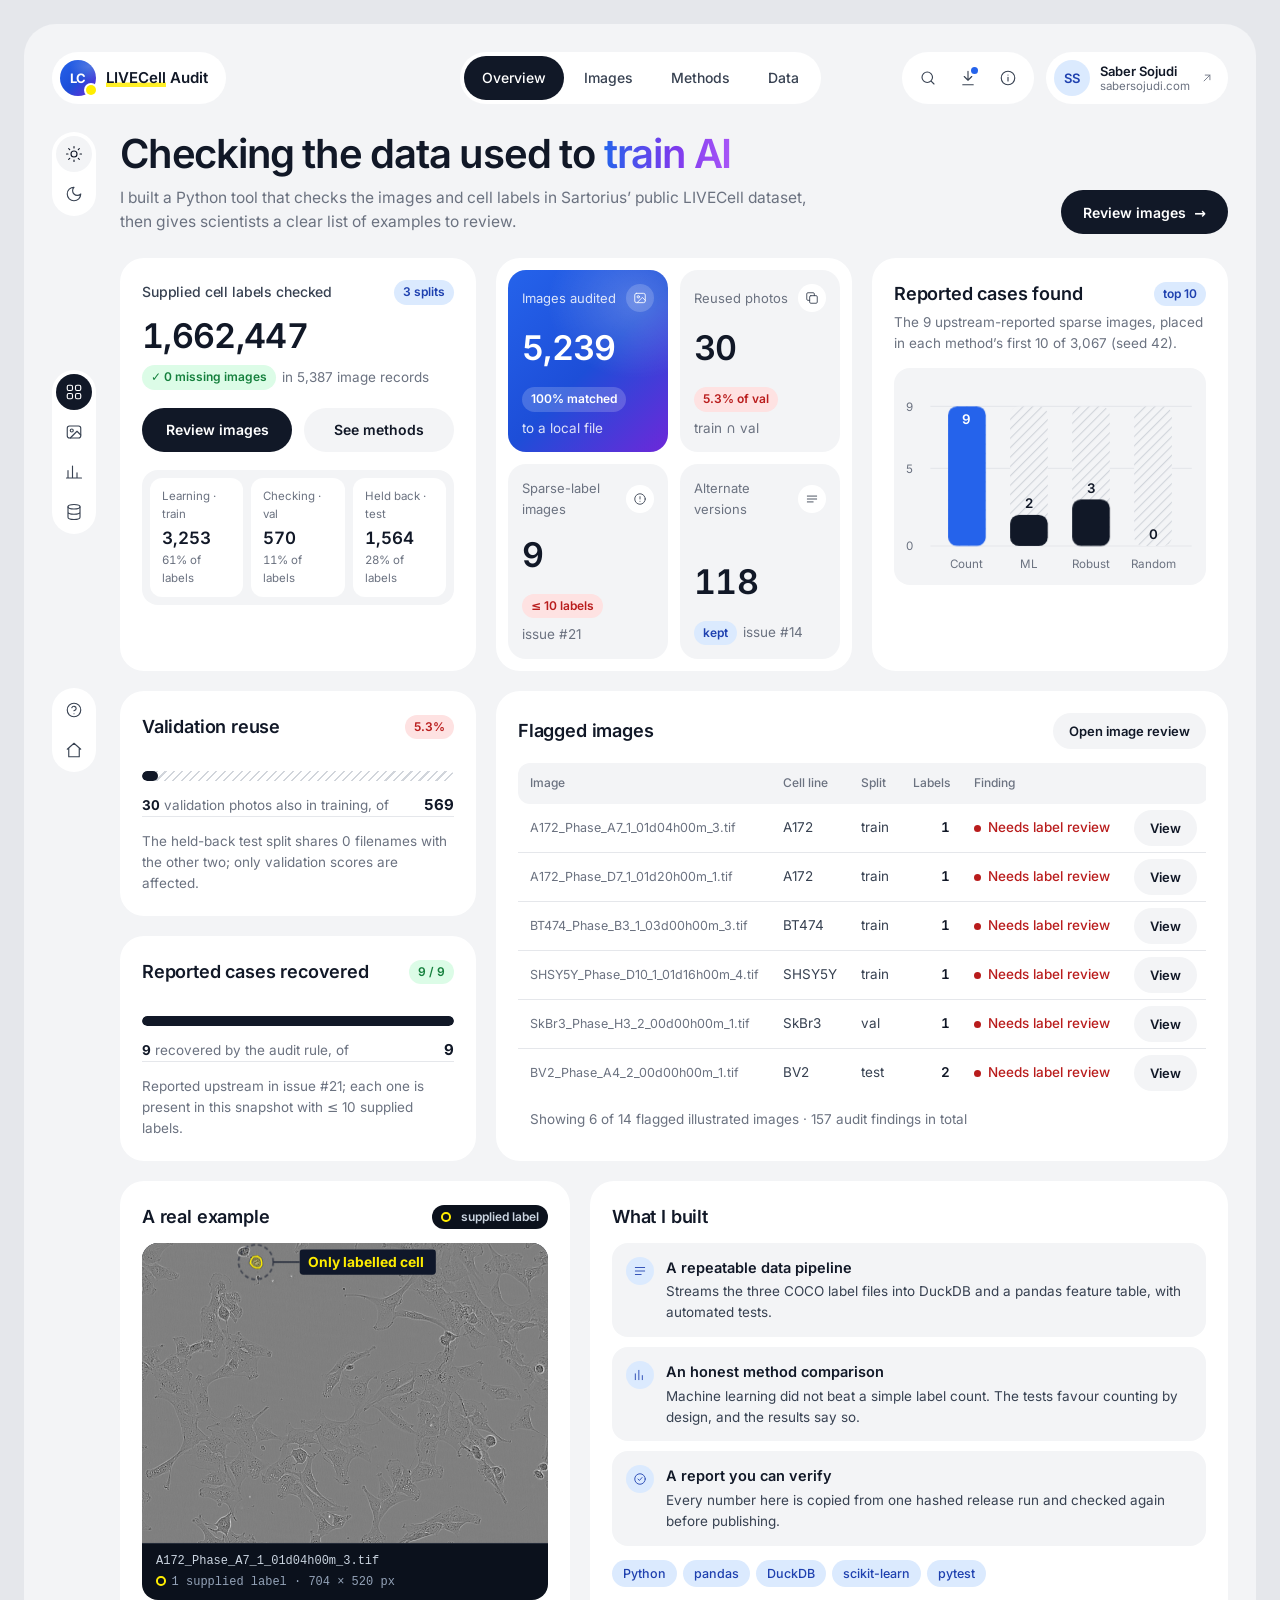
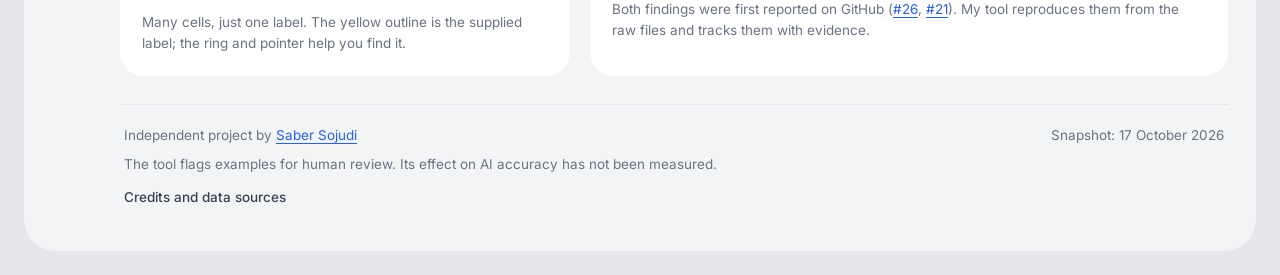
==== web/review/index.html @ bdb41a6c "Rebuild the review site as a dashboard in the portfolio's theme The review website is now a pill-sty" ====
<!doctype html>
<html lang="en">
<head>
<meta charset="utf-8">
<meta name="viewport" content="width=device-width,initial-scale=1,viewport-fit=cover">
<meta name="description" content="Saber Sojudi built a Python pipeline to check LIVECell images and labels, flag reused images and present clear evidence for scientific review.">
<title>LIVECell Audit — a data science project by Saber Sojudi</title>
<script>
  /* apply a saved appearance before first paint; without one the page follows the OS */
  try { var savedTheme = localStorage.getItem('livecell-theme'); if (savedTheme === 'light' || savedTheme === 'dark') { document.documentElement.dataset.theme = savedTheme; } } catch (e) {}
</script>
<link rel="stylesheet" href="assets/review.css">
</head>
<body>
<a class="skip" href="#main">Skip to the dashboard</a>
<div class="shell">
<header class="topbar">
  <a href="#overview" class="pill logo" aria-label="LIVECell Audit, overview"><span class="mark" aria-hidden="true">LC</span><span class="wordmark"><span class="highlight">LIVECell</span> Audit</span></a>
  <nav id="project-tabs" class="pill nav project-tabs" aria-label="Dashboard sections">
    <a id="tab-overview" href="#overview" data-tab="overview">Overview</a>
    <a id="tab-try-it" href="#try-it" data-tab="try-it">Images</a>
    <a id="tab-results" href="#results" data-tab="results">Methods</a>
    <a id="tab-data" href="#data" data-tab="data">Data</a>
  </nav>
  <div class="topbar-right">
    <div class="pill actions">
      <a class="icon-btn" href="#rankings" aria-label="Search the full rankings" title="Search the rankings"><svg viewBox="0 0 24 24" aria-hidden="true"><circle cx="11" cy="11" r="7"/><path d="m20 20-3.5-3.5"/></svg></a>
      <a class="icon-btn dot" href="#downloads" aria-label="Download the evidence" title="Downloads"><svg viewBox="0 0 24 24" aria-hidden="true"><path d="M12 3v12M7 10l5 5 5-5M5 21h14"/></svg></a>
      <a class="icon-btn" href="#technical" aria-label="Technical details and sources" title="Sources"><svg viewBox="0 0 24 24" aria-hidden="true"><circle cx="12" cy="12" r="9"/><path d="M12 8h.01M12 11v5"/></svg></a>
    </div>
    <a class="pill profile" href="https://sabersojudi.com/" aria-label="Saber Sojudi, portfolio website">
      <span class="avatar" aria-hidden="true">SS</span>
      <span class="who"><b>Saber Sojudi</b><small>sabersojudi.com</small></span>
      <svg class="chev" viewBox="0 0 24 24" aria-hidden="true"><path d="M7 17 17 7M9 7h8v8"/></svg>
    </a>
  </div>
</header>

<div class="body">
<aside class="rail" aria-label="Quick navigation">
  <div class="group" role="group" aria-label="Appearance">
    <button class="icon-btn" type="button" data-theme-set="light" aria-label="Light appearance" title="Light"><svg viewBox="0 0 24 24" aria-hidden="true"><circle cx="12" cy="12" r="4"/><path d="M12 2v2M12 20v2M4.9 4.9l1.4 1.4M17.7 17.7l1.4 1.4M2 12h2M20 12h2M4.9 19.1l1.4-1.4M17.7 6.3l1.4-1.4"/></svg></button>
    <button class="icon-btn" type="button" data-theme-set="dark" aria-label="Dark appearance" title="Dark"><svg viewBox="0 0 24 24" aria-hidden="true"><path d="M12 3a6 6 0 0 0 9 9 9 9 0 1 1-9-9Z"/></svg></button>
  </div>
  <nav class="group main" aria-label="Sections">
    <a class="icon-btn" href="#overview" data-rail="overview" aria-label="Overview" title="Overview"><svg viewBox="0 0 24 24" aria-hidden="true"><rect x="3" y="3" width="7" height="7" rx="2"/><rect x="14" y="3" width="7" height="7" rx="2"/><rect x="3" y="14" width="7" height="7" rx="2"/><rect x="14" y="14" width="7" height="7" rx="2"/></svg></a>
    <a class="icon-btn" href="#try-it" data-rail="try-it" aria-label="Image review" title="Images"><svg viewBox="0 0 24 24" aria-hidden="true"><rect x="3" y="4" width="18" height="16" rx="3"/><circle cx="9" cy="10" r="2"/><path d="m21 16-5-5-9 9"/></svg></a>
    <a class="icon-btn" href="#results" data-rail="results" aria-label="Method comparison" title="Methods"><svg viewBox="0 0 24 24" aria-hidden="true"><path d="M4 20V10M10 20V4M16 20v-7M22 20H2"/></svg></a>
    <a class="icon-btn" href="#data" data-rail="data" aria-label="Rankings and sources" title="Data"><svg viewBox="0 0 24 24" aria-hidden="true"><ellipse cx="12" cy="5" rx="8" ry="3"/><path d="M4 5v14c0 1.7 3.6 3 8 3s8-1.3 8-3V5M4 12c0 1.7 3.6 3 8 3s8-1.3 8-3"/></svg></a>
  </nav>
  <div class="group" role="group" aria-label="More">
    <a class="icon-btn" href="#glossary" aria-label="Plain-language glossary" title="Glossary"><svg viewBox="0 0 24 24" aria-hidden="true"><circle cx="12" cy="12" r="9"/><path d="M9.1 9a3 3 0 0 1 5.8 1c0 2-3 3-3 3M12 17h.01"/></svg></a>
    <a class="icon-btn" href="https://sabersojudi.com/" aria-label="Back to the portfolio" title="Portfolio"><svg viewBox="0 0 24 24" aria-hidden="true"><path d="M3 11 12 3l9 8M5 9.5V21h14V9.5"/></svg></a>
  </div>
</aside>

<main id="main">
<!-- ============================================================ OVERVIEW -->
<div id="overview" class="project-panel" data-tab-panel="overview">
  <div class="page-head" id="start">
    <div>
      <h1 class="reveal" id="page-title">Checking the data used to <span class="gradient-text">train AI</span></h1>
      <p class="sub reveal">I built a Python tool that checks the images and cell labels in Sartorius’ public LIVECell dataset, then gives scientists a clear list of examples to review.</p>
    </div>
    <a class="btn btn-primary reveal" href="#try-it">Review images <span class="arrow" aria-hidden="true">→</span></a>
  </div>

  <div class="grid">
    <section class="card c4 reveal" aria-labelledby="ov-labels-title">
      <div class="card-h"><h2 id="ov-labels-title" class="card-kicker">Supplied cell labels checked</h2><span class="chip neutral">3 splits</span></div>
      <p class="big num" id="ov-labels" data-count="1662447">1,662,447</p>
      <p class="chip-line"><span class="chip up" id="ov-files-chip">✓ 0 missing images</span> <span class="muted" id="ov-labels-note">in 5,387 image records</span></p>
      <div class="row2">
        <a class="btn btn-primary" href="#try-it">Review images</a>
        <a class="btn btn-secondary" href="#results">See methods</a>
      </div>
      <div class="inset split-tiles" id="ov-splits" role="list" aria-label="Image records per split"></div>
    </section>

    <section class="card c4 kpis-card reveal" aria-label="Key indicators">
      <div class="kpis">
        <div class="tile hero">
          <div class="top">Images audited<span class="ico" aria-hidden="true"><svg viewBox="0 0 24 24"><rect x="3" y="4" width="18" height="16" rx="3"/><circle cx="9" cy="10" r="2"/><path d="m21 16-5-5-9 9"/></svg></span></div>
          <p class="kpi-val num"><span id="intro-coverage" data-count="5239">5,239</span></p>
          <p class="chip-line"><span class="chip" id="kpi-coverage-chip">100% matched</span> <span class="muted">to a local file</span></p>
        </div>
        <div class="tile">
          <div class="top">Reused photos<span class="ico" aria-hidden="true"><svg viewBox="0 0 24 24"><rect x="8" y="8" width="13" height="13" rx="2"/><path d="M16 8V5a2 2 0 0 0-2-2H5a2 2 0 0 0-2 2v9a2 2 0 0 0 2 2h3"/></svg></span></div>
          <p class="kpi-val num"><span id="intro-overlap" data-count="30">30</span></p>
          <p class="chip-line"><span class="chip down" id="kpi-overlap-chip">5.3% of val</span> <span class="muted">train ∩ val</span></p>
        </div>
        <div class="tile">
          <div class="top">Sparse-label images<span class="ico" aria-hidden="true"><svg viewBox="0 0 24 24"><circle cx="12" cy="12" r="9"/><path d="M12 8v4M12 16h.01"/></svg></span></div>
          <p class="kpi-val num"><span id="intro-sparse" data-count="9">9</span></p>
          <p class="chip-line"><span class="chip down" id="kpi-sparse-chip">≤ 10 labels</span> <span class="muted">issue #21</span></p>
        </div>
        <div class="tile">
          <div class="top">Alternate versions<span class="ico" aria-hidden="true"><svg viewBox="0 0 24 24"><path d="M4 7h16M4 12h16M4 17h10"/></svg></span></div>
          <p class="kpi-val num"><span id="kpi-alternate" data-count="118">118</span></p>
          <p class="chip-line"><span class="chip neutral">kept</span> <span class="muted">issue #14</span></p>
        </div>
      </div>
    </section>

    <section class="card c4 reveal" aria-labelledby="ov-chart-title">
      <div class="card-h tight"><h2 id="ov-chart-title">Reported cases found</h2><span class="chip neutral" id="ov-chart-meta">top 10</span></div>
      <p class="muted card-sub" id="ov-chart-sub">The nine upstream-reported sparse images, placed in each method’s first 10 of 3,067.</p>
      <div class="inset chart" id="ov-chart"></div>
    </section>

    <div class="c4 stack">
      <section class="card reveal" aria-labelledby="ov-leak-title">
        <div class="card-h"><h2 id="ov-leak-title">Validation reuse</h2><span class="chip down" id="ov-leak-chip">5.3%</span></div>
        <div class="bar" id="ov-leak-bar" role="img" aria-label="30 of 569 validation photos also appear in training"><i data-pct="5.3"></i></div>
        <div class="split"><span class="muted"><b class="num" id="ov-leak-n">30</b> validation photos also in training, of</span><b class="num" id="ov-leak-d">569</b></div>
        <p class="muted card-note" id="ov-leak-note">The held-back test split shares 0 filenames with the other two; only validation scores are affected.</p>
      </section>
      <section class="card reveal" aria-labelledby="ov-rec-title">
        <div class="card-h"><h2 id="ov-rec-title">Reported cases recovered</h2><span class="chip up" id="ov-rec-chip">9 / 9</span></div>
        <div class="bar" id="ov-rec-bar" role="img" aria-label="9 of 9 reported sparse-label images recovered"><i data-pct="100"></i></div>
        <div class="split"><span class="muted"><b class="num" id="ov-rec-n">9</b> recovered by the audit rule, of</span><b class="num" id="ov-rec-d">9</b></div>
        <p class="muted card-note" id="ov-rec-note">Reported upstream in issue #21; each one is present in this snapshot with ≤ 10 supplied labels.</p>
      </section>
    </div>

    <section class="card c8 reveal" aria-labelledby="ov-table-title">
      <div class="card-h"><h2 id="ov-table-title">Flagged images</h2><a class="btn btn-small btn-secondary" href="#try-it">Open image review</a></div>
      <div class="table-wrap plain">
        <table id="ov-flagged"><caption class="sr-only">Images flagged by the audit, with their cell line, split, supplied label count and finding.</caption></table>
      </div>
    </section>

    <section class="card c5 reveal" aria-labelledby="ov-example-title">
      <div class="card-h"><h2 id="ov-example-title">A real example</h2><span class="chip label-chip"><span class="legend-swatch" aria-hidden="true"></span>supplied label</span></div>
      <figure class="first-example">
        <div class="specimen" id="intro-specimen">
          <div class="image-overlay">
            <img src="assets/guided-sparse.png" alt="A real LIVECell microscope image with many visible cells. Only one cell has a supplied label, outlined in yellow." width="704" height="520">
            <svg id="intro-overlay" viewBox="0 0 704 520" role="img" aria-label="The one supplied cell label, with a ring and pointer to help locate it.">
              <title>The one supplied cell label</title>
              <polygon class="mark" points="205.72,26.6 200.22,22.93 192.88,23.84 189.21,28.43 187.38,34.85 192.88,41.27 197.47,43.1 202.05,43.1 203.89,43.1 207.56,38.52 207.56,33.02" fill="#ffed00" fill-opacity=".22" stroke="#ffed00" stroke-width="2.4"/>
              <circle class="locator-ring" cx="198" cy="33" r="28" fill="none" stroke="#0f172a" stroke-opacity=".55" stroke-width="3" stroke-dasharray="7 5"/>
              <path class="locator-line" d="M226 33H275" stroke="#0f172a" stroke-width="2"/>
              <g class="locator-callout"><rect x="275" y="10" width="236" height="44" rx="6" fill="#0f172a"/><text x="289" y="40" fill="#ffed00" font-size="24">Only labelled cell</text></g>
            </svg>
          </div>
          <p class="readout"><span id="intro-readout-file">A172_Phase_A7_1_01d04h00m_3.tif</span><span class="readout-muted"><span class="legend-swatch" aria-hidden="true"></span><span id="intro-readout-count">1 supplied label</span> · 704 × 520 px</span></p>
        </div>
        <figcaption>Many cells, just one label. The yellow outline is the supplied label; the ring and pointer help you find it.</figcaption>
      </figure>
    </section>

    <section id="work" class="card c7 reveal" aria-labelledby="work-title">
      <div class="card-h"><h2 id="work-title">What I built</h2></div>
      <ul class="work-list">
        <li class="inset"><span class="ico" aria-hidden="true"><svg viewBox="0 0 24 24"><path d="M4 6h16M4 12h16M4 18h10"/></svg></span><span><strong>A repeatable data pipeline</strong><span>Streams the three COCO label files into DuckDB and a pandas feature table, with automated tests.</span></span></li>
        <li class="inset"><span class="ico" aria-hidden="true"><svg viewBox="0 0 24 24"><path d="M4 20V10M10 20V4M16 20v-7"/></svg></span><span><strong>An honest method comparison</strong><span>Machine learning did not beat a simple label count. The tests favour counting by design, and the results say so.</span></span></li>
        <li class="inset"><span class="ico" aria-hidden="true"><svg viewBox="0 0 24 24"><circle cx="12" cy="12" r="9"/><path d="m8.5 12 2.5 2.5 4.5-5"/></svg></span><span><strong>A report you can verify</strong><span>Every number here is copied from one hashed release run and checked again before publishing.</span></span></li>
      </ul>
      <p class="skills" aria-label="Skills used"><span>Python</span><span>pandas</span><span>DuckDB</span><span>scikit-learn</span><span>pytest</span></p>
      <p class="muted">Both findings were first reported on GitHub (<a href="https://github.com/sartorius-research/LIVECell/issues/26" target="_blank" rel="noopener">#26</a>, <a href="https://github.com/sartorius-research/LIVECell/issues/21" target="_blank" rel="noopener">#21</a>). My tool reproduces them from the raw files and tracks them with evidence.</p>
    </section>
  </div>
</div>

<!-- ============================================================== IMAGES -->
<div id="try-it" class="project-panel" data-tab-panel="try-it">
  <div class="page-head">
    <div>
      <h1 class="reveal" id="browse-title">Image review</h1>
      <p class="sub reveal">Pick an image and show or hide its cell labels. Flagged images come first, then comparison images.</p>
    </div>
  </div>
  <div class="grid">
    <section id="browse" class="card c12 try-review reveal" aria-labelledby="browse-title">
      <div class="try-controls" role="group" aria-label="Try reviewing an image">
        <div class="control">
          <label for="try-example">Choose an image</label>
          <select id="try-example"></select>
        </div>
        <button id="try-next" class="btn btn-primary" type="button">Next image <span class="arrow" aria-hidden="true">→</span></button>
        <label class="check-label"><input id="browse-overlay" class="switch" type="checkbox" role="switch" checked> Show cell labels</label>
      </div>
      <p id="try-progress" class="count" role="status" aria-live="polite"></p>
      <article id="detail" class="detail" aria-live="polite" aria-labelledby="detail-title">
        <h3 id="detail-title">Select an example</h3>
        <p>Choose an example from the list above to see its image, evidence and recommended review action.</p>
      </article>

      <details id="browse-filters" class="details">
        <summary>Search and filter all examples</summary>
        <div class="content">
          <p class="preview" id="preview-status">Verified dataset snapshot · 17 October 2026</p>
          <p id="browse-intro">Loading the illustrated example selection&hellip;</p>
          <div class="controls" role="group" aria-label="Filter and order the illustrated examples">
            <div class="control">
              <label for="browse-search">Search by filename</label>
              <input id="browse-search" type="search" placeholder="e.g. A172_Phase" autocomplete="off">
            </div>
            <div class="control">
              <label for="browse-finding">Finding type</label>
              <select id="browse-finding"><option value="">All findings</option></select>
            </div>
            <div class="control">
              <label for="browse-cell-line">Cell line</label>
              <select id="browse-cell-line"><option value="">All cell lines</option></select>
            </div>
            <div class="control">
              <label for="browse-split">Split</label>
              <select id="browse-split">
                <option value="">All splits</option>
                <option value="train">train (learning)</option>
                <option value="val">val (checking)</option>
                <option value="test">test (held back)</option>
              </select>
            </div>
            <div class="control">
              <label for="browse-method">Order by method</label>
              <select id="browse-method"></select>
            </div>
            <div class="control">
              <label for="browse-budget">Review budget</label>
              <select id="browse-budget"></select>
            </div>
          </div>
          <p id="browse-count" class="count" role="status" aria-live="polite">Loading&hellip;</p>
          <div class="browse-layout">
            <div class="browse-list" role="group" aria-label="Illustrated examples, as a list of buttons" id="browse-list"></div>
            <div class="browse-pager">
              <button id="browse-prev" class="btn btn-small btn-secondary" type="button">Previous</button>
              <span id="browse-page" class="page-label">Page 1 of 1</span>
              <button id="browse-next" class="btn btn-small btn-secondary" type="button">Next</button>
            </div>
          </div>
        </div>
      </details>
    </section>

    <section id="case-studies" class="card c12 reveal" aria-labelledby="examples-title">
      <div class="card-h"><h2 id="examples-title">Two examples in detail</h2></div>
      <p class="muted card-sub">Each one shows what was found, why it matters, what is uncertain, and what a person should do next.</p>
      <div class="segmented" role="group" aria-label="Choose a finding to explore">
        <button id="guided-shared-button" type="button" aria-pressed="true" aria-controls="guided-shared-panel">Same image in two groups<span id="guided-shared-selected" class="sr-only">, viewing</span></button>
        <button id="guided-sparse-button" type="button" aria-pressed="false" aria-controls="guided-sparse-panel">Very few labelled cells<span id="guided-sparse-selected" class="sr-only" hidden>, viewing</span></button>
      </div>
      <p id="guided-status" class="sr-only" role="status" aria-live="polite"></p>

      <article id="guided-shared-panel" aria-labelledby="guided-shared-title">
        <div class="finding-head">
          <span class="chip down">Confirmed overlap</span>
          <h3 id="guided-shared-title">30 image filenames appear in both the learning and the checking groups</h3>
          <p>A fair check should use images the model has not already learned from.</p>
        </div>
        <div class="photo-pair">
          <figure class="photo-panel">
            <div class="specimen"><div class="image-overlay">
              <img src="assets/guided-shared.png" alt="A Huh7 cell image from the learning group." width="704" height="520">
              <img id="guided-train-labels" class="label-layer" alt="" width="704" height="520" hidden>
            </div><p class="readout"><span>Learning group</span><span class="readout-muted" id="guided-train-readout">training split</span></p></div>
            <figcaption class="caption"><strong>Images the model learns from</strong><span>Researchers call this the training split.</span></figcaption>
          </figure>
          <figure class="photo-panel">
            <div class="specimen"><div class="image-overlay">
              <img src="assets/guided-shared.png" alt="The same Huh7 cell image, from the checking group." width="704" height="520">
              <img id="guided-val-labels" class="label-layer" alt="" width="704" height="520" hidden>
            </div><p class="readout"><span>Checking group</span><span class="readout-muted" id="guided-val-readout">validation split</span></p></div>
            <figcaption class="caption"><strong>Images used to check its progress</strong><span>Researchers call this the validation split.</span></figcaption>
          </figure>
        </div>
        <p class="same-note">These are the same source image. It appears in both groups, each time with a different version of its cell labels.</p>
        <div class="explanation">
          <div class="inset"><h4>Why it matters</h4><p>Think of checking a student with a question they already practised. Familiar examples can make the result look better than it would on new ones.</p></div>
          <div class="inset"><h4>What needs attention</h4><p>Keep each source image in one group for this evaluation protocol, and record how the groups were chosen. Preserve the original data so the change can be checked.</p></div>
        </div>
        <p class="boundary">This overlap is called <strong>data leakage</strong>. It affects validation scores; the separate final test group had no overlapping filenames with either group. The dataset authors annotated some images twice and kept both versions (<a href="https://github.com/sartorius-research/LIVECell/issues/14" target="_blank" rel="noopener">issue #14</a>); here the two versions ended up in different groups. This project has not measured the effect on a model&rsquo;s results.</p>
        <details class="details">
          <summary>View the evidence behind this example</summary>
          <div class="content">
            <p id="guided-shared-evidence">Loading the audit record&hellip;</p>
            <p id="guided-shared-boundary"></p>
            <p><a href="downloads/audit-findings.json" download>Download the 157 audit findings</a> · <a href="https://github.com/sartorius-research/LIVECell/issues/26" target="_blank" rel="noopener">Read the original upstream report</a></p>
          </div>
        </details>
      </article>

      <article id="guided-sparse-panel" aria-labelledby="guided-sparse-title" hidden>
        <div class="finding-head">
          <span class="chip down">Needs label review</span>
          <h3 id="guided-sparse-title">Many cells are visible, but the file labels just one</h3>
          <p>The photo and its labels should tell the same story. Here, most visible cells have no supplied label.</p>
        </div>
        <div class="annotation-layout">
          <div>
            <figure>
              <div class="specimen"><div class="image-overlay">
                <img src="assets/guided-sparse.png" alt="A microscope image of an A172 culture with many visible cells. The supplied label outlines only one small cell near the top left." width="704" height="520">
                <svg id="sparse-overlay" viewBox="0 0 704 520" role="img" aria-label="The supplied cell label is outlined in yellow. A ring and pointer are viewing aids that help locate it.">
                  <title>The one supplied cell label</title>
                </svg>
              </div></div>
              <figcaption>The yellow outline is the actual supplied cell label. The ring, line and tag are viewing aids added for this page; nothing here is a cell boundary detected by this project.</figcaption>
            </figure>
            <div class="image-controls">
              <label class="check-label"><input id="show-sparse-label" class="switch" type="checkbox" role="switch" checked aria-controls="sparse-overlay" aria-describedby="sparse-overlay-status">Show the existing cell label</label>
              <p id="sparse-overlay-status" class="control-status" role="status" aria-live="polite">Showing the one labelled cell.</p>
            </div>
          </div>
          <aside class="meaning inset" aria-label="What this finding means">
            <div class="callout-number num" id="sparse-count-callout">1 labelled cell</div>
            <p id="sparse-meaning">In this image, the label file gives the model only one cell example.</p>
            <h4>Why it matters</h4>
            <p>Incomplete labels can give a model unreliable examples of what is and is not a cell.</p>
            <h4>What needs attention</h4>
            <p id="sparse-action">Review the labels before using this image.</p>
          </aside>
        </div>
        <p class="boundary">Nine previously reported images have ten or fewer labelled cells. Each needs review; a low count alone does not prove an error.</p>
        <details class="details">
          <summary>View the evidence behind this example</summary>
          <div class="content">
            <p id="guided-sparse-evidence">Loading the audit record&hellip;</p>
            <p id="guided-sparse-boundary"></p>
            <p><a href="downloads/known-cases.json" download>Download the known-case regression record</a> · <a href="https://github.com/sartorius-research/LIVECell/issues/21" target="_blank" rel="noopener">Read the original report and author response</a></p>
          </div>
        </details>
      </article>
    </section>
  </div>
</div>

<!-- ============================================================= METHODS -->
<div id="results" class="project-panel" data-tab-panel="results">
  <div class="page-head">
    <div>
      <h1 class="reveal" id="compare-title">Does machine learning help?</h1>
      <p class="sub reveal">Four ordering methods compared at the same review budget. Both tests are defined by label count, so they favour the simple counting rule by design.</p>
    </div>
  </div>
  <div class="grid">
    <section class="card c12 kpis-card reveal" aria-label="Method indicators">
      <div class="kpis four" id="methods-kpis"></div>
    </section>

    <section class="card c5 reveal" aria-labelledby="bars-title">
      <div class="card-h"><h2 id="bars-title">Reported cases inside the budget</h2></div>
      <div class="budget-row">
        <span class="control-label" id="budget-label">Review budget</span>
        <div class="segmented" role="group" aria-labelledby="budget-label" id="compare-budget-group"></div>
      </div>
      <div class="inset method-bars" id="compare-bars"></div>
      <p class="count" id="compare-budget-note"></p>
    </section>

    <section class="card c7 reveal" aria-labelledby="auc-title">
      <div class="card-h"><h2 id="auc-title">Simulated label loss</h2><span class="chip neutral">simulation</span></div>
      <p class="muted card-sub">ROC AUC when labels are removed on purpose; 0.5 is chance. Mean over seeds 7, 42 and 101.</p>
      <div class="inset method-bars" id="compare-auc"></div>
    </section>

    <section id="compare" class="card c12 reveal" aria-labelledby="compare-known-title">
      <p class="headline" id="compare-headline">Loading the measured comparison&hellip;</p>
      <h3 class="spacer-top" id="compare-known-title">Known-case regression: the nine upstream-reported sparse-label images</h3>
      <p id="compare-known-intro" class="muted"></p>
      <div class="table-wrap">
        <table id="compare-known-table"><caption>How many of the nine reported cases each method placed inside the budget. Denominator is nine, not every mislabelled image in the dataset.</caption></table>
      </div>
      <h3 class="spacer-top">Simulated annotation loss: what each method does when labels are removed on purpose</h3>
      <p id="compare-synthetic-intro" class="muted"></p>
      <div class="table-wrap">
        <table id="compare-synthetic-table"><caption>Precision@K and ROC AUC measured on a deliberate structured removal scenario. These are simulation numbers, not real-world error precision.</caption></table>
      </div>
      <h3 class="spacer-top">Where each reported image ranked</h3>
      <div class="table-wrap">
        <table id="compare-cases-table"><caption>Rank within the 3,067-row review pool at the default seed. Lower is a higher review priority.</caption></table>
      </div>
      <h3 class="spacer-top">The two pools, named explicitly</h3>
      <div class="table-wrap">
        <table id="compare-pools-table"></table>
      </div>
    </section>

    <section class="card c6 reveal" aria-labelledby="won-title">
      <div class="card-h"><h2 id="won-title">What won</h2><span class="chip up">count rule</span></div>
      <p id="compare-won"></p>
    </section>
    <section class="card c6 reveal" aria-labelledby="lost-title">
      <div class="card-h"><h2 id="lost-title">What lost</h2><span class="chip down">Isolation Forest</span></div>
      <p id="compare-lost"></p>
    </section>
    <section class="card c12 reveal" aria-labelledby="limits-title">
      <div class="card-h"><h2 id="limits-title">How to read these numbers</h2></div>
      <p class="boundary" id="compare-limits"></p>
      <ul id="compare-notes" class="notes"></ul>
      <p class="links"><a href="downloads/evaluation-summary.json" download>Evaluation summary</a> · <a href="downloads/known-cases.json" download>Known-case record</a> · <a href="downloads/model-card.json" download>Model card</a></p>
    </section>
  </div>
</div>

<!-- ================================================================ DATA -->
<div id="data" class="project-panel" data-tab-panel="data">
  <div class="page-head">
    <div>
      <h1 class="reveal" id="data-title">Data and sources</h1>
      <p class="sub reveal">Every review-pool candidate, the evidence files, and how this dashboard was built.</p>
    </div>
  </div>
  <div class="grid">
    <section class="card c12 kpis-card reveal" aria-label="Data indicators">
      <div class="kpis four" id="data-kpis"></div>
    </section>

    <section id="rankings" class="card c12 reveal" aria-labelledby="rankings-title">
      <div class="card-h"><h2 id="rankings-title">Full rankings</h2></div>
      <p class="muted card-sub" id="rankings-intro">Loading the complete ranking table&hellip;</p>
      <div class="controls" role="group" aria-label="Filter and order the full ranking table">
        <div class="control">
          <label for="rankings-search">Search by filename</label>
          <input id="rankings-search" type="search" placeholder="e.g. BV2_Phase" autocomplete="off">
        </div>
        <div class="control">
          <label for="rankings-cell-line">Cell line</label>
          <select id="rankings-cell-line"><option value="">All cell lines</option></select>
        </div>
        <div class="control">
          <label for="rankings-split">Split</label>
          <select id="rankings-split">
            <option value="">All splits</option>
            <option value="train">train (learning)</option>
            <option value="val">val (checking)</option>
            <option value="test">test (held back)</option>
          </select>
        </div>
        <div class="control">
          <label for="rankings-order">Order by</label>
          <select id="rankings-order"></select>
        </div>
        <div class="control check-control">
          <input id="rankings-known" type="checkbox">
          <label for="rankings-known">Only the nine reported cases</label>
        </div>
      </div>
      <p id="rankings-count" class="count" role="status" aria-live="polite">Loading&hellip;</p>
      <div class="table-wrap">
        <table id="rankings-table">
          <caption id="rankings-caption">Full ranking table over the review pool.</caption>
        </table>
      </div>
      <div class="browse-pager">
        <button id="rankings-prev" class="btn btn-small btn-secondary" type="button">Previous</button>
        <span id="rankings-page" class="page-label">Page 1 of 1</span>
        <button id="rankings-next" class="btn btn-small btn-secondary" type="button">Next</button>
      </div>
    </section>

    <section id="downloads" class="card c5 reveal" aria-labelledby="downloads-title">
      <div class="card-h"><h2 id="downloads-title">Download the evidence</h2></div>
      <ul class="downloads">
        <li><a href="downloads/ranking-pool.csv" download>ranking-pool.csv</a><span>all 3,067 pool rows with every method&rsquo;s rank and priority (unit notes in the file header)</span></li>
        <li><a href="downloads/ranking-summary.json" download>ranking-summary.json</a><span>ranking stage counts, protocol and source hashes</span></li>
        <li><a href="downloads/model-card.json" download>model-card.json</a><span>the frozen model configuration, feature selection and limitations</span></li>
        <li><a href="downloads/evaluation-summary.json" download>evaluation-summary.json</a><span>the measured comparison on both pools</span></li>
        <li><a href="downloads/known-cases.json" download>known-cases.json</a><span>the nine-case regression record with per-case ranks</span></li>
        <li><a href="downloads/review-sample.json" download>review-sample.json</a><span>the frozen 100-record review sample, with blank judgment fields</span></li>
        <li><a href="downloads/audit-findings.json" download>audit-findings.json</a><span>all 157 audit findings with their evidence</span></li>
        <li><a href="downloads/RANKING-README.txt">RANKING-README.txt</a><span>units and reading notes for the downloads</span></li>
        <li><a href="THIRD_PARTY_NOTICES.txt">THIRD_PARTY_NOTICES.txt</a><span>image, annotation, font and software attribution</span></li>
      </ul>
    </section>

    <section id="technical" class="card c7 reveal" aria-labelledby="technical-title">
      <div class="card-h"><h2 id="technical-title">Technical details</h2></div>
      <div class="source-summary" aria-labelledby="sources-title">
        <h3 id="sources-title" class="sr-only">Sources and checks</h3>
        <dl class="source-facts">
          <div class="inset"><dt>Annotation files</dt><dd id="source-file-count" class="num">3</dd></div>
          <div class="inset"><dt>Image previews</dt><dd id="source-preview-count" class="num">39</dd></div>
          <div class="inset"><dt>Snapshot</dt><dd>17 Oct 2026</dd></div>
        </dl>
        <p class="muted">The report, rankings and image previews use the same recorded dataset snapshot.</p>
      </div>
      <details id="source-register" class="details source-register">
        <summary>File list and full checksums</summary>
        <div class="content">
          <div class="source-register-scroll" tabindex="0" role="region" aria-label="Full source file list and checksums">
            <div class="table-wrap">
              <table id="provenance-table"><caption>Every verified file behind this site, with its size and SHA-256.</caption></table>
            </div>
            <h3 class="spacer-top">Source annotation files</h3>
            <div class="table-wrap">
              <table id="source-table"><caption>The three COCO files, as recorded by the audit and matched by the ranking provenance.</caption></table>
            </div>
            <p id="hash-chain"></p>
          </div>
        </div>
      </details>
      <details class="details">
        <summary>Review status, sampling and limitations</summary>
        <div class="content">
          <p id="review-status"></p>
          <div class="table-wrap">
            <table id="limitations-table"><caption>Published limitations of the ranking and evaluation stages.</caption></table>
          </div>
          <h3 class="spacer-top">The four published review criteria</h3>
          <ol id="review-criteria"></ol>
        </div>
      </details>
      <details class="details">
        <summary>Model and method configuration</summary>
        <div class="content">
          <p id="model-config"></p>
          <div class="table-wrap">
            <table id="partition-table"><caption>Fit / hold-out split per cell line. The hold-out is a practical leakage proxy, not proof of biological independence.</caption></table>
          </div>
        </div>
      </details>
      <details class="details">
        <summary>Plain-language glossary</summary>
        <div class="content">
          <dl id="glossary"></dl>
        </div>
      </details>
      <details class="details">
        <summary>What this website contains, and what it deliberately does not</summary>
        <div class="content">
          <ul id="bundle-notes"></ul>
        </div>
      </details>
    </section>
  </div>
</div>
</main>
</div>

<footer class="site-footer">
  <div class="footer-line">
    <span>Independent project by <a href="https://sabersojudi.com/">Saber Sojudi</a></span>
    <span id="footer-snapshot">Snapshot: 17 October 2026</span>
  </div>
  <p class="review-boundary">The tool flags examples for human review. Its effect on AI accuracy has not been measured.</p>
  <details class="credits-disclosure">
    <summary>Credits and data sources</summary>
    <p id="footer-note">Loading provenance&hellip;</p>
    <p>Original LIVECell images and annotations: Sartorius Corporate Research (Edlund et al., <em>Nature Methods</em> 2021), <a href="https://creativecommons.org/licenses/by-nc/4.0/" target="_blank" rel="noopener">CC BY-NC 4.0</a>. The display images were converted from TIFF to PNG. Yellow outlines are supplied annotations; circles and pointers are viewing aids. This independent project is not affiliated with or endorsed by Sartorius. <a href="THIRD_PARTY_NOTICES.txt">Third-party notices</a>.</p>
    <p>Upstream reports reproduced here: train/validation overlap and duplicate records by <a href="https://github.com/sartorius-research/LIVECell/issues/26" target="_blank" rel="noopener">OasisArtisan (#26)</a>; incomplete annotations by <a href="https://github.com/sartorius-research/LIVECell/issues/21" target="_blank" rel="noopener">ivan-ea (#21)</a>, with a reply from Rickard Sjögren (Sartorius); alternate annotation versions explained by Christoffer Edlund (Sartorius) in <a href="https://github.com/sartorius-research/LIVECell/issues/14" target="_blank" rel="noopener">#14</a>.</p>
  </details>
  <noscript><p>The overview and downloads work without JavaScript. The interactive evidence browser needs JavaScript.</p></noscript>
</footer>
</div>

<script src="data/site-data.js"></script>
<script src="data/rankings.js"></script>
<script src="assets/review.js"></script>
</body>
</html>
---- web/review/assets/review.css ----
/* LIVECell review website — a pill dashboard in the colours of sabersojudi.com.
   Tokens and rules follow DESIGN.md. Blue (--accent, the portfolio's blue-600)
   marks exactly one hero tile per section and small interface state; Sartorius
   yellow (--label) is reserved for supplied cell labels and their legend. */

@font-face {
  font-family: "Inter";
  font-style: normal;
  font-weight: 100 900;
  font-display: swap;
  src: url("fonts/inter-latin-wght-normal.woff2") format("woff2");
}
@font-face {
  font-family: "Inter";
  font-style: italic;
  font-weight: 100 900;
  font-display: swap;
  src: url("fonts/inter-latin-wght-italic.woff2") format("woff2");
}

:root {
  /* surfaces: page → shell → card → inset (Tailwind gray, as on the portfolio) */
  --bg-page: #e5e7eb;
  --bg-shell: #f3f4f6;
  --bg-card: #ffffff;
  --bg-inset: #f3f4f6;
  --bg-inset-hover: #e9ebef;
  --bg-chip: #f3f4f6;
  /* ink */
  --ink: #111827;
  --ink-2: #374151;
  --ink-muted: #6b7280;
  --ink-faint: #9ca3af;
  --on-ink: #ffffff;
  --hairline: #e5e7eb;
  /* accent: the portfolio blue; the gradient ends in its violet */
  --accent: #2563eb;
  --accent-strong: #1d4ed8;
  --accent-violet: #6d28d9;
  --on-accent: #ffffff;
  --accent-soft: #dbeafe;
  --on-accent-soft: #1e40af;
  --link: #2563eb;
  --accent-gradient:
    radial-gradient(120% 90% at 80% 18%, rgba(255, 255, 255, 0.22) 0%, rgba(255, 255, 255, 0) 46%),
    linear-gradient(135deg, var(--accent) 0%, var(--accent-strong) 52%, var(--accent-violet) 100%);
  --text-gradient: linear-gradient(90deg, #2563eb, #7c3aed 55%, #a855f7);
  --on-accent-muted: rgba(255, 255, 255, 0.84);
  --on-accent-glass: rgba(255, 255, 255, 0.18);
  /* semantic chips */
  --success: #15803d;
  --success-soft: #dcfce7;
  --danger: #b91c1c;
  --danger-soft: #fee2e2;
  /* Sartorius yellow: supplied cell labels only */
  --label: #ffed00;
  /* the microscope stage stays dark in both themes */
  --stage: #0b111c;
  --stage-text: #cbd5e1;
  --stage-muted: #94a3b8;
  /* hatch */
  --hatch-color: #d1d5db;
  --hatch: repeating-linear-gradient(-45deg, var(--hatch-color) 0 1.5px, transparent 1.5px 6px);

  --r-shell: 32px;
  --r-card: 24px;
  --r-inset: 16px;
  --r-tile: 18px;
  --r-pill: 999px;
  --shell-margin: 24px;
  --shell-pad: 28px;
  --gap: 20px;
  --gap-inner: 12px;
  --card-pad: 22px;
  --rail-w: 44px;
  --topbar-h: 52px;

  --font: "Inter", ui-sans-serif, system-ui, -apple-system, "Segoe UI", sans-serif;
  --font-mono: ui-monospace, SFMono-Regular, Menlo, Consolas, monospace;
  --fs-title: 40px;
  --fs-kpi: 34px;
  --fs-big: 34px;
  --fs-h2: 18px;
  --fs-body: 15px;
  --fs-small: 13.5px;
  --fs-micro: 12px;

  --ease-out: cubic-bezier(0.22, 1, 0.36, 1);
  --ease-inout: cubic-bezier(0.65, 0, 0.35, 1);
  --dur-fast: 160ms;
  --dur: 320ms;
  --dur-enter: 520ms;
  --stagger: 60ms;
  --ring: #2563eb;
  color-scheme: light;
}
:root[data-theme="dark"] {
  --bg-page: #030712;
  --bg-shell: #0b0f19;
  --bg-card: #111827;
  --bg-inset: #1a2232;
  --bg-inset-hover: #222c3f;
  --bg-chip: #1f2937;
  --ink: #f9fafb;
  --ink-2: #d1d5db;
  --ink-muted: #9ca3af;
  --ink-faint: #4b5563;
  --on-ink: #111827;
  --hairline: #1f2937;
  --accent-soft: rgba(59, 130, 246, 0.18);
  --on-accent-soft: #bfdbfe;
  --link: #60a5fa;
  --text-gradient: linear-gradient(90deg, #60a5fa, #a78bfa 55%, #c084fc);
  --success: #4ade80;
  --success-soft: rgba(34, 197, 94, 0.16);
  --danger: #fca5a5;
  --danger-soft: rgba(239, 68, 68, 0.18);
  --stage: #05080f;
  --hatch-color: #374151;
  --ring: #60a5fa;
  color-scheme: dark;
}
@media (prefers-color-scheme: dark) {
  :root:not([data-theme="light"]) {
    --bg-page: #030712; --bg-shell: #0b0f19; --bg-card: #111827; --bg-inset: #1a2232;
    --bg-inset-hover: #222c3f; --bg-chip: #1f2937; --ink: #f9fafb; --ink-2: #d1d5db;
    --ink-muted: #9ca3af; --ink-faint: #4b5563; --on-ink: #111827; --hairline: #1f2937;
    --accent-soft: rgba(59, 130, 246, 0.18); --on-accent-soft: #bfdbfe; --link: #60a5fa;
    --text-gradient: linear-gradient(90deg, #60a5fa, #a78bfa 55%, #c084fc);
    --success: #4ade80; --success-soft: rgba(34, 197, 94, 0.16);
    --danger: #fca5a5; --danger-soft: rgba(239, 68, 68, 0.18);
    --stage: #05080f; --hatch-color: #374151; --ring: #60a5fa; color-scheme: dark;
  }
}
@media (prefers-reduced-motion: reduce) {
  :root { --dur-fast: 0ms; --dur: 0ms; --dur-enter: 1ms; --stagger: 0ms; }
}

/* --- base --------------------------------------------------------------- */
*, *::before, *::after { box-sizing: border-box; }
html { background: var(--bg-page); scroll-padding-top: 24px; -webkit-text-size-adjust: 100%; }
body {
  margin: 0; min-height: 100vh; background: var(--bg-page); color: var(--ink-2);
  font-family: var(--font); font-size: var(--fs-body); line-height: 1.55;
  font-feature-settings: "cv11", "ss01"; -webkit-font-smoothing: antialiased; overflow-wrap: anywhere;
}
button, input, select, textarea { font: inherit; color: inherit; }
button, summary, select, input[type="checkbox"] { cursor: pointer; }
h1, h2, h3, h4, p, figure, dl, dd, dt, ol, ul { margin: 0; }
h1, h2, h3, h4 { color: var(--ink); }
p, li { max-width: 75ch; }
p + p { margin-top: 0.7rem; }
a { color: var(--link); text-underline-offset: 0.2em; text-decoration-thickness: 1px; }
a:hover { text-decoration-thickness: 2px; }
:focus-visible { outline: 2px solid var(--ring); outline-offset: 2px; }
[hidden] { display: none !important; }
.num { font-variant-numeric: tabular-nums; }
.sr-only { position: absolute; width: 1px; height: 1px; padding: 0; margin: -1px; overflow: hidden; clip: rect(0 0 0 0); white-space: nowrap; border: 0; }
.skip { position: absolute; left: -9999px; top: 0; background: var(--bg-card); color: var(--ink); padding: 10px 14px; border-radius: var(--r-pill); z-index: 20; }
.skip:focus { left: 12px; top: 12px; }

/* --- shell -------------------------------------------------------------- */
.shell {
  width: min(1440px, 100% - 2 * var(--shell-margin)); margin: var(--shell-margin) auto;
  padding: var(--shell-pad); background: var(--bg-shell); border-radius: var(--r-shell);
  min-height: calc(100vh - 2 * var(--shell-margin));
}
.topbar { display: grid; grid-template-columns: 1fr auto 1fr; align-items: center; gap: 16px; }
.topbar-right { display: flex; gap: 12px; justify-content: flex-end; min-width: 0; }
.body { display: grid; grid-template-columns: var(--rail-w) minmax(0, 1fr); column-gap: 24px; margin-top: 28px; }
main { min-width: 0; }

/* --- pills -------------------------------------------------------------- */
.pill { background: var(--bg-card); border-radius: var(--r-pill); height: var(--topbar-h); display: flex; align-items: center; }
.logo { padding: 8px 18px 8px 8px; gap: 10px; width: max-content; font-weight: 600; font-size: 15px; color: var(--ink); text-decoration: none; }
.mark {
  position: relative; width: 36px; height: 36px; border-radius: 50%; display: grid; place-items: center; flex: none;
  background: var(--accent-gradient); color: var(--on-accent); font-weight: 700; font-size: 13px; letter-spacing: -0.02em;
}
/* the yellow dot on the mark echoes the cell-label colour used in the images */
.mark::after { content: ""; position: absolute; right: 0; bottom: 1px; width: 10px; height: 10px; border-radius: 50%; background: var(--label); box-shadow: 0 0 0 2px var(--bg-card); }
.wordmark .highlight { box-shadow: inset 0 -0.3em 0 color-mix(in srgb, var(--label) 85%, transparent); }
:root[data-theme="dark"] .wordmark .highlight { box-shadow: inset 0 -0.14em 0 var(--label); }
@media (prefers-color-scheme: dark) { :root:not([data-theme="light"]) .wordmark .highlight { box-shadow: inset 0 -0.14em 0 var(--label); } }

.nav { position: relative; padding: 4px; gap: 2px; }
.nav a {
  position: relative; z-index: 1; padding: 9px 18px; border-radius: var(--r-pill); font-size: 14px; font-weight: 500;
  color: var(--ink-2); text-decoration: none; white-space: nowrap; transition: color var(--dur) var(--ease-out);
}
.nav a:hover { color: var(--ink); }
.nav a[aria-selected="true"] { color: var(--on-ink); background: var(--ink); }
.nav.has-indicator a[aria-selected="true"] { background: transparent; }
.nav .tab-indicator {
  position: absolute; top: 4px; bottom: 4px; left: 0; border-radius: var(--r-pill); background: var(--ink);
  width: var(--indicator-w, 0); transform: translateX(var(--indicator-x, 0));
}
.nav.is-ready .tab-indicator { transition: transform var(--dur) var(--ease-out), width var(--dur) var(--ease-out); }

.actions { padding: 4px 8px; gap: 4px; }
.icon-btn {
  width: 36px; height: 36px; border-radius: 50%; border: 0; background: transparent; color: var(--ink-2);
  display: grid; place-items: center; position: relative; text-decoration: none; padding: 0;
  transition: background var(--dur-fast), color var(--dur-fast);
}
.icon-btn:hover { background: var(--bg-inset); color: var(--ink); }
.icon-btn svg, .ico svg, .chev { width: 18px; height: 18px; fill: none; stroke: currentColor; stroke-width: 1.5; stroke-linecap: round; stroke-linejoin: round; }
.dot::after { content: ""; position: absolute; top: 7px; right: 8px; width: 7px; height: 7px; border-radius: 50%; background: var(--accent); box-shadow: 0 0 0 2px var(--bg-card); }
.profile { padding: 8px 14px 8px 8px; gap: 10px; text-decoration: none; color: var(--ink-2); }
.profile:hover .chev { transform: translate(2px, -2px); }
.avatar { width: 36px; height: 36px; border-radius: 50%; background: var(--accent-soft); color: var(--on-accent-soft); display: grid; place-items: center; font-size: 13px; font-weight: 600; flex: none; }
.who b { display: block; font-size: 13px; font-weight: 600; color: var(--ink); line-height: 1.25; }
.who small { display: block; font-size: 11.5px; color: var(--ink-muted); line-height: 1.25; }
.chev { width: 14px; height: 14px; color: var(--ink-muted); transition: transform var(--dur) var(--ease-out); }

/* --- rail --------------------------------------------------------------- */
.rail {
  display: flex; flex-direction: column; justify-content: space-between; gap: 16px;
  position: sticky; top: 28px; height: calc(100vh - 168px); min-height: 380px; max-height: 640px;
}
.rail .group { background: var(--bg-card); border-radius: var(--r-pill); padding: 4px; display: flex; flex-direction: column; gap: 4px; }
.rail .icon-btn[aria-current="page"] { background: var(--ink); color: var(--on-ink); }
.rail .icon-btn[aria-pressed="true"] { background: var(--bg-inset); color: var(--ink); }

/* --- header ------------------------------------------------------------- */
.page-head { display: flex; justify-content: space-between; align-items: flex-end; gap: 24px; margin-bottom: 24px; }
h1 { font-size: var(--fs-title); line-height: 1.1; font-weight: 600; letter-spacing: -0.03em; max-width: 22em; }
.gradient-text { background: var(--text-gradient); -webkit-background-clip: text; background-clip: text; color: transparent; }
.sub { color: var(--ink-muted); margin-top: 10px; font-size: 15.5px; max-width: 70ch; }
.sub a { color: inherit; }

/* --- grid + cards ------------------------------------------------------- */
.grid { display: grid; grid-template-columns: repeat(12, minmax(0, 1fr)); gap: var(--gap); align-items: stretch; }
.c4 { grid-column: span 4; } .c5 { grid-column: span 5; } .c6 { grid-column: span 6; }
.c7 { grid-column: span 7; } .c8 { grid-column: span 8; } .c12 { grid-column: span 12; }
.stack { display: grid; gap: var(--gap); grid-auto-rows: 1fr; }
.stack > .card { display: flex; flex-direction: column; }
.card-note { margin-top: auto; padding-top: 14px; border-top: 1px solid var(--hairline); }
.card { background: var(--bg-card); border-radius: var(--r-card); padding: var(--card-pad); min-width: 0; }
:root[data-theme="dark"] .card { box-shadow: inset 0 0 0 1px rgba(255, 255, 255, 0.04); }
@media (prefers-color-scheme: dark) { :root:not([data-theme="light"]) .card { box-shadow: inset 0 0 0 1px rgba(255, 255, 255, 0.04); } }
.card-h { display: flex; justify-content: space-between; align-items: center; gap: 12px; margin-bottom: 12px; }
.card-h.tight { margin-bottom: 4px; }
.card-h h2 { font-size: var(--fs-h2); font-weight: 600; letter-spacing: -0.01em; }
.card-h .card-kicker { font-size: 14px; font-weight: 500; color: var(--ink-2); }
.card-sub { margin: 0 0 14px; }
.muted { color: var(--ink-muted); font-size: var(--fs-small); }
.inset { background: var(--bg-inset); border-radius: var(--r-inset); padding: 14px; }
.big { font-size: var(--fs-big); font-weight: 600; letter-spacing: -0.02em; color: var(--ink); line-height: 1.1; margin: 4px 0 10px; }
.kpi-val { font-size: var(--fs-kpi); font-weight: 600; letter-spacing: -0.02em; color: var(--ink); line-height: 1.05; margin: 20px 0 10px; }
.chip-line { display: flex; align-items: center; flex-wrap: wrap; gap: 6px; }
.chip {
  display: inline-flex; align-items: center; gap: 4px; border-radius: var(--r-pill); padding: 3px 9px;
  font-size: 12px; font-weight: 600; white-space: nowrap; background: var(--bg-chip); color: var(--ink);
}
.chip.up { background: var(--success-soft); color: var(--success); }
.chip.down { background: var(--danger-soft); color: var(--danger); }
.chip.neutral { background: var(--accent-soft); color: var(--on-accent-soft); }
.chip.label-chip { background: var(--stage); color: var(--stage-text); }

.row2 { display: grid; grid-template-columns: 1fr 1fr; gap: 12px; margin: 18px 0; }
.btn {
  height: 44px; padding: 0 22px; border-radius: var(--r-pill); border: 0; display: inline-flex; align-items: center;
  justify-content: center; gap: 8px; font: 600 14px var(--font); text-decoration: none; white-space: nowrap;
  transition: transform 120ms, background var(--dur-fast), opacity var(--dur-fast);
}
.btn:active:not(:disabled) { transform: scale(0.97); }
.btn:disabled { opacity: 0.45; cursor: default; }
.btn-primary { background: var(--ink); color: var(--on-ink); }
.btn-primary:hover { opacity: 0.88; }
.btn-secondary { background: var(--bg-inset); color: var(--ink); }
.btn-secondary:hover { background: var(--bg-inset-hover); }
.inset .btn-secondary, .detail .btn-secondary { background: var(--bg-card); }
.btn-small { height: 36px; padding: 0 16px; font-size: 13px; }
.btn .arrow { display: inline-block; transition: transform var(--dur) var(--ease-out); }
.btn:hover .arrow { transform: translateX(3px); }

/* KPI tiles */
.kpis-card { padding: 0; }
.kpis { display: grid; grid-template-columns: 1fr 1fr; gap: var(--gap-inner); padding: 12px; height: 100%; }
.kpis.four { grid-template-columns: repeat(4, minmax(0, 1fr)); }
.tile { background: var(--bg-inset); border-radius: var(--r-tile); padding: 14px; min-height: 132px; min-width: 0; display: flex; flex-direction: column; }
.tile .top { display: flex; justify-content: space-between; align-items: center; gap: 8px; font-size: 13px; color: var(--ink-muted); }
.tile .kpi-val { margin-top: auto; padding-top: 18px; }
.ico { width: 28px; height: 28px; border-radius: 50%; background: var(--bg-card); color: var(--ink-2); display: grid; place-items: center; flex: none; }
.ico svg { width: 14px; height: 14px; }
.hero { background: var(--accent-gradient); color: var(--on-accent); }
.hero .top, .hero .muted { color: var(--on-accent-muted); }
.hero .ico { background: var(--on-accent-glass); color: var(--on-accent); }
.hero .kpi-val { color: var(--on-accent); }
.hero .chip { background: var(--on-accent-glass); color: var(--on-accent); }

/* split tiles inside the labels card */
.split-tiles { display: grid; grid-template-columns: repeat(3, minmax(0, 1fr)); gap: 8px; padding: 8px; }
.split-tile { background: var(--bg-card); border-radius: 12px; padding: 10px 12px; min-width: 0; }
.split-tile .split-name { display: block; font-size: 11.5px; color: var(--ink-muted); }
.split-tile b { display: block; font-size: 17px; font-weight: 600; color: var(--ink); margin-top: 2px; }
.split-tile .split-share { display: block; font-size: 11.5px; color: var(--ink-muted); }

/* progress bars with a hatched remainder */
.bar { height: 10px; border-radius: var(--r-pill); background: var(--hatch); overflow: hidden; margin: 18px 0 12px; }
.bar > i { display: block; height: 100%; width: 0; background: var(--ink); border-radius: inherit; transition: width 900ms var(--ease-out) 200ms; }
.split { display: flex; justify-content: space-between; align-items: baseline; gap: 12px; }
.split b { color: var(--ink); }

/* column chart */
.chart { padding: 14px 12px 8px; }
.chart svg { display: block; width: 100%; height: auto; overflow: visible; }
.chart .hatch-bg { fill: var(--bg-inset); }
.chart .hatch-line { stroke: var(--hatch-color); stroke-width: 2; }
.chart .chart-grid { stroke: var(--hairline); stroke-width: 1; }
.chart .chart-axis { fill: var(--ink-muted); font-size: 10.5px; font-family: var(--font); }
.chart .chart-value { fill: var(--ink); font-size: 12px; font-weight: 600; font-family: var(--font); }
.chart .chart-value.on-bar { fill: var(--on-accent); }
.chart .chart-bar { fill: var(--ink); }
.chart .chart-bar.is-best { fill: var(--accent); }

/* horizontal method bars */
.method-bars { padding: 16px; }
.hbars { list-style: none; padding: 0; display: grid; gap: 14px; }
.hbar { display: grid; grid-template-columns: minmax(0, 11rem) minmax(0, 1fr) 4.2rem; align-items: center; gap: 12px; max-width: none; font-size: 13px; }
.hbar-label { color: var(--ink-2); }
.hbar.is-default .hbar-label { color: var(--ink); font-weight: 600; }
.hbar-track { position: relative; height: 12px; border-radius: var(--r-pill); background: var(--hatch); }
.hbar-track > i { position: absolute; left: 0; top: 0; bottom: 0; border-radius: inherit; background: var(--ink); transition: width 700ms var(--ease-out); }
.hbar.is-default .hbar-track > i { background: var(--accent); }
.hbar-marker { position: absolute; top: -4px; bottom: -4px; width: 2px; margin-left: -1px; background: var(--ink-muted); border-radius: 1px; }
.hbar-value { text-align: right; color: var(--ink); font-weight: 600; }
.budget-row { display: flex; align-items: center; justify-content: space-between; gap: 12px; flex-wrap: wrap; margin-bottom: 14px; }

/* segmented control (budget, guided examples) */
.segmented { display: inline-flex; flex-wrap: wrap; gap: 2px; padding: 4px; background: var(--bg-inset); border-radius: var(--r-pill); }
.segmented button {
  border: 0; background: transparent; color: var(--ink-2); border-radius: var(--r-pill); padding: 8px 16px; min-height: 36px;
  font-size: 13.5px; font-weight: 500; transition: background var(--dur) var(--ease-out), color var(--dur) var(--ease-out);
}
.segmented button:hover { color: var(--ink); }
.segmented button[aria-pressed="true"] { background: var(--ink); color: var(--on-ink); }

/* --- tables ------------------------------------------------------------- */
.table-wrap { position: relative; overflow-x: auto; margin-top: 14px; }
table { width: 100%; border-collapse: separate; border-spacing: 0; font-size: 13.5px; }
caption { text-align: left; caption-side: top; padding: 0 0 10px; font-size: var(--fs-small); color: var(--ink-muted); }
thead th { background: var(--bg-inset); color: var(--ink-muted); font-weight: 500; font-size: 12px; text-align: left; padding: 11px 12px; white-space: nowrap; }
thead th:first-child { border-radius: 12px 0 0 12px; }
thead th:last-child { border-radius: 0 12px 12px 0; }
tbody td, tbody th { padding: 12px; border-bottom: 1px solid var(--hairline); color: var(--ink-2); text-align: left; white-space: nowrap; vertical-align: middle; }
tbody th { font-weight: 600; color: var(--ink); }
tbody tr:last-child td, tbody tr:last-child th { border-bottom: 0; }
tbody tr:hover td, tbody tr:hover th { background: color-mix(in srgb, var(--bg-inset) 55%, transparent); }
td.num, th.num { text-align: right; font-variant-numeric: tabular-nums; }
td.id { color: var(--ink-muted); font-size: 12.5px; }
td.amt { color: var(--ink); font-weight: 600; }
td.hash { white-space: normal; word-break: break-all; font-family: var(--font-mono); font-size: 11.5px; max-width: 300px; }
td.wrap { white-space: normal; max-width: 52ch; }
td.open { text-align: right; padding-block: 6px; }
tfoot td { padding: 12px 12px 0; }
.row-highlight td, .row-highlight th { background: color-mix(in srgb, var(--accent-soft) 55%, transparent); }
.row-highlight th { box-shadow: inset 3px 0 0 var(--accent); }
.status { font-weight: 500; white-space: nowrap; }
.status::before { content: ""; display: inline-block; width: 7px; height: 7px; border-radius: 50%; margin-right: 7px; background: currentColor; vertical-align: 0.05em; }
.status.warn { color: var(--danger); }
.status.neutral { color: var(--on-accent-soft); }

/* --- overview content --------------------------------------------------- */
.first-example figcaption { margin-top: 12px; font-size: var(--fs-small); color: var(--ink-muted); }
.work-list { list-style: none; padding: 0; display: grid; gap: 10px; }
.work-list li { display: flex; gap: 12px; align-items: flex-start; max-width: none; }
.work-list li > span:last-child { min-width: 0; }
.work-list strong { display: block; color: var(--ink); font-weight: 600; font-size: 14.5px; }
.work-list strong + span { display: block; color: var(--ink-2); font-size: var(--fs-small); margin-top: 2px; }
.work-list .ico { background: var(--accent-soft); color: var(--on-accent-soft); }
.skills { display: flex; flex-wrap: wrap; gap: 6px; margin: 14px 0 12px; }
.skills span { background: var(--accent-soft); color: var(--on-accent-soft); border-radius: var(--r-pill); padding: 4px 11px; font-size: 12.5px; font-weight: 500; }

/* --- the specimen stage: microscopy always sits on a dark mat ----------- */
.specimen, .preview-frame { position: relative; background: var(--stage); border-radius: var(--r-inset); overflow: hidden; }
.specimen .image-overlay, .preview-frame .image-overlay { position: relative; }
.specimen img, .preview-frame img, .photo-panel img { width: 100%; height: auto; display: block; }
.image-overlay svg, .preview-frame svg { position: absolute; inset: 0; width: 100%; height: 100%; }
.preview-frame img.label-layer, .image-overlay img.label-layer { position: absolute; inset: 0; height: 100%; pointer-events: none; }
.locator-callout text { font-family: var(--font); font-weight: 700; }
.readout {
  display: flex; flex-wrap: wrap; gap: 4px 14px; justify-content: space-between; padding: 9px 14px; margin: 0;
  font-family: var(--font-mono); font-size: 12px; color: var(--stage-text); line-height: 1.45;
  border-top: 1px solid rgba(148, 163, 184, 0.18); max-width: none;
}
.readout .readout-muted { color: var(--stage-muted); }
.legend-swatch { display: inline-block; width: 0.8em; height: 0.8em; margin-right: 6px; border: 2px solid var(--label); border-radius: 50%; vertical-align: -0.08em; }
.preview-missing { padding: 22px; font-size: var(--fs-small); color: var(--stage-text); }
.preview-missing strong { display: block; margin-bottom: 6px; color: #ffffff; }

/* --- controls ----------------------------------------------------------- */
.controls { display: flex; flex-wrap: wrap; gap: 14px 18px; align-items: flex-end; margin-top: 16px; padding: 14px; background: var(--bg-inset); border-radius: var(--r-inset); }
.control { display: flex; flex-direction: column; gap: 6px; min-width: 0; }
.control label, .control-label { font-size: 12.5px; font-weight: 500; color: var(--ink-muted); }
.control input[type="search"], .control select {
  height: 40px; padding: 0 14px; min-width: 180px; border: 0; border-radius: var(--r-pill);
  background: var(--bg-card); color: var(--ink); font-size: 13.5px;
}
.try-controls .control select { background: var(--bg-inset); }
.check-control { flex-direction: row; align-items: center; gap: 10px; min-height: 40px; }
.check-control label { font-size: 13.5px; color: var(--ink-2); }
.check-control input { width: 20px; height: 20px; accent-color: var(--accent); }
.check-label { display: inline-flex; gap: 12px; align-items: center; min-height: 44px; font-size: 14px; font-weight: 500; color: var(--ink); }
.switch { appearance: none; -webkit-appearance: none; position: relative; flex: none; margin: 0; width: 44px; height: 26px; border-radius: var(--r-pill); background: var(--ink-faint); border: 0; transition: background var(--dur-fast); }
.switch::after { content: ""; position: absolute; top: 3px; left: 3px; width: 20px; height: 20px; border-radius: 50%; background: #ffffff; box-shadow: 0 1px 3px rgba(17, 24, 39, 0.3); transition: transform var(--dur) var(--ease-out); }
.switch:checked { background: var(--accent); }
.switch:checked::after { transform: translateX(18px); }
.control-status { font-size: var(--fs-small); color: var(--ink-muted); margin-top: 4px; }
.count, .page-label { font-size: var(--fs-small); color: var(--ink-muted); }
.count { margin-top: 12px; }
.disclosure { font-size: var(--fs-small); color: var(--ink-muted); margin-top: 8px; }
.preview { font-size: var(--fs-small); color: var(--ink-muted); }

/* --- image review ------------------------------------------------------- */
.try-controls { display: flex; align-items: flex-end; flex-wrap: wrap; gap: 14px 16px; }
.try-controls .control { flex: 1 1 300px; max-width: 520px; }
.try-controls select { width: 100%; min-width: 0; }
.detail { margin-top: 14px; background: var(--bg-inset); border-radius: var(--r-inset); padding: 18px; }
.detail > h3 { font-size: 20px; font-weight: 600; letter-spacing: -0.015em; }
.try-image-grid { display: grid; grid-template-columns: minmax(0, 1.55fr) minmax(0, 1fr); gap: 22px; margin-top: 14px; }
.try-image-grid > *, .detail-grid > * { min-width: 0; }
.detail .preview-frame, .detail .specimen { border-radius: 12px; }
.try-meaning { background: var(--bg-card); border-radius: 14px; padding: 16px; }
.detail .try-meaning h4 { font-size: 14.5px; margin: 0; color: var(--ink); text-transform: none; letter-spacing: -0.01em; }
.try-meaning h4:not(:first-child) { margin-top: 18px; }
.try-meaning p { margin-top: 6px; font-size: var(--fs-small); color: var(--ink-2); }
.finding-chip {
  display: inline-flex; align-items: center; gap: 6px; margin-bottom: 10px; padding: 3px 10px; border-radius: var(--r-pill);
  font-size: 12px; font-weight: 600; background: var(--danger-soft); color: var(--danger);
}
.finding-chip.quiet { background: var(--bg-chip); color: var(--ink-muted); }
.filename { font-family: var(--font-mono); font-size: 12.5px; color: var(--ink-muted); overflow-wrap: anywhere; }
.detail-grid { display: grid; grid-template-columns: minmax(0, 1.05fr) minmax(0, 1fr); gap: 22px; margin-top: 14px; align-items: start; }
.badges { display: flex; gap: 6px; flex-wrap: wrap; margin-top: 10px; }
.badge { font-size: 12px; border-radius: var(--r-pill); padding: 3px 10px; background: var(--bg-card); color: var(--ink-2); }
.badge.strong { background: var(--ink); color: var(--on-ink); font-weight: 600; }
dl.kv { display: grid; margin-top: 10px; }
dl.kv div { display: flex; justify-content: space-between; gap: 16px; padding: 8px 0; border-bottom: 1px solid var(--hairline); }
dl.kv dt { font-size: var(--fs-small); color: var(--ink-2); min-width: 0; }
dl.kv dd { font-size: var(--fs-small); font-weight: 600; color: var(--ink); text-align: right; font-variant-numeric: tabular-nums; }
dl.kv dd .unit { display: block; font-weight: 400; color: var(--ink-muted); font-size: 11.5px; }
.detail h4 { margin-top: 20px; color: var(--ink-muted); font-size: 12px; font-weight: 600; text-transform: uppercase; letter-spacing: 0.06em; }
.detail ul, .detail ol { margin-top: 8px; padding-left: 20px; }
.detail li { font-size: var(--fs-small); color: var(--ink-2); }
.detail li + li { margin-top: 5px; }
.boundary, .next-action { background: var(--bg-inset); border-radius: 14px; padding: 14px 16px; font-size: var(--fs-small); color: var(--ink-2); margin-top: 18px; max-width: none; }
.detail .next-action { background: var(--bg-card); }
.next-action strong { color: var(--ink); }
.rank-table { width: 100%; }

.browse-layout { margin-top: 14px; }
.browse-list { display: grid; grid-template-columns: repeat(auto-fill, minmax(210px, 1fr)); gap: 10px; }
.example-card {
  text-align: left; background: var(--bg-card); border: 0; border-radius: 16px; padding: 10px;
  display: flex; flex-direction: column; gap: 6px; min-height: 44px; color: var(--ink-2);
  transition: background var(--dur-fast), box-shadow var(--dur-fast);
}
.example-card:hover { background: var(--bg-inset-hover); }
.example-card[aria-pressed="true"] { box-shadow: inset 0 0 0 2px var(--ink); }
.example-card .card-name { font-family: var(--font-mono); font-size: 11.5px; font-weight: 600; color: var(--ink); word-break: break-all; }
.example-card .card-meta { font-size: 12px; color: var(--ink-muted); }
.example-card .card-badge { font-size: 11.5px; font-weight: 600; color: var(--ink); background: var(--bg-inset); border-radius: var(--r-pill); padding: 2px 9px; align-self: flex-start; }
.example-card .card-thumb { width: 100%; height: auto; border-radius: 10px; background: var(--stage); }
.example-card .in-budget { color: var(--success); font-weight: 600; }
.browse-pager { display: flex; align-items: center; gap: 14px; margin-top: 14px; flex-wrap: wrap; }

/* guided examples */
#guided-shared-panel, #guided-sparse-panel { scroll-margin-top: 24px; }
.finding-head { margin-top: 22px; }
.finding-head h3 { margin-top: 10px; font-size: 22px; font-weight: 600; letter-spacing: -0.02em; max-width: 32em; }
.finding-head p { color: var(--ink-2); margin-top: 6px; }
.photo-pair, .annotation-layout { display: grid; grid-template-columns: repeat(2, minmax(0, 1fr)); gap: 20px; margin-top: 20px; align-items: start; }
.photo-panel .caption { display: block; padding-top: 10px; }
.photo-panel .caption strong { display: block; font-size: 14.5px; color: var(--ink); font-weight: 600; }
.photo-panel .caption span, .annotation-layout figcaption { display: block; font-size: var(--fs-small); color: var(--ink-muted); }
.annotation-layout figcaption { margin-top: 10px; }
.same-note { font-size: var(--fs-small); color: var(--ink-2); margin-top: 14px; }
.explanation { display: grid; grid-template-columns: repeat(2, minmax(0, 1fr)); gap: var(--gap-inner); margin-top: 18px; }
.explanation h4, .meaning h4 { color: var(--ink-muted); font-size: 12px; font-weight: 600; text-transform: uppercase; letter-spacing: 0.06em; }
.explanation p { margin-top: 6px; font-size: var(--fs-small); }
.meaning p { font-size: var(--fs-small); margin-top: 6px; }
.meaning h4 { margin-top: 18px; }
.callout-number { font-size: 26px; font-weight: 600; letter-spacing: -0.02em; color: var(--ink); }
.image-controls { margin-top: 10px; }
.headline { font-size: 16px; line-height: 1.6; color: var(--ink); max-width: 80ch; }
.spacer-top { margin-top: 28px; font-size: 16px; font-weight: 600; letter-spacing: -0.01em; }
.notes { padding-left: 20px; margin-top: 14px; }
.notes li { font-size: var(--fs-small); color: var(--ink-2); }
.notes li + li { margin-top: 6px; }
.links { margin-top: 14px; font-size: var(--fs-small); }

/* --- disclosures -------------------------------------------------------- */
.details { margin-top: 14px; background: var(--bg-inset); border-radius: var(--r-inset); }
.details .details { background: var(--bg-card); }
.details summary { display: flex; align-items: center; gap: 10px; min-height: 48px; padding: 10px 16px; font-weight: 500; font-size: 14px; color: var(--ink); list-style: none; border-radius: var(--r-inset); }
.details summary::-webkit-details-marker { display: none; }
.details summary::before {
  content: ""; flex: none; width: 7px; height: 7px; margin: 0 4px 0 2px; border-right: 1.5px solid currentColor; border-bottom: 1.5px solid currentColor;
  transform: rotate(-45deg); transition: transform var(--dur) var(--ease-out);
}
.details[open] > summary::before { transform: rotate(45deg); }
.details summary:hover { background: var(--bg-inset-hover); }
.details .details summary:hover { background: var(--bg-inset); }
.details .content { padding: 4px 16px 18px; }
.details .content > p, .details .content li { font-size: var(--fs-small); color: var(--ink-2); }
.details .content h3 { font-size: 14.5px; }
.details .content ul, .details .content ol { padding-left: 20px; margin-top: 10px; }
.details .content li + li { margin-top: 6px; }
.details .content .controls { background: var(--bg-card); }

/* --- data section ------------------------------------------------------- */
.downloads { list-style: none; padding: 0; display: grid; gap: 6px; }
.downloads li { display: flex; flex-direction: column; gap: 1px; padding: 10px 14px; background: var(--bg-inset); border-radius: 14px; max-width: none; }
.downloads a { font-family: var(--font-mono); font-size: 12.5px; font-weight: 600; text-decoration: none; }
.downloads a:hover { text-decoration: underline; }
.downloads span { font-size: 12.5px; color: var(--ink-muted); }
.source-facts { display: grid; grid-template-columns: repeat(3, minmax(0, 1fr)); gap: var(--gap-inner); }
.source-facts dt { font-size: 12.5px; color: var(--ink-muted); }
.source-facts dd { font-size: 22px; font-weight: 600; letter-spacing: -0.02em; color: var(--ink); margin-top: 6px; }
.source-summary > p { margin-top: 12px; }
.source-register-scroll { max-height: 320px; overflow: auto; overscroll-behavior: contain; margin-top: 8px; padding-right: 6px; }
.source-register-scroll table { min-width: 700px; table-layout: fixed; font-size: 12px; }
.source-register-scroll th, .source-register-scroll td { white-space: normal; overflow-wrap: anywhere; vertical-align: top; }
.source-register-scroll .table-wrap:first-child { margin-top: 0; }
#glossary div { padding: 10px 0; border-bottom: 1px solid var(--hairline); }
#glossary dt { font-weight: 600; font-size: var(--fs-small); color: var(--ink); }
#glossary dd { font-size: var(--fs-small); color: var(--ink-2); margin-top: 3px; }

/* --- footer ------------------------------------------------------------- */
.site-footer { margin: 28px 0 0 calc(var(--rail-w) + 24px); padding: 20px 4px 4px; border-top: 1px solid var(--hairline); }
.footer-line { display: flex; justify-content: space-between; gap: 16px; flex-wrap: wrap; font-size: var(--fs-small); color: var(--ink-muted); }
.site-footer p { font-size: var(--fs-small); color: var(--ink-muted); margin-top: 8px; max-width: 95ch; }
.credits-disclosure { font-size: var(--fs-small); color: var(--ink-muted); }
.credits-disclosure summary { display: inline-flex; align-items: center; min-height: 44px; color: var(--ink-2); font-weight: 500; }

/* --- motion ------------------------------------------------------------- */
/* cards enter blur → sharp, staggered; restarted each time a section shows */
@keyframes pd-in { from { opacity: 0; transform: translateY(8px); filter: blur(10px); } to { opacity: 1; transform: none; filter: blur(0); } }
@keyframes fade-in { from { opacity: 0; } to { opacity: 1; } }
@keyframes focus-in { from { filter: blur(7px) brightness(1.15); opacity: 0.4; } to { filter: none; opacity: 1; } }
@keyframes label-in { from { opacity: 0; transform: scale(0.6); } to { opacity: 1; transform: none; } }
@keyframes ring-in { from { opacity: 0; transform: scale(1.9); } to { opacity: 1; transform: none; } }
@keyframes callout-in { from { opacity: 0; transform: translateX(-10px); } to { opacity: 1; transform: none; } }
@keyframes bar-up { from { transform: scaleY(0); } to { transform: none; } }
::view-transition-old(root), ::view-transition-new(root) { animation: none; mix-blend-mode: normal; }

@media (prefers-reduced-motion: no-preference) {
  .reveal { animation: pd-in var(--dur-enter) var(--ease-out) both; animation-delay: calc(var(--i, 0) * var(--stagger)); }
  .chart .chart-bar { transform-box: fill-box; transform-origin: bottom; animation: bar-up 800ms var(--ease-out) 300ms both; }
  .details[open] > .content { animation: fade-in 0.2s ease-out; }
  .preview-frame svg, .preview-frame img.label-layer, .image-overlay img.label-layer { animation: fade-in 0.2s ease-out; }
  #sparse-overlay:not([hidden]) { animation: fade-in 0.2s ease-out; }

  /* The one orchestrated moment: the specimen comes into focus, the supplied
     label appears, and the locator ring closes onto the only marked cell. */
  .specimen.will-reveal img, .specimen.will-reveal svg { opacity: 0; }
  .specimen.is-revealed img { animation: focus-in 0.7s var(--ease-out) both; }
  .specimen.is-revealed svg { opacity: 1; }
  .specimen.is-revealed .mark { transform-box: fill-box; transform-origin: center; animation: label-in 0.32s var(--ease-out) 0.5s both; }
  .specimen.is-revealed .locator-ring { transform-box: fill-box; transform-origin: center; animation: ring-in 0.45s var(--ease-out) 0.72s both; }
  .specimen.is-revealed .locator-line, .specimen.is-revealed .locator-callout { animation: callout-in 0.32s var(--ease-out) 1.05s both; }
}
@media (prefers-reduced-motion: reduce) {
  .bar > i, .hbar-track > i { transition: none; }
}

/* --- responsive --------------------------------------------------------- */
@media (max-width: 1279px) {
  .who, .profile .chev { display: none; }
  .profile { padding: 8px; }
  .c4 { grid-column: span 6; } .c5, .c7, .c8 { grid-column: span 12; }
  .stack { grid-column: span 6; }
  .kpis.four { grid-template-columns: repeat(2, minmax(0, 1fr)); }
}
@media (max-width: 1023px) {
  :root { --fs-title: 34px; }
  .grid { grid-template-columns: repeat(6, minmax(0, 1fr)); }
  .c4, .c5, .c6, .c7, .c8, .c12, .stack { grid-column: span 6; }
  .topbar { grid-template-columns: auto minmax(0, 1fr) auto; }
  .nav { overflow-x: auto; justify-self: center; max-width: 100%; }
  .actions { display: none; }
  .photo-pair, .annotation-layout, .explanation, .detail-grid, .try-image-grid { grid-template-columns: minmax(0, 1fr); }
}
@media (max-width: 767px) {
  :root { --shell-margin: 0px; --shell-pad: 16px; --card-pad: 18px; --fs-title: 30px; --fs-big: 30px; --fs-kpi: 30px; }
  .shell { width: 100%; border-radius: 0; margin: 0; min-height: 100vh; padding-bottom: calc(96px + env(safe-area-inset-bottom, 0px)); }
  .topbar { grid-template-columns: minmax(0, 1fr) auto; gap: 12px; }
  .topbar .nav { grid-row: 2; grid-column: 1 / -1; width: 100%; display: grid; grid-template-columns: repeat(4, minmax(0, 1fr)); }
  .nav a { padding: 9px 4px; text-align: center; font-size: 13.5px; }
  .body { grid-template-columns: minmax(0, 1fr); margin-top: 22px; }
  .rail {
    position: fixed; z-index: 10; left: 12px; right: 12px; top: auto; bottom: calc(12px + env(safe-area-inset-bottom, 0px));
    height: auto; min-height: 0; max-height: none; flex-direction: row; justify-content: center;
  }
  .rail .group:not(.main) { display: none; }
  .rail .group.main { flex-direction: row; gap: 6px; padding: 6px; box-shadow: 0 8px 28px rgba(17, 24, 39, 0.16); }
  .page-head { flex-direction: column; align-items: flex-start; }
  .kpis, .kpis.four { grid-template-columns: repeat(2, minmax(0, 1fr)); padding: 8px; gap: 8px; }
  .tile { min-height: 120px; padding: 12px; }
  .tile .top { font-size: 12px; }
  .tile .ico { display: none; }
  .split-tiles { grid-template-columns: minmax(0, 1fr); }
  .split-tile { display: flex; align-items: baseline; justify-content: space-between; gap: 8px; }
  .split-tile b { margin: 0; }
  .hbar { grid-template-columns: minmax(0, 1fr) 3.8rem; gap: 6px 10px; }
  .hbar-label { grid-column: 1 / -1; }
  .source-facts { grid-template-columns: minmax(0, 1fr); }
  .control, .try-controls .control { width: 100%; max-width: none; }
  .control input[type="search"], .control select { min-width: 0; width: 100%; }
  .try-controls .btn { flex: 1 1 auto; }
  .browse-list { grid-template-columns: minmax(0, 1fr); }
  dl.kv div { flex-direction: column; gap: 2px; }
  dl.kv dd { text-align: left; }
  .site-footer { margin: 24px 0 0; }
  .segmented { display: flex; }
  .segmented button { flex: 1 1 auto; }
}
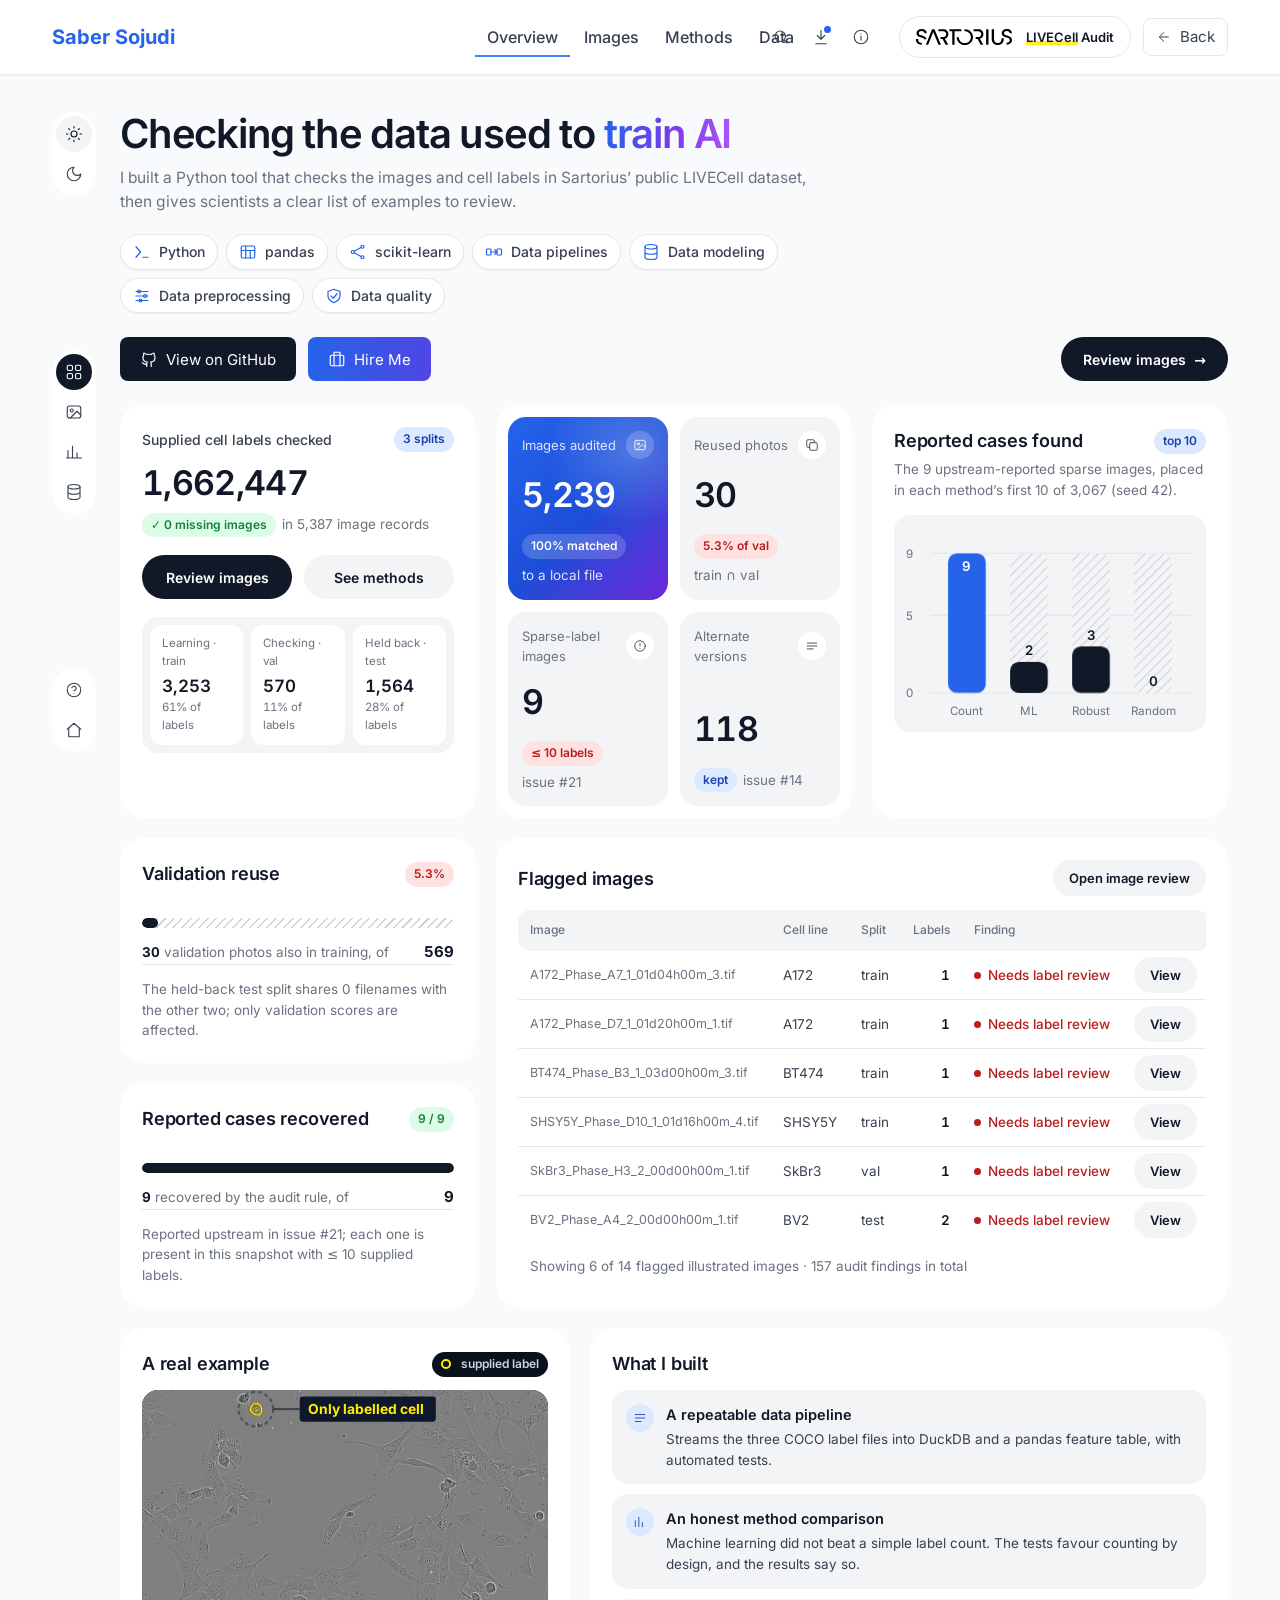
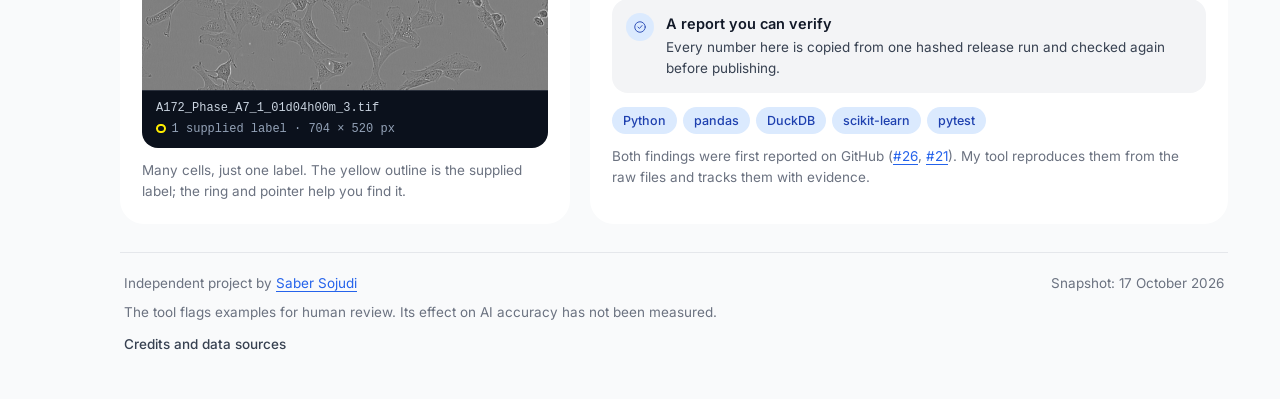
==== commit 1377998f: "Match portfolio template and highlight project skills" ====
--- a/web/review/index.html
+++ b/web/review/index.html
@@ -1,21 +1,17 @@
 <!doctype html>
-<html lang="en">
+<html lang="en" data-theme="light">
 <head>
 <meta charset="utf-8">
 <meta name="viewport" content="width=device-width,initial-scale=1,viewport-fit=cover">
 <meta name="description" content="Saber Sojudi built a Python pipeline to check LIVECell images and labels, flag reused images and present clear evidence for scientific review.">
 <title>LIVECell Audit — a data science project by Saber Sojudi</title>
-<script>
-  /* apply a saved appearance before first paint; without one the page follows the OS */
-  try { var savedTheme = localStorage.getItem('livecell-theme'); if (savedTheme === 'light' || savedTheme === 'dark') { document.documentElement.dataset.theme = savedTheme; } } catch (e) {}
-</script>
 <link rel="stylesheet" href="assets/review.css">
 </head>
 <body>
 <a class="skip" href="#main">Skip to the dashboard</a>
-<div class="shell">
 <header class="topbar">
-  <a href="#overview" class="pill logo" aria-label="LIVECell Audit, overview"><span class="mark" aria-hidden="true">LC</span><span class="wordmark"><span class="highlight">LIVECell</span> Audit</span></a>
+  <div class="topbar-inner">
+  <a href="https://sabersojudi.com/" class="portfolio-brand">Saber Sojudi</a>
   <nav id="project-tabs" class="pill nav project-tabs" aria-label="Dashboard sections">
     <a id="tab-overview" href="#overview" data-tab="overview">Overview</a>
     <a id="tab-try-it" href="#try-it" data-tab="try-it">Images</a>
@@ -28,14 +24,18 @@
       <a class="icon-btn dot" href="#downloads" aria-label="Download the evidence" title="Downloads"><svg viewBox="0 0 24 24" aria-hidden="true"><path d="M12 3v12M7 10l5 5 5-5M5 21h14"/></svg></a>
       <a class="icon-btn" href="#technical" aria-label="Technical details and sources" title="Sources"><svg viewBox="0 0 24 24" aria-hidden="true"><circle cx="12" cy="12" r="9"/><path d="M12 8h.01M12 11v5"/></svg></a>
     </div>
-    <a class="pill profile" href="https://sabersojudi.com/" aria-label="Saber Sojudi, portfolio website">
-      <span class="avatar" aria-hidden="true">SS</span>
-      <span class="who"><b>Saber Sojudi</b><small>sabersojudi.com</small></span>
-      <svg class="chev" viewBox="0 0 24 24" aria-hidden="true"><path d="M7 17 17 7M9 7h8v8"/></svg>
+    <a href="#overview" class="pill logo" aria-label="Sartorius LIVECell Audit, overview" title="Independent project using Sartorius’ public LIVECell dataset">
+      <img class="company-logo" src="assets/sartorius-logo.svg" alt="Sartorius" width="96" height="20">
+      <span class="wordmark"><span class="highlight">LIVECell</span> Audit</span>
     </a>
+    <a class="portfolio-back" href="https://sabersojudi.com/" title="Back to main page">
+      <svg viewBox="0 0 24 24" aria-hidden="true"><path d="m12 5-7 7 7 7M5 12h14"/></svg><span>Back</span>
+    </a>
+  </div>
   </div>
 </header>
 
+<div class="shell">
 <div class="body">
 <aside class="rail" aria-label="Quick navigation">
   <div class="group" role="group" aria-label="Appearance">
@@ -61,6 +61,19 @@
     <div>
       <h1 class="reveal" id="page-title">Checking the data used to <span class="gradient-text">train AI</span></h1>
       <p class="sub reveal">I built a Python tool that checks the images and cell labels in Sartorius’ public LIVECell dataset, then gives scientists a clear list of examples to review.</p>
+      <ul class="project-skills reveal" aria-label="Skills demonstrated in this project">
+        <li title="Python command-line tools for the complete audit and release pipeline"><svg viewBox="0 0 24 24" aria-hidden="true"><path d="m4 5 6 7-6 7M13 19h7"/></svg>Python</li>
+        <li title="pandas feature tables and cell-line summaries"><svg viewBox="0 0 24 24" aria-hidden="true"><rect x="3" y="4" width="18" height="16" rx="2"/><path d="M3 10h18M9 4v16M15 10v10"/></svg>pandas</li>
+        <li title="Isolation Forest ranking compared with statistical and low-count baselines"><svg viewBox="0 0 24 24" aria-hidden="true"><circle cx="5" cy="12" r="2"/><circle cx="18" cy="5" r="2"/><circle cx="18" cy="19" r="2"/><path d="m7 11 9-5M7 13l9 5"/></svg>scikit-learn</li>
+        <li title="Repeatable stages from raw annotation files to a verified report"><svg viewBox="0 0 24 24" aria-hidden="true"><rect x="2" y="8" width="6" height="8" rx="1"/><rect x="16" y="8" width="6" height="8" rx="1"/><path d="M8 12h8m-3-3 3 3-3 3"/></svg>Data pipelines</li>
+        <li title="DuckDB and typed Parquet tables with explicit record keys and joins"><svg viewBox="0 0 24 24" aria-hidden="true"><ellipse cx="12" cy="5" rx="8" ry="3"/><path d="M4 5v14c0 4 16 4 16 0V5M4 12c0 4 16 4 16 0"/></svg>Data modeling</li>
+        <li title="Structured image and annotation features prepared for analysis"><svg viewBox="0 0 24 24" aria-hidden="true"><path d="M4 6h16M4 12h16M4 18h16"/><circle cx="8" cy="6" r="2"/><circle cx="16" cy="12" r="2"/><circle cx="10" cy="18" r="2"/></svg>Data preprocessing</li>
+        <li title="Checks for missing files, reused images, alternate records and sparse labels"><svg viewBox="0 0 24 24" aria-hidden="true"><path d="m12 3 8 3v6c0 5-8 9-8 9s-8-4-8-9V6l8-3Z"/><path d="m8 12 3 3 5-6"/></svg>Data quality</li>
+      </ul>
+      <div class="project-actions reveal">
+        <a class="btn project-source" href="https://github.com/sabers13/livecell-audit" target="_blank" rel="noopener"><svg viewBox="0 0 24 24" aria-hidden="true"><path d="M9 19c-4 1-4-2-6-2m12 5v-4c0-1-.4-2-1-2 3 0 6-2 6-6 0-1-.4-2-1-3 0-1 0-2-.2-3-2 0-3 1-4 2a13 13 0 0 0-6 0C8 5 7 4 5 4c-.2 1-.2 2 0 3-1 1-1 2-1 3 0 4 3 6 6 6-.6 0-1 1-1 2v4"/></svg>View on GitHub</a>
+        <a class="btn project-contact" href="https://sabersojudi.com/#contact"><svg viewBox="0 0 24 24" aria-hidden="true"><rect x="3" y="7" width="18" height="14" rx="2"/><path d="M8 7V3h8v4M8 7v14M16 7v14"/></svg>Hire Me</a>
+      </div>
     </div>
     <a class="btn btn-primary reveal" href="#try-it">Review images <span class="arrow" aria-hidden="true">→</span></a>
   </div>
--- a/web/review/assets/review.css
+++ b/web/review/assets/review.css
@@ -20,8 +20,8 @@
 
 :root {
   /* surfaces: page → shell → card → inset (Tailwind gray, as on the portfolio) */
-  --bg-page: #e5e7eb;
-  --bg-shell: #f3f4f6;
+  --bg-page: #f9fafb;
+  --bg-shell: #f9fafb;
   --bg-card: #ffffff;
   --bg-inset: #f3f4f6;
   --bg-inset-hover: #e9ebef;
@@ -33,6 +33,8 @@
   --ink-faint: #9ca3af;
   --on-ink: #ffffff;
   --hairline: #e5e7eb;
+  --header-bg: rgba(255, 255, 255, 0.9);
+  --nav-underline: #3b82f6;
   /* accent: the portfolio blue; the gradient ends in its violet */
   --accent: #2563eb;
   --accent-strong: #1d4ed8;
@@ -95,6 +97,7 @@
   color-scheme: light;
 }
 :root[data-theme="dark"] {
+  --header-bg: rgba(17, 24, 39, 0.9);
   --bg-page: #030712;
   --bg-shell: #0b0f19;
   --bg-card: #111827;
@@ -120,25 +123,14 @@
   --ring: #60a5fa;
   color-scheme: dark;
 }
-@media (prefers-color-scheme: dark) {
-  :root:not([data-theme="light"]) {
-    --bg-page: #030712; --bg-shell: #0b0f19; --bg-card: #111827; --bg-inset: #1a2232;
-    --bg-inset-hover: #222c3f; --bg-chip: #1f2937; --ink: #f9fafb; --ink-2: #d1d5db;
-    --ink-muted: #9ca3af; --ink-faint: #4b5563; --on-ink: #111827; --hairline: #1f2937;
-    --accent-soft: rgba(59, 130, 246, 0.18); --on-accent-soft: #bfdbfe; --link: #60a5fa;
-    --text-gradient: linear-gradient(90deg, #60a5fa, #a78bfa 55%, #c084fc);
-    --success: #4ade80; --success-soft: rgba(34, 197, 94, 0.16);
-    --danger: #fca5a5; --danger-soft: rgba(239, 68, 68, 0.18);
-    --stage: #05080f; --hatch-color: #374151; --ring: #60a5fa; color-scheme: dark;
-  }
-}
+
 @media (prefers-reduced-motion: reduce) {
   :root { --dur-fast: 0ms; --dur: 0ms; --dur-enter: 1ms; --stagger: 0ms; }
 }
 
 /* --- base --------------------------------------------------------------- */
 *, *::before, *::after { box-sizing: border-box; }
-html { background: var(--bg-page); scroll-padding-top: 24px; -webkit-text-size-adjust: 100%; }
+html { background: var(--bg-page); scroll-padding-top: 112px; -webkit-text-size-adjust: 100%; }
 body {
   margin: 0; min-height: 100vh; background: var(--bg-page); color: var(--ink-2);
   font-family: var(--font); font-size: var(--fs-body); line-height: 1.55;
@@ -161,27 +153,44 @@
 
 /* --- shell -------------------------------------------------------------- */
 .shell {
-  width: min(1440px, 100% - 2 * var(--shell-margin)); margin: var(--shell-margin) auto;
-  padding: var(--shell-pad); background: var(--bg-shell); border-radius: var(--r-shell);
+  width: min(1440px, 100% - 2 * var(--shell-margin)); margin: 0 auto;
+  padding: 112px var(--shell-pad) var(--shell-pad); background: var(--bg-shell);
   min-height: calc(100vh - 2 * var(--shell-margin));
 }
-.topbar { display: grid; grid-template-columns: 1fr auto 1fr; align-items: center; gap: 16px; }
-.topbar-right { display: flex; gap: 12px; justify-content: flex-end; min-width: 0; }
-.body { display: grid; grid-template-columns: var(--rail-w) minmax(0, 1fr); column-gap: 24px; margin-top: 28px; }
+.topbar {
+  position: fixed; inset: 0 0 auto; z-index: 15; background: var(--header-bg);
+  backdrop-filter: blur(8px); border-bottom: 1px solid var(--hairline);
+  box-shadow: 0 1px 2px rgba(0, 0, 0, 0.04);
+}
+.topbar-inner {
+  width: min(1440px, 100%); margin: 0 auto; padding: 16px calc(var(--shell-margin) + var(--shell-pad));
+  display: grid; grid-template-columns: 1fr auto 1fr; align-items: center; gap: 24px;
+}
+.portfolio-brand { color: var(--link); font-size: 20px; font-weight: 700; text-decoration: none; white-space: nowrap; }
+.portfolio-back {
+  display: inline-flex; align-items: center; justify-content: center; gap: 8px; padding: 6px 12px;
+  border: 1px solid var(--hairline); border-radius: 8px; color: var(--ink-2); text-decoration: none; white-space: nowrap;
+}
+.portfolio-back:hover { background: var(--bg-inset); }
+.portfolio-back svg { width: 16px; height: 16px; fill: none; stroke: currentColor; stroke-width: 1.5; }
+.topbar .actions, .topbar .nav { background: transparent; }
+.topbar .nav { border-radius: 0; height: 40px; padding: 0 4px; }
+.topbar .nav a { padding: 8px 12px; font-size: 16px; line-height: 24px; border-radius: 0; }
+.topbar .nav a[aria-selected="true"] { color: var(--ink-2); background: transparent; }
+.topbar .nav a:hover { color: var(--link); }
+.topbar .nav .tab-indicator { top: auto; bottom: 0; height: 2px; border-radius: 0; background: var(--nav-underline); }
+.topbar-right { display: flex; align-items: center; gap: 12px; justify-content: flex-end; min-width: 0; }
+.body { display: grid; grid-template-columns: var(--rail-w) minmax(0, 1fr); column-gap: 24px; margin-top: 0; }
 main { min-width: 0; }
 
 /* --- pills -------------------------------------------------------------- */
 .pill { background: var(--bg-card); border-radius: var(--r-pill); height: var(--topbar-h); display: flex; align-items: center; }
-.logo { padding: 8px 18px 8px 8px; gap: 10px; width: max-content; font-weight: 600; font-size: 15px; color: var(--ink); text-decoration: none; }
-.mark {
-  position: relative; width: 36px; height: 36px; border-radius: 50%; display: grid; place-items: center; flex: none;
-  background: var(--accent-gradient); color: var(--on-accent); font-weight: 700; font-size: 13px; letter-spacing: -0.02em;
-}
-/* the yellow dot on the mark echoes the cell-label colour used in the images */
-.mark::after { content: ""; position: absolute; right: 0; bottom: 1px; width: 10px; height: 10px; border-radius: 50%; background: var(--label); box-shadow: 0 0 0 2px var(--bg-card); }
+.logo { padding: 8px 16px; gap: 14px; width: max-content; height: 42px; font-weight: 600; font-size: 13px; color: var(--ink); text-decoration: none; border: 1px solid var(--hairline); }
+.company-logo { display: block; width: 96px; height: auto; flex: none; }
+/* Keep the company logo on its approved white background in either appearance. */
+:root[data-theme="dark"] .logo { background: #fff; color: #111827; }
+.wordmark { white-space: nowrap; }
 .wordmark .highlight { box-shadow: inset 0 -0.3em 0 color-mix(in srgb, var(--label) 85%, transparent); }
-:root[data-theme="dark"] .wordmark .highlight { box-shadow: inset 0 -0.14em 0 var(--label); }
-@media (prefers-color-scheme: dark) { :root:not([data-theme="light"]) .wordmark .highlight { box-shadow: inset 0 -0.14em 0 var(--label); } }
 
 .nav { position: relative; padding: 4px; gap: 2px; }
 .nav a {
@@ -198,6 +207,7 @@
 .nav.is-ready .tab-indicator { transition: transform var(--dur) var(--ease-out), width var(--dur) var(--ease-out); }
 
 .actions { padding: 4px 8px; gap: 4px; }
+.topbar .actions { height: 40px; }
 .icon-btn {
   width: 36px; height: 36px; border-radius: 50%; border: 0; background: transparent; color: var(--ink-2);
   display: grid; place-items: center; position: relative; text-decoration: none; padding: 0;
@@ -216,7 +226,7 @@
 /* --- rail --------------------------------------------------------------- */
 .rail {
   display: flex; flex-direction: column; justify-content: space-between; gap: 16px;
-  position: sticky; top: 28px; height: calc(100vh - 168px); min-height: 380px; max-height: 640px;
+  position: sticky; top: 112px; height: calc(100vh - 168px); min-height: 380px; max-height: 640px;
 }
 .rail .group { background: var(--bg-card); border-radius: var(--r-pill); padding: 4px; display: flex; flex-direction: column; gap: 4px; }
 .rail .icon-btn[aria-current="page"] { background: var(--ink); color: var(--on-ink); }
@@ -228,6 +238,20 @@
 .gradient-text { background: var(--text-gradient); -webkit-background-clip: text; background-clip: text; color: transparent; }
 .sub { color: var(--ink-muted); margin-top: 10px; font-size: 15.5px; max-width: 70ch; }
 .sub a { color: inherit; }
+.page-head > div { min-width: 0; }
+.project-skills { display: flex; flex-wrap: wrap; gap: 8px; list-style: none; padding: 0; margin: 20px 0 0; max-width: 76ch; }
+.project-skills li {
+  display: inline-flex; align-items: center; gap: 8px; padding: 6px 12px; max-width: 100%;
+  background: var(--bg-card); border: 1px solid var(--hairline); border-radius: var(--r-pill);
+  box-shadow: 0 1px 2px rgba(15, 23, 42, 0.05); color: var(--ink-2); font-size: 14px; font-weight: 500;
+}
+.project-skills svg, .project-actions svg { width: 18px; height: 18px; flex: none; fill: none; stroke: currentColor; stroke-width: 1.6; stroke-linecap: round; stroke-linejoin: round; }
+.project-skills svg { color: var(--accent); }
+.project-actions { display: flex; flex-wrap: wrap; gap: 12px; margin-top: 24px; }
+.project-actions .btn { border-radius: 8px; padding: 0 20px; font-size: 15px; font-weight: 400; }
+.project-source { background: var(--ink); color: var(--on-ink); }
+.project-contact { background: linear-gradient(90deg, var(--accent), #4f46e5); color: var(--on-accent); }
+.project-actions .btn:hover { opacity: 0.9; }
 
 /* --- grid + cards ------------------------------------------------------- */
 .grid { display: grid; grid-template-columns: repeat(12, minmax(0, 1fr)); gap: var(--gap); align-items: stretch; }
@@ -238,7 +262,6 @@
 .card-note { margin-top: auto; padding-top: 14px; border-top: 1px solid var(--hairline); }
 .card { background: var(--bg-card); border-radius: var(--r-card); padding: var(--card-pad); min-width: 0; }
 :root[data-theme="dark"] .card { box-shadow: inset 0 0 0 1px rgba(255, 255, 255, 0.04); }
-@media (prefers-color-scheme: dark) { :root:not([data-theme="light"]) .card { box-shadow: inset 0 0 0 1px rgba(255, 255, 255, 0.04); } }
 .card-h { display: flex; justify-content: space-between; align-items: center; gap: 12px; margin-bottom: 12px; }
 .card-h.tight { margin-bottom: 4px; }
 .card-h h2 { font-size: var(--fs-h2); font-weight: 600; letter-spacing: -0.01em; }
@@ -568,6 +591,7 @@
 
 /* --- responsive --------------------------------------------------------- */
 @media (max-width: 1279px) {
+  .topbar .actions { display: none; }
   .who, .profile .chev { display: none; }
   .profile { padding: 8px; }
   .c4 { grid-column: span 6; } .c5, .c7, .c8 { grid-column: span 12; }
@@ -578,18 +602,28 @@
   :root { --fs-title: 34px; }
   .grid { grid-template-columns: repeat(6, minmax(0, 1fr)); }
   .c4, .c5, .c6, .c7, .c8, .c12, .stack { grid-column: span 6; }
-  .topbar { grid-template-columns: auto minmax(0, 1fr) auto; }
-  .nav { overflow-x: auto; justify-self: center; max-width: 100%; }
+  .topbar-inner { grid-template-columns: auto minmax(0, 1fr) auto; gap: 16px; padding: 16px 24px; }
+  .logo .wordmark { display: none; }
+  .nav { justify-self: center; max-width: 100%; min-width: 0; }
+  .topbar .nav a { padding: 8px 10px; font-size: 15px; }
   .actions { display: none; }
   .photo-pair, .annotation-layout, .explanation, .detail-grid, .try-image-grid { grid-template-columns: minmax(0, 1fr); }
 }
 @media (max-width: 767px) {
   :root { --shell-margin: 0px; --shell-pad: 16px; --card-pad: 18px; --fs-title: 30px; --fs-big: 30px; --fs-kpi: 30px; }
   .shell { width: 100%; border-radius: 0; margin: 0; min-height: 100vh; padding-bottom: calc(96px + env(safe-area-inset-bottom, 0px)); }
-  .topbar { grid-template-columns: minmax(0, 1fr) auto; gap: 12px; }
+  .topbar-inner { grid-template-columns: minmax(0, 1fr) auto; gap: 12px; padding: 12px 16px; }
+  .shell { padding-top: 142px; }
+  html { scroll-padding-top: 142px; }
+  .portfolio-brand { font-size: 18px; }
+  .topbar-right { gap: 8px; align-items: center; }
+  .logo { padding: 8px 10px; height: 36px; }
+  .company-logo { width: 80px; }
+  .portfolio-back { padding: 8px; }
+  .portfolio-back span { display: none; }
   .topbar .nav { grid-row: 2; grid-column: 1 / -1; width: 100%; display: grid; grid-template-columns: repeat(4, minmax(0, 1fr)); }
-  .nav a { padding: 9px 4px; text-align: center; font-size: 13.5px; }
-  .body { grid-template-columns: minmax(0, 1fr); margin-top: 22px; }
+  .topbar .nav a { padding: 8px 4px; text-align: center; font-size: 13.5px; }
+  .body { grid-template-columns: minmax(0, 1fr); margin-top: 0; }
   .rail {
     position: fixed; z-index: 10; left: 12px; right: 12px; top: auto; bottom: calc(12px + env(safe-area-inset-bottom, 0px));
     height: auto; min-height: 0; max-height: none; flex-direction: row; justify-content: center;
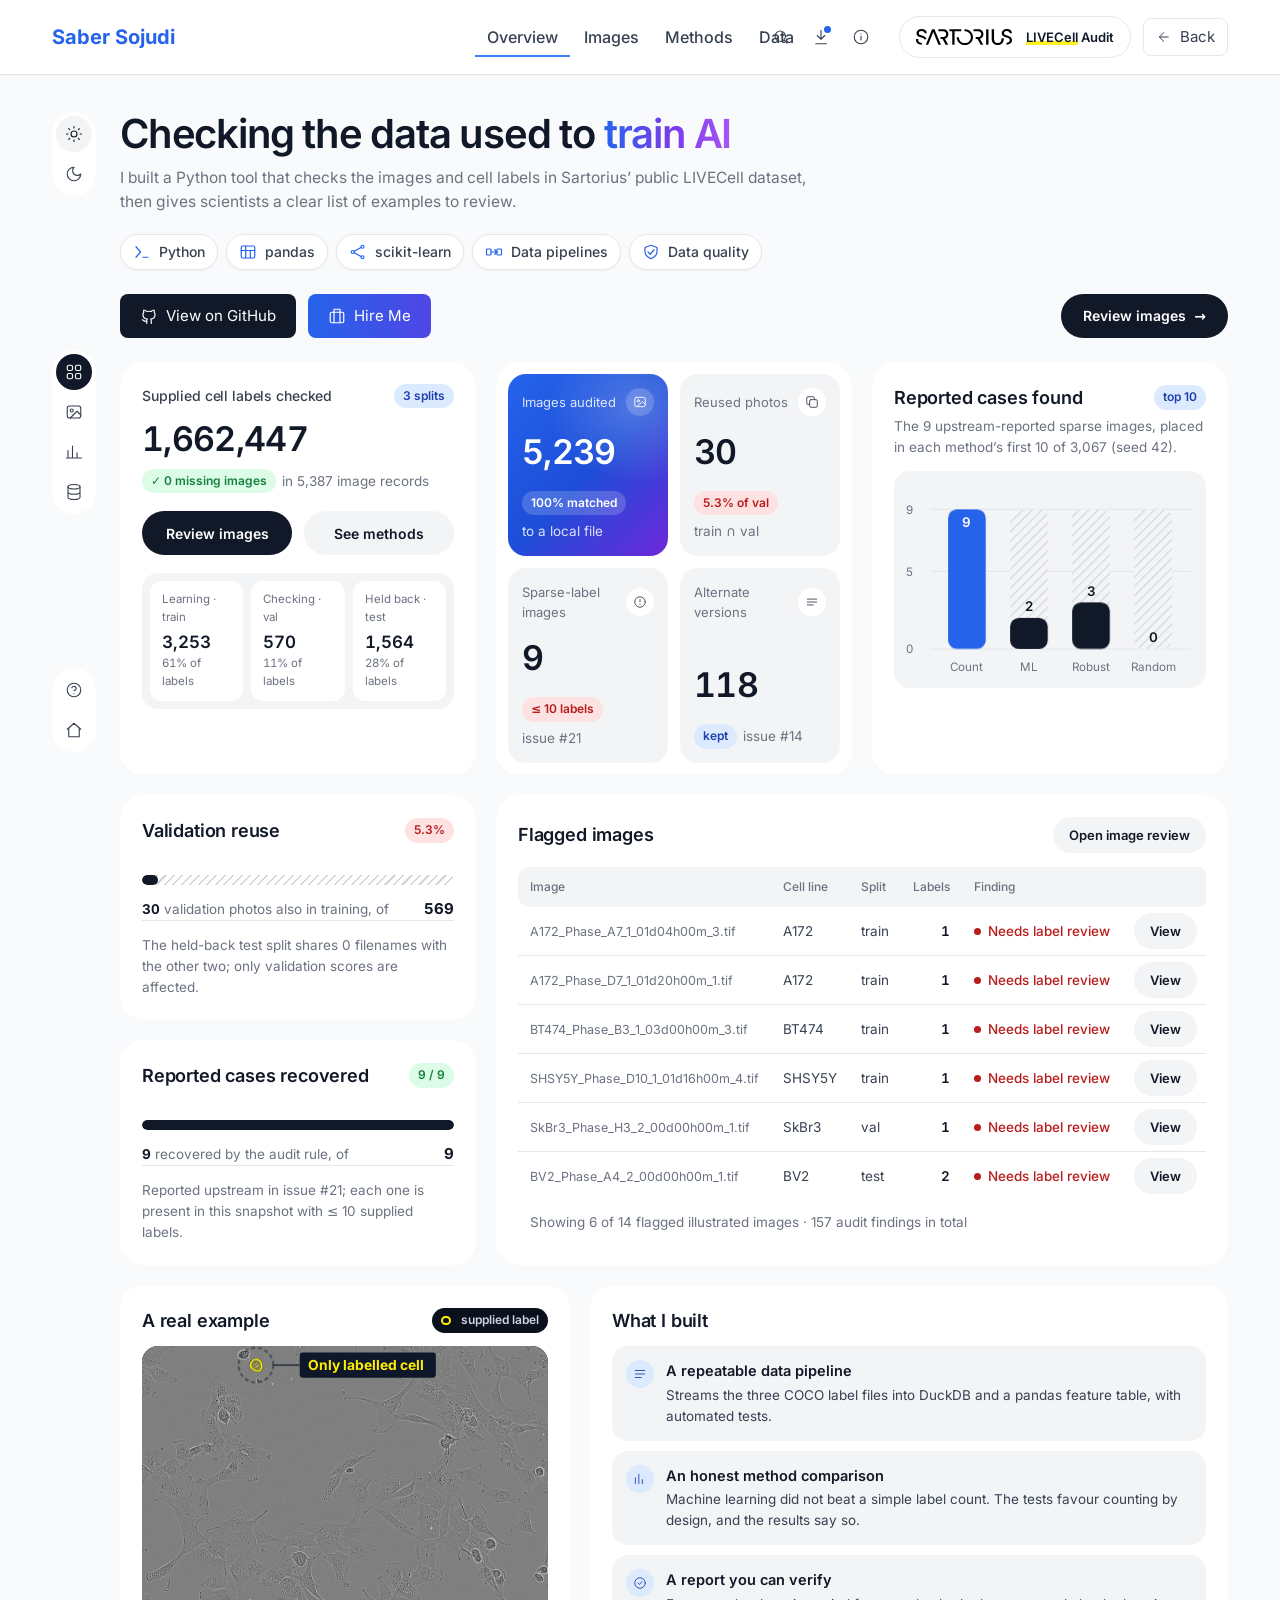
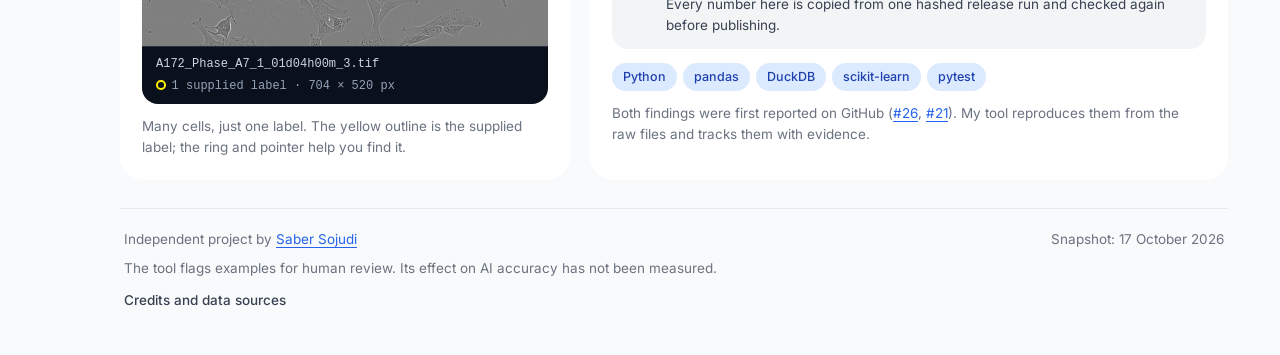
==== commit 836b7aed: "Simplify overview to five relevant skill badges" ====
--- a/web/review/index.html
+++ b/web/review/index.html
@@ -66,8 +66,6 @@
         <li title="pandas feature tables and cell-line summaries"><svg viewBox="0 0 24 24" aria-hidden="true"><rect x="3" y="4" width="18" height="16" rx="2"/><path d="M3 10h18M9 4v16M15 10v10"/></svg>pandas</li>
         <li title="Isolation Forest ranking compared with statistical and low-count baselines"><svg viewBox="0 0 24 24" aria-hidden="true"><circle cx="5" cy="12" r="2"/><circle cx="18" cy="5" r="2"/><circle cx="18" cy="19" r="2"/><path d="m7 11 9-5M7 13l9 5"/></svg>scikit-learn</li>
         <li title="Repeatable stages from raw annotation files to a verified report"><svg viewBox="0 0 24 24" aria-hidden="true"><rect x="2" y="8" width="6" height="8" rx="1"/><rect x="16" y="8" width="6" height="8" rx="1"/><path d="M8 12h8m-3-3 3 3-3 3"/></svg>Data pipelines</li>
-        <li title="DuckDB and typed Parquet tables with explicit record keys and joins"><svg viewBox="0 0 24 24" aria-hidden="true"><ellipse cx="12" cy="5" rx="8" ry="3"/><path d="M4 5v14c0 4 16 4 16 0V5M4 12c0 4 16 4 16 0"/></svg>Data modeling</li>
-        <li title="Structured image and annotation features prepared for analysis"><svg viewBox="0 0 24 24" aria-hidden="true"><path d="M4 6h16M4 12h16M4 18h16"/><circle cx="8" cy="6" r="2"/><circle cx="16" cy="12" r="2"/><circle cx="10" cy="18" r="2"/></svg>Data preprocessing</li>
         <li title="Checks for missing files, reused images, alternate records and sparse labels"><svg viewBox="0 0 24 24" aria-hidden="true"><path d="m12 3 8 3v6c0 5-8 9-8 9s-8-4-8-9V6l8-3Z"/><path d="m8 12 3 3 5-6"/></svg>Data quality</li>
       </ul>
       <div class="project-actions reveal">
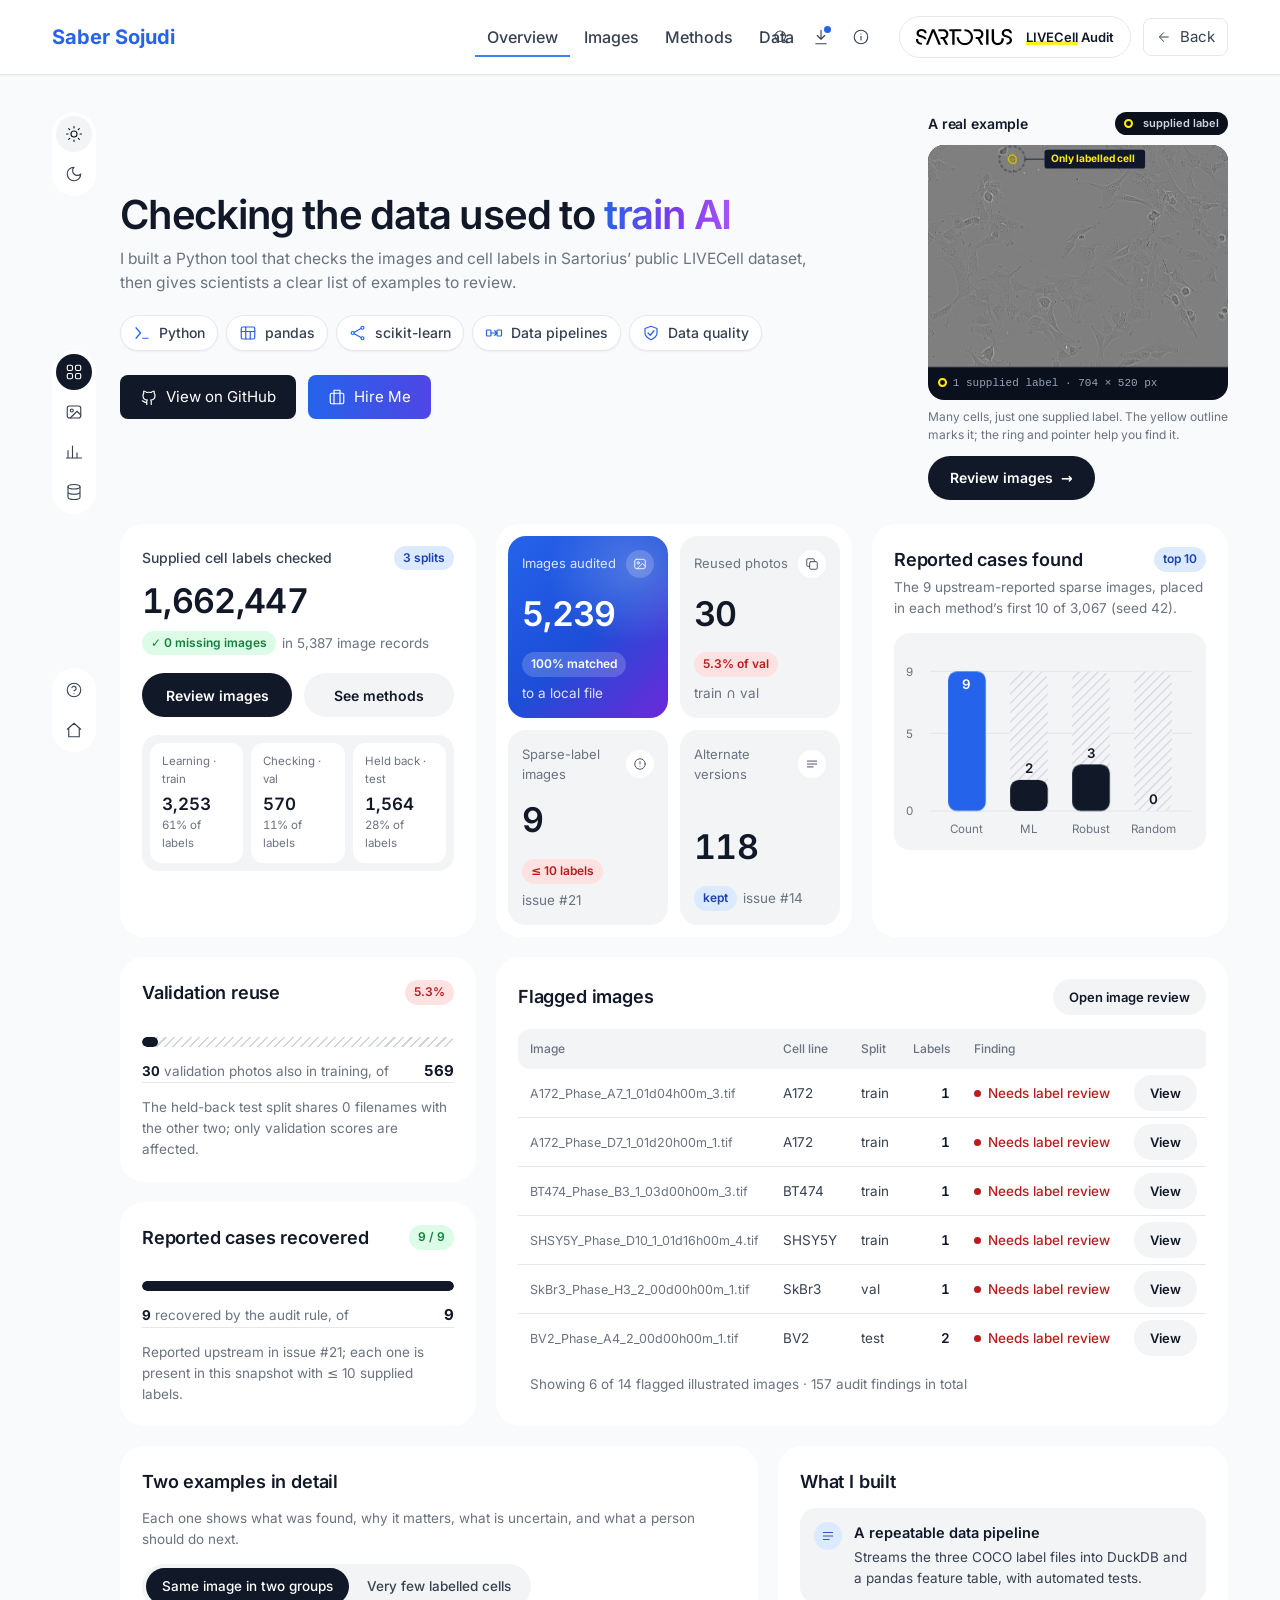
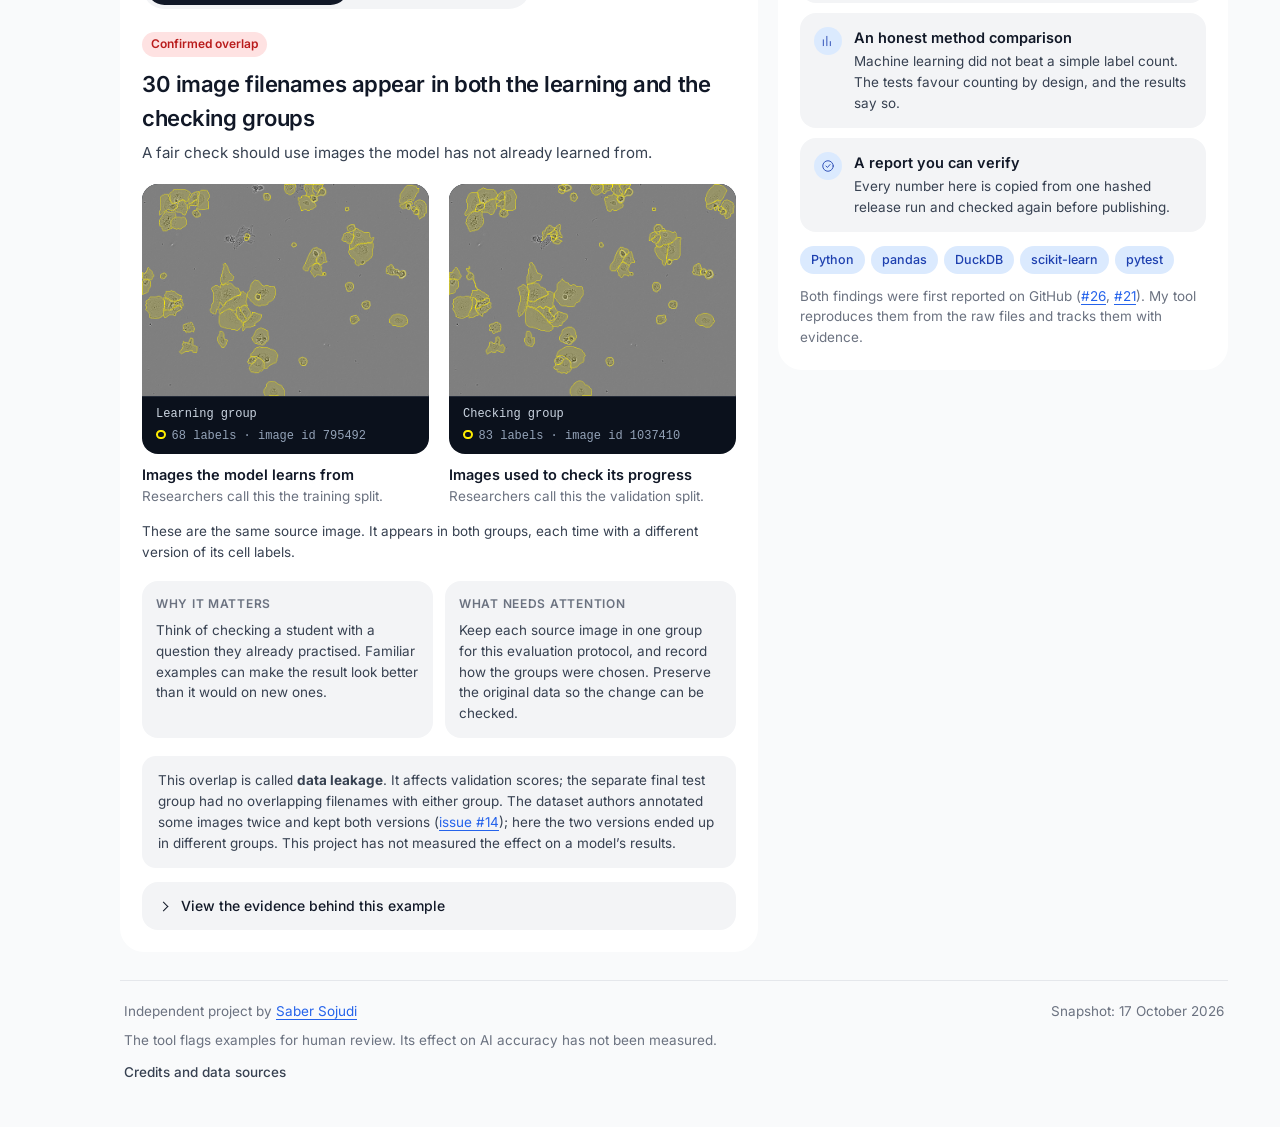
==== commit 67e60fac: "Add compact hero specimen and move guided examples to overview" ====
--- a/web/review/index.html
+++ b/web/review/index.html
@@ -57,7 +57,7 @@
 <main id="main">
 <!-- ============================================================ OVERVIEW -->
 <div id="overview" class="project-panel" data-tab-panel="overview">
-  <div class="page-head" id="start">
+  <div class="page-head overview-intro" id="start">
     <div>
       <h1 class="reveal" id="page-title">Checking the data used to <span class="gradient-text">train AI</span></h1>
       <p class="sub reveal">I built a Python tool that checks the images and cell labels in Sartorius’ public LIVECell dataset, then gives scientists a clear list of examples to review.</p>
@@ -73,7 +73,26 @@
         <a class="btn project-contact" href="https://sabersojudi.com/#contact"><svg viewBox="0 0 24 24" aria-hidden="true"><rect x="3" y="7" width="18" height="14" rx="2"/><path d="M8 7V3h8v4M8 7v14M16 7v14"/></svg>Hire Me</a>
       </div>
     </div>
-    <a class="btn btn-primary reveal" href="#try-it">Review images <span class="arrow" aria-hidden="true">→</span></a>
+    <section class="hero-example reveal" aria-labelledby="ov-example-title">
+      <div class="card-h"><h2 id="ov-example-title">A real example</h2><span class="chip label-chip"><span class="legend-swatch" aria-hidden="true"></span>supplied label</span></div>
+      <figure class="first-example">
+        <div class="specimen" id="intro-specimen">
+          <div class="image-overlay">
+            <img src="assets/guided-sparse.png" alt="A real LIVECell microscope image with many visible cells. Only one cell has a supplied label, outlined in yellow." width="704" height="520">
+            <svg id="intro-overlay" viewBox="0 0 704 520" role="img" aria-label="The one supplied cell label, with a ring and pointer to help locate it.">
+              <title>The one supplied cell label</title>
+              <polygon class="mark" points="205.72,26.6 200.22,22.93 192.88,23.84 189.21,28.43 187.38,34.85 192.88,41.27 197.47,43.1 202.05,43.1 203.89,43.1 207.56,38.52 207.56,33.02" fill="#ffed00" fill-opacity=".22" stroke="#ffed00" stroke-width="2.4"/>
+              <circle class="locator-ring" cx="198" cy="33" r="28" fill="none" stroke="#0f172a" stroke-opacity=".55" stroke-width="3" stroke-dasharray="7 5"/>
+              <path class="locator-line" d="M226 33H275" stroke="#0f172a" stroke-width="2"/>
+              <g class="locator-callout"><rect x="275" y="10" width="236" height="44" rx="6" fill="#0f172a"/><text x="289" y="40" fill="#ffed00" font-size="24">Only labelled cell</text></g>
+            </svg>
+          </div>
+          <p class="readout"><span class="sr-only" id="intro-readout-file">A172_Phase_A7_1_01d04h00m_3.tif</span><span class="readout-muted"><span class="legend-swatch" aria-hidden="true"></span><span id="intro-readout-count">1 supplied label</span> · 704 × 520 px</span></p>
+        </div>
+        <figcaption>Many cells, just one supplied label. The yellow outline marks it; the ring and pointer help you find it.</figcaption>
+      </figure>
+      <a class="btn btn-primary reveal" href="#try-it">Review images <span class="arrow" aria-hidden="true">→</span></a>
+    </section>
   </div>
 
   <div class="grid">
@@ -141,113 +160,7 @@
       </div>
     </section>
 
-    <section class="card c5 reveal" aria-labelledby="ov-example-title">
-      <div class="card-h"><h2 id="ov-example-title">A real example</h2><span class="chip label-chip"><span class="legend-swatch" aria-hidden="true"></span>supplied label</span></div>
-      <figure class="first-example">
-        <div class="specimen" id="intro-specimen">
-          <div class="image-overlay">
-            <img src="assets/guided-sparse.png" alt="A real LIVECell microscope image with many visible cells. Only one cell has a supplied label, outlined in yellow." width="704" height="520">
-            <svg id="intro-overlay" viewBox="0 0 704 520" role="img" aria-label="The one supplied cell label, with a ring and pointer to help locate it.">
-              <title>The one supplied cell label</title>
-              <polygon class="mark" points="205.72,26.6 200.22,22.93 192.88,23.84 189.21,28.43 187.38,34.85 192.88,41.27 197.47,43.1 202.05,43.1 203.89,43.1 207.56,38.52 207.56,33.02" fill="#ffed00" fill-opacity=".22" stroke="#ffed00" stroke-width="2.4"/>
-              <circle class="locator-ring" cx="198" cy="33" r="28" fill="none" stroke="#0f172a" stroke-opacity=".55" stroke-width="3" stroke-dasharray="7 5"/>
-              <path class="locator-line" d="M226 33H275" stroke="#0f172a" stroke-width="2"/>
-              <g class="locator-callout"><rect x="275" y="10" width="236" height="44" rx="6" fill="#0f172a"/><text x="289" y="40" fill="#ffed00" font-size="24">Only labelled cell</text></g>
-            </svg>
-          </div>
-          <p class="readout"><span id="intro-readout-file">A172_Phase_A7_1_01d04h00m_3.tif</span><span class="readout-muted"><span class="legend-swatch" aria-hidden="true"></span><span id="intro-readout-count">1 supplied label</span> · 704 × 520 px</span></p>
-        </div>
-        <figcaption>Many cells, just one label. The yellow outline is the supplied label; the ring and pointer help you find it.</figcaption>
-      </figure>
-    </section>
-
-    <section id="work" class="card c7 reveal" aria-labelledby="work-title">
-      <div class="card-h"><h2 id="work-title">What I built</h2></div>
-      <ul class="work-list">
-        <li class="inset"><span class="ico" aria-hidden="true"><svg viewBox="0 0 24 24"><path d="M4 6h16M4 12h16M4 18h10"/></svg></span><span><strong>A repeatable data pipeline</strong><span>Streams the three COCO label files into DuckDB and a pandas feature table, with automated tests.</span></span></li>
-        <li class="inset"><span class="ico" aria-hidden="true"><svg viewBox="0 0 24 24"><path d="M4 20V10M10 20V4M16 20v-7"/></svg></span><span><strong>An honest method comparison</strong><span>Machine learning did not beat a simple label count. The tests favour counting by design, and the results say so.</span></span></li>
-        <li class="inset"><span class="ico" aria-hidden="true"><svg viewBox="0 0 24 24"><circle cx="12" cy="12" r="9"/><path d="m8.5 12 2.5 2.5 4.5-5"/></svg></span><span><strong>A report you can verify</strong><span>Every number here is copied from one hashed release run and checked again before publishing.</span></span></li>
-      </ul>
-      <p class="skills" aria-label="Skills used"><span>Python</span><span>pandas</span><span>DuckDB</span><span>scikit-learn</span><span>pytest</span></p>
-      <p class="muted">Both findings were first reported on GitHub (<a href="https://github.com/sartorius-research/LIVECell/issues/26" target="_blank" rel="noopener">#26</a>, <a href="https://github.com/sartorius-research/LIVECell/issues/21" target="_blank" rel="noopener">#21</a>). My tool reproduces them from the raw files and tracks them with evidence.</p>
-    </section>
-  </div>
-</div>
-
-<!-- ============================================================== IMAGES -->
-<div id="try-it" class="project-panel" data-tab-panel="try-it">
-  <div class="page-head">
-    <div>
-      <h1 class="reveal" id="browse-title">Image review</h1>
-      <p class="sub reveal">Pick an image and show or hide its cell labels. Flagged images come first, then comparison images.</p>
-    </div>
-  </div>
-  <div class="grid">
-    <section id="browse" class="card c12 try-review reveal" aria-labelledby="browse-title">
-      <div class="try-controls" role="group" aria-label="Try reviewing an image">
-        <div class="control">
-          <label for="try-example">Choose an image</label>
-          <select id="try-example"></select>
-        </div>
-        <button id="try-next" class="btn btn-primary" type="button">Next image <span class="arrow" aria-hidden="true">→</span></button>
-        <label class="check-label"><input id="browse-overlay" class="switch" type="checkbox" role="switch" checked> Show cell labels</label>
-      </div>
-      <p id="try-progress" class="count" role="status" aria-live="polite"></p>
-      <article id="detail" class="detail" aria-live="polite" aria-labelledby="detail-title">
-        <h3 id="detail-title">Select an example</h3>
-        <p>Choose an example from the list above to see its image, evidence and recommended review action.</p>
-      </article>
-
-      <details id="browse-filters" class="details">
-        <summary>Search and filter all examples</summary>
-        <div class="content">
-          <p class="preview" id="preview-status">Verified dataset snapshot · 17 October 2026</p>
-          <p id="browse-intro">Loading the illustrated example selection&hellip;</p>
-          <div class="controls" role="group" aria-label="Filter and order the illustrated examples">
-            <div class="control">
-              <label for="browse-search">Search by filename</label>
-              <input id="browse-search" type="search" placeholder="e.g. A172_Phase" autocomplete="off">
-            </div>
-            <div class="control">
-              <label for="browse-finding">Finding type</label>
-              <select id="browse-finding"><option value="">All findings</option></select>
-            </div>
-            <div class="control">
-              <label for="browse-cell-line">Cell line</label>
-              <select id="browse-cell-line"><option value="">All cell lines</option></select>
-            </div>
-            <div class="control">
-              <label for="browse-split">Split</label>
-              <select id="browse-split">
-                <option value="">All splits</option>
-                <option value="train">train (learning)</option>
-                <option value="val">val (checking)</option>
-                <option value="test">test (held back)</option>
-              </select>
-            </div>
-            <div class="control">
-              <label for="browse-method">Order by method</label>
-              <select id="browse-method"></select>
-            </div>
-            <div class="control">
-              <label for="browse-budget">Review budget</label>
-              <select id="browse-budget"></select>
-            </div>
-          </div>
-          <p id="browse-count" class="count" role="status" aria-live="polite">Loading&hellip;</p>
-          <div class="browse-layout">
-            <div class="browse-list" role="group" aria-label="Illustrated examples, as a list of buttons" id="browse-list"></div>
-            <div class="browse-pager">
-              <button id="browse-prev" class="btn btn-small btn-secondary" type="button">Previous</button>
-              <span id="browse-page" class="page-label">Page 1 of 1</span>
-              <button id="browse-next" class="btn btn-small btn-secondary" type="button">Next</button>
-            </div>
-          </div>
-        </div>
-      </details>
-    </section>
-
-    <section id="case-studies" class="card c12 reveal" aria-labelledby="examples-title">
+    <section id="case-studies" class="card c7 reveal" aria-labelledby="examples-title">
       <div class="card-h"><h2 id="examples-title">Two examples in detail</h2></div>
       <p class="muted card-sub">Each one shows what was found, why it matters, what is uncertain, and what a person should do next.</p>
       <div class="segmented" role="group" aria-label="Choose a finding to explore">
@@ -336,6 +249,94 @@
         </details>
       </article>
     </section>
+
+    <section id="work" class="card c5 reveal" aria-labelledby="work-title">
+      <div class="card-h"><h2 id="work-title">What I built</h2></div>
+      <ul class="work-list">
+        <li class="inset"><span class="ico" aria-hidden="true"><svg viewBox="0 0 24 24"><path d="M4 6h16M4 12h16M4 18h10"/></svg></span><span><strong>A repeatable data pipeline</strong><span>Streams the three COCO label files into DuckDB and a pandas feature table, with automated tests.</span></span></li>
+        <li class="inset"><span class="ico" aria-hidden="true"><svg viewBox="0 0 24 24"><path d="M4 20V10M10 20V4M16 20v-7"/></svg></span><span><strong>An honest method comparison</strong><span>Machine learning did not beat a simple label count. The tests favour counting by design, and the results say so.</span></span></li>
+        <li class="inset"><span class="ico" aria-hidden="true"><svg viewBox="0 0 24 24"><circle cx="12" cy="12" r="9"/><path d="m8.5 12 2.5 2.5 4.5-5"/></svg></span><span><strong>A report you can verify</strong><span>Every number here is copied from one hashed release run and checked again before publishing.</span></span></li>
+      </ul>
+      <p class="skills" aria-label="Skills used"><span>Python</span><span>pandas</span><span>DuckDB</span><span>scikit-learn</span><span>pytest</span></p>
+      <p class="muted">Both findings were first reported on GitHub (<a href="https://github.com/sartorius-research/LIVECell/issues/26" target="_blank" rel="noopener">#26</a>, <a href="https://github.com/sartorius-research/LIVECell/issues/21" target="_blank" rel="noopener">#21</a>). My tool reproduces them from the raw files and tracks them with evidence.</p>
+    </section>
+  </div>
+</div>
+
+<!-- ============================================================== IMAGES -->
+<div id="try-it" class="project-panel" data-tab-panel="try-it">
+  <div class="page-head">
+    <div>
+      <h1 class="reveal" id="browse-title">Image review</h1>
+      <p class="sub reveal">Pick an image and show or hide its cell labels. Flagged images come first, then comparison images.</p>
+    </div>
+  </div>
+  <div class="grid">
+    <section id="browse" class="card c12 try-review reveal" aria-labelledby="browse-title">
+      <div class="try-controls" role="group" aria-label="Try reviewing an image">
+        <div class="control">
+          <label for="try-example">Choose an image</label>
+          <select id="try-example"></select>
+        </div>
+        <button id="try-next" class="btn btn-primary" type="button">Next image <span class="arrow" aria-hidden="true">→</span></button>
+        <label class="check-label"><input id="browse-overlay" class="switch" type="checkbox" role="switch" checked> Show cell labels</label>
+      </div>
+      <p id="try-progress" class="count" role="status" aria-live="polite"></p>
+      <article id="detail" class="detail" aria-live="polite" aria-labelledby="detail-title">
+        <h3 id="detail-title">Select an example</h3>
+        <p>Choose an example from the list above to see its image, evidence and recommended review action.</p>
+      </article>
+
+      <details id="browse-filters" class="details">
+        <summary>Search and filter all examples</summary>
+        <div class="content">
+          <p class="preview" id="preview-status">Verified dataset snapshot · 17 October 2026</p>
+          <p id="browse-intro">Loading the illustrated example selection&hellip;</p>
+          <div class="controls" role="group" aria-label="Filter and order the illustrated examples">
+            <div class="control">
+              <label for="browse-search">Search by filename</label>
+              <input id="browse-search" type="search" placeholder="e.g. A172_Phase" autocomplete="off">
+            </div>
+            <div class="control">
+              <label for="browse-finding">Finding type</label>
+              <select id="browse-finding"><option value="">All findings</option></select>
+            </div>
+            <div class="control">
+              <label for="browse-cell-line">Cell line</label>
+              <select id="browse-cell-line"><option value="">All cell lines</option></select>
+            </div>
+            <div class="control">
+              <label for="browse-split">Split</label>
+              <select id="browse-split">
+                <option value="">All splits</option>
+                <option value="train">train (learning)</option>
+                <option value="val">val (checking)</option>
+                <option value="test">test (held back)</option>
+              </select>
+            </div>
+            <div class="control">
+              <label for="browse-method">Order by method</label>
+              <select id="browse-method"></select>
+            </div>
+            <div class="control">
+              <label for="browse-budget">Review budget</label>
+              <select id="browse-budget"></select>
+            </div>
+          </div>
+          <p id="browse-count" class="count" role="status" aria-live="polite">Loading&hellip;</p>
+          <div class="browse-layout">
+            <div class="browse-list" role="group" aria-label="Illustrated examples, as a list of buttons" id="browse-list"></div>
+            <div class="browse-pager">
+              <button id="browse-prev" class="btn btn-small btn-secondary" type="button">Previous</button>
+              <span id="browse-page" class="page-label">Page 1 of 1</span>
+              <button id="browse-next" class="btn btn-small btn-secondary" type="button">Next</button>
+            </div>
+          </div>
+        </div>
+      </details>
+    </section>
+
+
   </div>
 </div>
 
--- a/web/review/assets/review.css
+++ b/web/review/assets/review.css
@@ -387,6 +387,16 @@
 
 /* --- overview content --------------------------------------------------- */
 .first-example figcaption { margin-top: 12px; font-size: var(--fs-small); color: var(--ink-muted); }
+.overview-intro { display: grid; grid-template-columns: minmax(0, 1fr) minmax(240px, 300px); align-items: center; gap: 32px; }
+.overview-intro .gradient-text { white-space: nowrap; }
+.hero-example { min-width: 0; width: 100%; }
+.hero-example .card-h { margin-bottom: 10px; gap: 8px; }
+.hero-example h2 { font-size: 14px; }
+.hero-example .chip { font-size: 11px; }
+.hero-example .readout { padding: 8px 10px; font-size: 11px; }
+.hero-example figcaption { font-size: 12px; line-height: 1.5; margin-top: 8px; }
+.hero-example > .btn { margin-top: 12px; }
+#work { align-self: start; }
 .work-list { list-style: none; padding: 0; display: grid; gap: 10px; }
 .work-list li { display: flex; gap: 12px; align-items: flex-start; max-width: none; }
 .work-list li > span:last-child { min-width: 0; }
@@ -490,7 +500,7 @@
 .browse-pager { display: flex; align-items: center; gap: 14px; margin-top: 14px; flex-wrap: wrap; }
 
 /* guided examples */
-#guided-shared-panel, #guided-sparse-panel { scroll-margin-top: 24px; }
+#guided-shared-panel, #guided-sparse-panel { scroll-margin-top: 112px; }
 .finding-head { margin-top: 22px; }
 .finding-head h3 { margin-top: 10px; font-size: 22px; font-weight: 600; letter-spacing: -0.02em; max-width: 32em; }
 .finding-head p { color: var(--ink-2); margin-top: 6px; }
@@ -631,6 +641,9 @@
   .rail .group:not(.main) { display: none; }
   .rail .group.main { flex-direction: row; gap: 6px; padding: 6px; box-shadow: 0 8px 28px rgba(17, 24, 39, 0.16); }
   .page-head { flex-direction: column; align-items: flex-start; }
+  .overview-intro { grid-template-columns: minmax(0, 1fr); gap: 24px; }
+  .hero-example { max-width: 300px; }
+  #guided-shared-panel, #guided-sparse-panel { scroll-margin-top: 142px; }
   .kpis, .kpis.four { grid-template-columns: repeat(2, minmax(0, 1fr)); padding: 8px; gap: 8px; }
   .tile { min-height: 120px; padding: 12px; }
   .tile .top { font-size: 12px; }
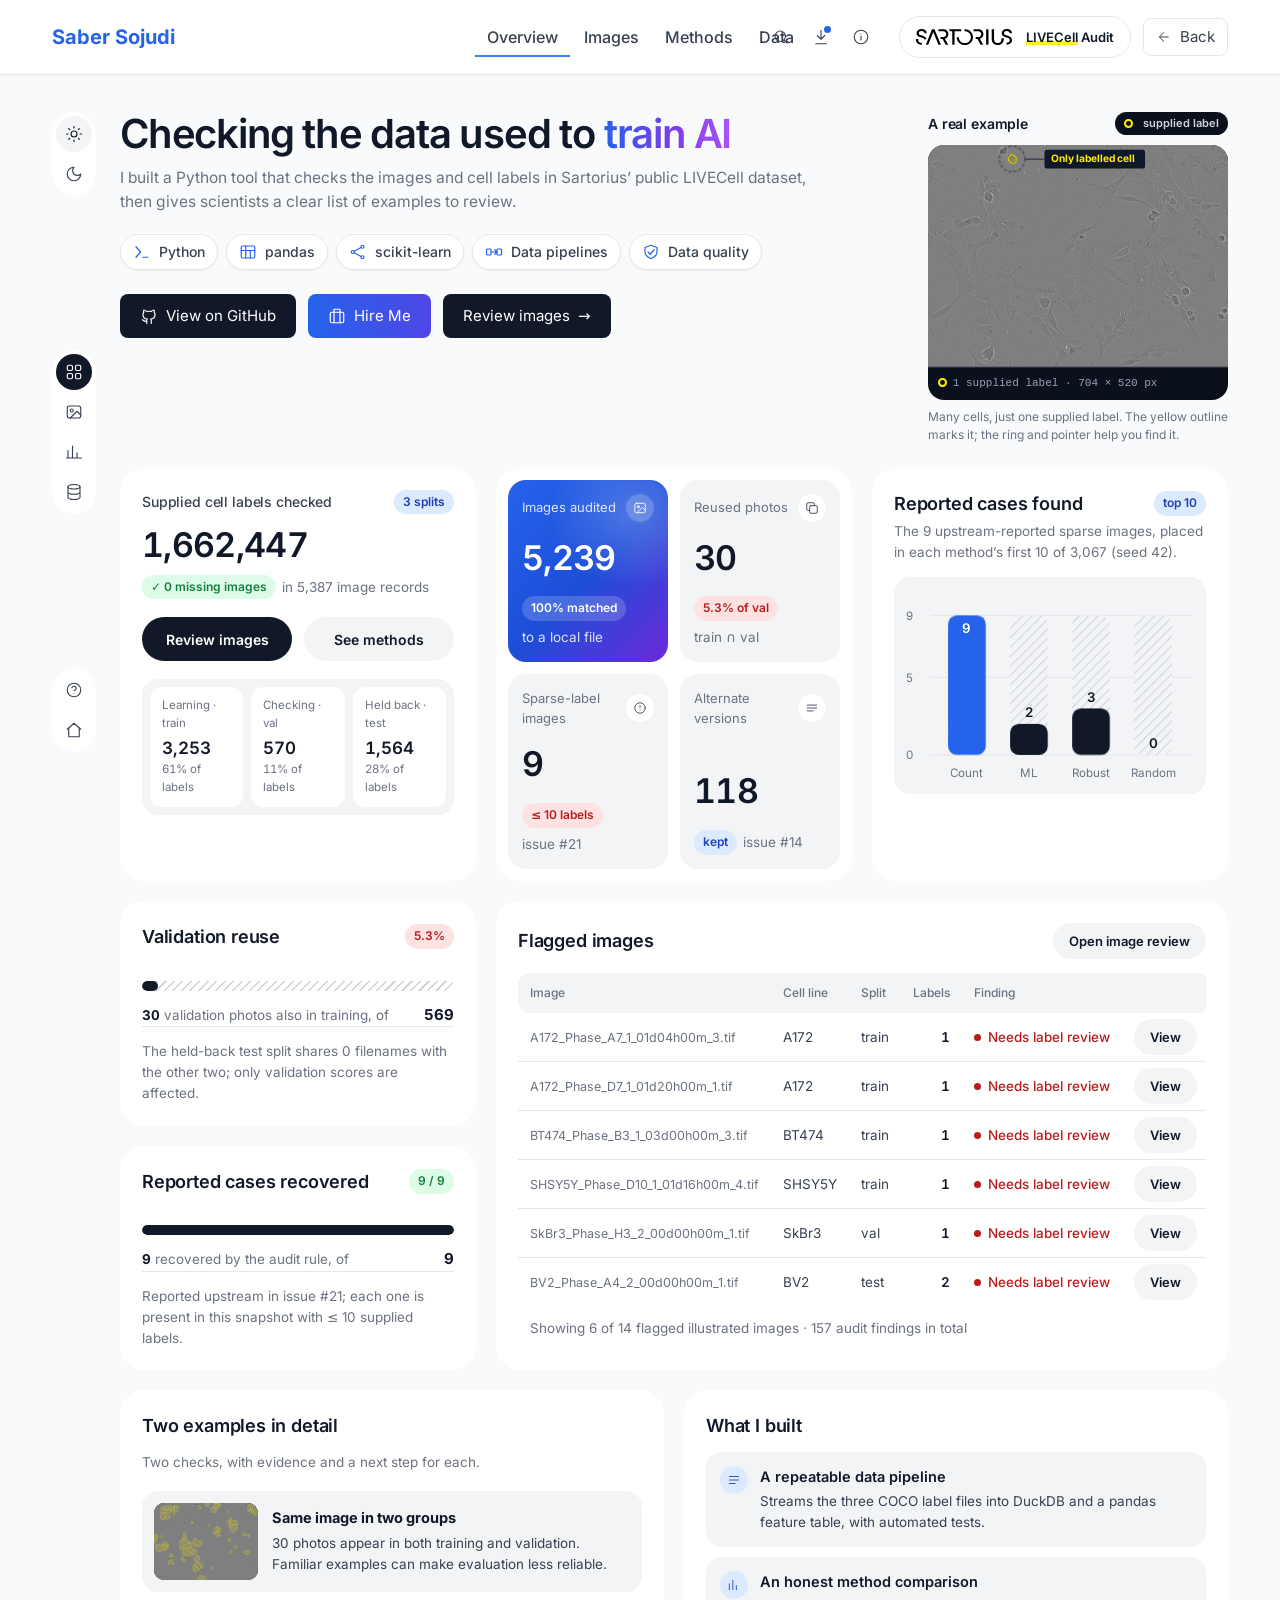
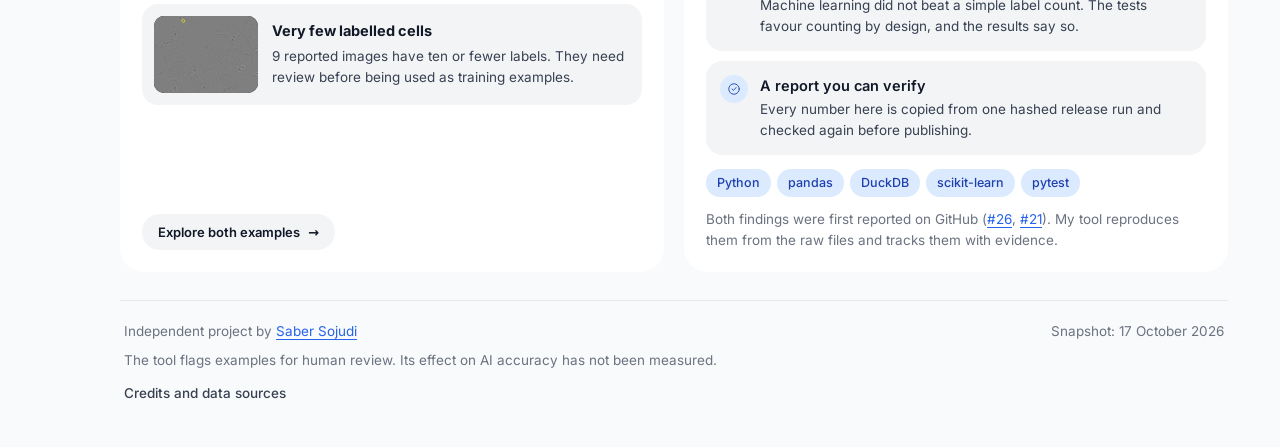
==== commit cbfafbf9: "Keep full case studies in Images with equal overview summary cards" ====
--- a/web/review/index.html
+++ b/web/review/index.html
@@ -71,6 +71,7 @@
       <div class="project-actions reveal">
         <a class="btn project-source" href="https://github.com/sabers13/livecell-audit" target="_blank" rel="noopener"><svg viewBox="0 0 24 24" aria-hidden="true"><path d="M9 19c-4 1-4-2-6-2m12 5v-4c0-1-.4-2-1-2 3 0 6-2 6-6 0-1-.4-2-1-3 0-1 0-2-.2-3-2 0-3 1-4 2a13 13 0 0 0-6 0C8 5 7 4 5 4c-.2 1-.2 2 0 3-1 1-1 2-1 3 0 4 3 6 6 6-.6 0-1 1-1 2v4"/></svg>View on GitHub</a>
         <a class="btn project-contact" href="https://sabersojudi.com/#contact"><svg viewBox="0 0 24 24" aria-hidden="true"><rect x="3" y="7" width="18" height="14" rx="2"/><path d="M8 7V3h8v4M8 7v14M16 7v14"/></svg>Hire Me</a>
+      <a class="btn btn-primary reveal" href="#try-it">Review images <span class="arrow" aria-hidden="true">→</span></a>
       </div>
     </div>
     <section class="hero-example reveal" aria-labelledby="ov-example-title">
@@ -91,7 +92,6 @@
         </div>
         <figcaption>Many cells, just one supplied label. The yellow outline marks it; the ring and pointer help you find it.</figcaption>
       </figure>
-      <a class="btn btn-primary reveal" href="#try-it">Review images <span class="arrow" aria-hidden="true">→</span></a>
     </section>
   </div>
 
@@ -160,7 +160,116 @@
       </div>
     </section>
 
-    <section id="case-studies" class="card c7 reveal" aria-labelledby="examples-title">
+    <section id="overview-examples" class="card c6 overview-examples reveal" aria-labelledby="overview-examples-title">
+      <div class="card-h"><h2 id="overview-examples-title">Two examples in detail</h2></div>
+      <p class="muted card-sub">Two checks, with evidence and a next step for each.</p>
+      <div class="example-summaries">
+        <article class="example-summary inset">
+          <div class="specimen"><div class="image-overlay">
+            <img src="assets/guided-shared.png" alt="The same Huh7 microscope photo appears in two data groups." width="704" height="520">
+            <img class="label-layer" src="previews/guided_train_795492.labels.png" alt="" width="704" height="520">
+          </div></div>
+          <div><h3>Same image in two groups</h3><p>30 photos appear in both training and validation. Familiar examples can make evaluation less reliable.</p></div>
+        </article>
+        <article class="example-summary inset">
+          <div class="specimen"><div class="image-overlay">
+            <img src="assets/guided-sparse.png" alt="Many visible cells, with only one supplied cell label." width="704" height="520">
+            <svg viewBox="0 0 704 520" aria-hidden="true"><polygon points="205.72,26.6 200.22,22.93 192.88,23.84 189.21,28.43 187.38,34.85 192.88,41.27 197.47,43.1 202.05,43.1 203.89,43.1 207.56,38.52 207.56,33.02" fill="#ffed00" fill-opacity=".22" stroke="#ffed00" stroke-width="3"/></svg>
+          </div></div>
+          <div><h3>Very few labelled cells</h3><p>9 reported images have ten or fewer labels. They need review before being used as training examples.</p></div>
+        </article>
+      </div>
+      <a class="btn btn-small btn-secondary" href="#case-studies">Explore both examples <span aria-hidden="true">→</span></a>
+    </section>
+
+    <section id="work" class="card c6 reveal" aria-labelledby="work-title">
+      <div class="card-h"><h2 id="work-title">What I built</h2></div>
+      <ul class="work-list">
+        <li class="inset"><span class="ico" aria-hidden="true"><svg viewBox="0 0 24 24"><path d="M4 6h16M4 12h16M4 18h10"/></svg></span><span><strong>A repeatable data pipeline</strong><span>Streams the three COCO label files into DuckDB and a pandas feature table, with automated tests.</span></span></li>
+        <li class="inset"><span class="ico" aria-hidden="true"><svg viewBox="0 0 24 24"><path d="M4 20V10M10 20V4M16 20v-7"/></svg></span><span><strong>An honest method comparison</strong><span>Machine learning did not beat a simple label count. The tests favour counting by design, and the results say so.</span></span></li>
+        <li class="inset"><span class="ico" aria-hidden="true"><svg viewBox="0 0 24 24"><circle cx="12" cy="12" r="9"/><path d="m8.5 12 2.5 2.5 4.5-5"/></svg></span><span><strong>A report you can verify</strong><span>Every number here is copied from one hashed release run and checked again before publishing.</span></span></li>
+      </ul>
+      <p class="skills" aria-label="Skills used"><span>Python</span><span>pandas</span><span>DuckDB</span><span>scikit-learn</span><span>pytest</span></p>
+      <p class="muted">Both findings were first reported on GitHub (<a href="https://github.com/sartorius-research/LIVECell/issues/26" target="_blank" rel="noopener">#26</a>, <a href="https://github.com/sartorius-research/LIVECell/issues/21" target="_blank" rel="noopener">#21</a>). My tool reproduces them from the raw files and tracks them with evidence.</p>
+    </section>
+  </div>
+</div>
+
+<!-- ============================================================== IMAGES -->
+<div id="try-it" class="project-panel" data-tab-panel="try-it">
+  <div class="page-head">
+    <div>
+      <h1 class="reveal" id="browse-title">Image review</h1>
+      <p class="sub reveal">Pick an image and show or hide its cell labels. Flagged images come first, then comparison images.</p>
+    </div>
+  </div>
+  <div class="grid">
+    <section id="browse" class="card c12 try-review reveal" aria-labelledby="browse-title">
+      <div class="try-controls" role="group" aria-label="Try reviewing an image">
+        <div class="control">
+          <label for="try-example">Choose an image</label>
+          <select id="try-example"></select>
+        </div>
+        <button id="try-next" class="btn btn-primary" type="button">Next image <span class="arrow" aria-hidden="true">→</span></button>
+        <label class="check-label"><input id="browse-overlay" class="switch" type="checkbox" role="switch" checked> Show cell labels</label>
+      </div>
+      <p id="try-progress" class="count" role="status" aria-live="polite"></p>
+      <article id="detail" class="detail" aria-live="polite" aria-labelledby="detail-title">
+        <h3 id="detail-title">Select an example</h3>
+        <p>Choose an example from the list above to see its image, evidence and recommended review action.</p>
+      </article>
+
+      <details id="browse-filters" class="details">
+        <summary>Search and filter all examples</summary>
+        <div class="content">
+          <p class="preview" id="preview-status">Verified dataset snapshot · 17 October 2026</p>
+          <p id="browse-intro">Loading the illustrated example selection&hellip;</p>
+          <div class="controls" role="group" aria-label="Filter and order the illustrated examples">
+            <div class="control">
+              <label for="browse-search">Search by filename</label>
+              <input id="browse-search" type="search" placeholder="e.g. A172_Phase" autocomplete="off">
+            </div>
+            <div class="control">
+              <label for="browse-finding">Finding type</label>
+              <select id="browse-finding"><option value="">All findings</option></select>
+            </div>
+            <div class="control">
+              <label for="browse-cell-line">Cell line</label>
+              <select id="browse-cell-line"><option value="">All cell lines</option></select>
+            </div>
+            <div class="control">
+              <label for="browse-split">Split</label>
+              <select id="browse-split">
+                <option value="">All splits</option>
+                <option value="train">train (learning)</option>
+                <option value="val">val (checking)</option>
+                <option value="test">test (held back)</option>
+              </select>
+            </div>
+            <div class="control">
+              <label for="browse-method">Order by method</label>
+              <select id="browse-method"></select>
+            </div>
+            <div class="control">
+              <label for="browse-budget">Review budget</label>
+              <select id="browse-budget"></select>
+            </div>
+          </div>
+          <p id="browse-count" class="count" role="status" aria-live="polite">Loading&hellip;</p>
+          <div class="browse-layout">
+            <div class="browse-list" role="group" aria-label="Illustrated examples, as a list of buttons" id="browse-list"></div>
+            <div class="browse-pager">
+              <button id="browse-prev" class="btn btn-small btn-secondary" type="button">Previous</button>
+              <span id="browse-page" class="page-label">Page 1 of 1</span>
+              <button id="browse-next" class="btn btn-small btn-secondary" type="button">Next</button>
+            </div>
+          </div>
+        </div>
+      </details>
+    </section>
+
+
+    <section id="case-studies" class="card c12 reveal" aria-labelledby="examples-title">
       <div class="card-h"><h2 id="examples-title">Two examples in detail</h2></div>
       <p class="muted card-sub">Each one shows what was found, why it matters, what is uncertain, and what a person should do next.</p>
       <div class="segmented" role="group" aria-label="Choose a finding to explore">
@@ -249,94 +358,6 @@
         </details>
       </article>
     </section>
-
-    <section id="work" class="card c5 reveal" aria-labelledby="work-title">
-      <div class="card-h"><h2 id="work-title">What I built</h2></div>
-      <ul class="work-list">
-        <li class="inset"><span class="ico" aria-hidden="true"><svg viewBox="0 0 24 24"><path d="M4 6h16M4 12h16M4 18h10"/></svg></span><span><strong>A repeatable data pipeline</strong><span>Streams the three COCO label files into DuckDB and a pandas feature table, with automated tests.</span></span></li>
-        <li class="inset"><span class="ico" aria-hidden="true"><svg viewBox="0 0 24 24"><path d="M4 20V10M10 20V4M16 20v-7"/></svg></span><span><strong>An honest method comparison</strong><span>Machine learning did not beat a simple label count. The tests favour counting by design, and the results say so.</span></span></li>
-        <li class="inset"><span class="ico" aria-hidden="true"><svg viewBox="0 0 24 24"><circle cx="12" cy="12" r="9"/><path d="m8.5 12 2.5 2.5 4.5-5"/></svg></span><span><strong>A report you can verify</strong><span>Every number here is copied from one hashed release run and checked again before publishing.</span></span></li>
-      </ul>
-      <p class="skills" aria-label="Skills used"><span>Python</span><span>pandas</span><span>DuckDB</span><span>scikit-learn</span><span>pytest</span></p>
-      <p class="muted">Both findings were first reported on GitHub (<a href="https://github.com/sartorius-research/LIVECell/issues/26" target="_blank" rel="noopener">#26</a>, <a href="https://github.com/sartorius-research/LIVECell/issues/21" target="_blank" rel="noopener">#21</a>). My tool reproduces them from the raw files and tracks them with evidence.</p>
-    </section>
-  </div>
-</div>
-
-<!-- ============================================================== IMAGES -->
-<div id="try-it" class="project-panel" data-tab-panel="try-it">
-  <div class="page-head">
-    <div>
-      <h1 class="reveal" id="browse-title">Image review</h1>
-      <p class="sub reveal">Pick an image and show or hide its cell labels. Flagged images come first, then comparison images.</p>
-    </div>
-  </div>
-  <div class="grid">
-    <section id="browse" class="card c12 try-review reveal" aria-labelledby="browse-title">
-      <div class="try-controls" role="group" aria-label="Try reviewing an image">
-        <div class="control">
-          <label for="try-example">Choose an image</label>
-          <select id="try-example"></select>
-        </div>
-        <button id="try-next" class="btn btn-primary" type="button">Next image <span class="arrow" aria-hidden="true">→</span></button>
-        <label class="check-label"><input id="browse-overlay" class="switch" type="checkbox" role="switch" checked> Show cell labels</label>
-      </div>
-      <p id="try-progress" class="count" role="status" aria-live="polite"></p>
-      <article id="detail" class="detail" aria-live="polite" aria-labelledby="detail-title">
-        <h3 id="detail-title">Select an example</h3>
-        <p>Choose an example from the list above to see its image, evidence and recommended review action.</p>
-      </article>
-
-      <details id="browse-filters" class="details">
-        <summary>Search and filter all examples</summary>
-        <div class="content">
-          <p class="preview" id="preview-status">Verified dataset snapshot · 17 October 2026</p>
-          <p id="browse-intro">Loading the illustrated example selection&hellip;</p>
-          <div class="controls" role="group" aria-label="Filter and order the illustrated examples">
-            <div class="control">
-              <label for="browse-search">Search by filename</label>
-              <input id="browse-search" type="search" placeholder="e.g. A172_Phase" autocomplete="off">
-            </div>
-            <div class="control">
-              <label for="browse-finding">Finding type</label>
-              <select id="browse-finding"><option value="">All findings</option></select>
-            </div>
-            <div class="control">
-              <label for="browse-cell-line">Cell line</label>
-              <select id="browse-cell-line"><option value="">All cell lines</option></select>
-            </div>
-            <div class="control">
-              <label for="browse-split">Split</label>
-              <select id="browse-split">
-                <option value="">All splits</option>
-                <option value="train">train (learning)</option>
-                <option value="val">val (checking)</option>
-                <option value="test">test (held back)</option>
-              </select>
-            </div>
-            <div class="control">
-              <label for="browse-method">Order by method</label>
-              <select id="browse-method"></select>
-            </div>
-            <div class="control">
-              <label for="browse-budget">Review budget</label>
-              <select id="browse-budget"></select>
-            </div>
-          </div>
-          <p id="browse-count" class="count" role="status" aria-live="polite">Loading&hellip;</p>
-          <div class="browse-layout">
-            <div class="browse-list" role="group" aria-label="Illustrated examples, as a list of buttons" id="browse-list"></div>
-            <div class="browse-pager">
-              <button id="browse-prev" class="btn btn-small btn-secondary" type="button">Previous</button>
-              <span id="browse-page" class="page-label">Page 1 of 1</span>
-              <button id="browse-next" class="btn btn-small btn-secondary" type="button">Next</button>
-            </div>
-          </div>
-        </div>
-      </details>
-    </section>
-
-
   </div>
 </div>
 
--- a/web/review/assets/review.css
+++ b/web/review/assets/review.css
@@ -387,7 +387,7 @@
 
 /* --- overview content --------------------------------------------------- */
 .first-example figcaption { margin-top: 12px; font-size: var(--fs-small); color: var(--ink-muted); }
-.overview-intro { display: grid; grid-template-columns: minmax(0, 1fr) minmax(240px, 300px); align-items: center; gap: 32px; }
+.overview-intro { display: grid; grid-template-columns: minmax(0, 1fr) minmax(240px, 300px); align-items: start; gap: 32px; }
 .overview-intro .gradient-text { white-space: nowrap; }
 .hero-example { min-width: 0; width: 100%; }
 .hero-example .card-h { margin-bottom: 10px; gap: 8px; }
@@ -395,8 +395,13 @@
 .hero-example .chip { font-size: 11px; }
 .hero-example .readout { padding: 8px 10px; font-size: 11px; }
 .hero-example figcaption { font-size: 12px; line-height: 1.5; margin-top: 8px; }
-.hero-example > .btn { margin-top: 12px; }
-#work { align-self: start; }
+.overview-examples { display: flex; flex-direction: column; }
+.example-summaries { display: grid; gap: 12px; margin: 4px 0 18px; }
+.example-summary { display: grid; grid-template-columns: 104px minmax(0, 1fr); align-items: center; gap: 14px; padding: 12px; }
+.example-summary .specimen { border-radius: 10px; }
+.example-summary h3 { font-size: 14.5px; line-height: 1.4; }
+.example-summary p { margin-top: 5px; font-size: var(--fs-small); color: var(--ink-2); }
+.overview-examples > .btn { align-self: flex-start; margin-top: auto; }
 .work-list { list-style: none; padding: 0; display: grid; gap: 10px; }
 .work-list li { display: flex; gap: 12px; align-items: flex-start; max-width: none; }
 .work-list li > span:last-child { min-width: 0; }
@@ -643,6 +648,7 @@
   .page-head { flex-direction: column; align-items: flex-start; }
   .overview-intro { grid-template-columns: minmax(0, 1fr); gap: 24px; }
   .hero-example { max-width: 300px; }
+  .example-summary { grid-template-columns: 80px minmax(0, 1fr); gap: 10px; }
   #guided-shared-panel, #guided-sparse-panel { scroll-margin-top: 142px; }
   .kpis, .kpis.four { grid-template-columns: repeat(2, minmax(0, 1fr)); padding: 8px; gap: 8px; }
   .tile { min-height: 120px; padding: 12px; }
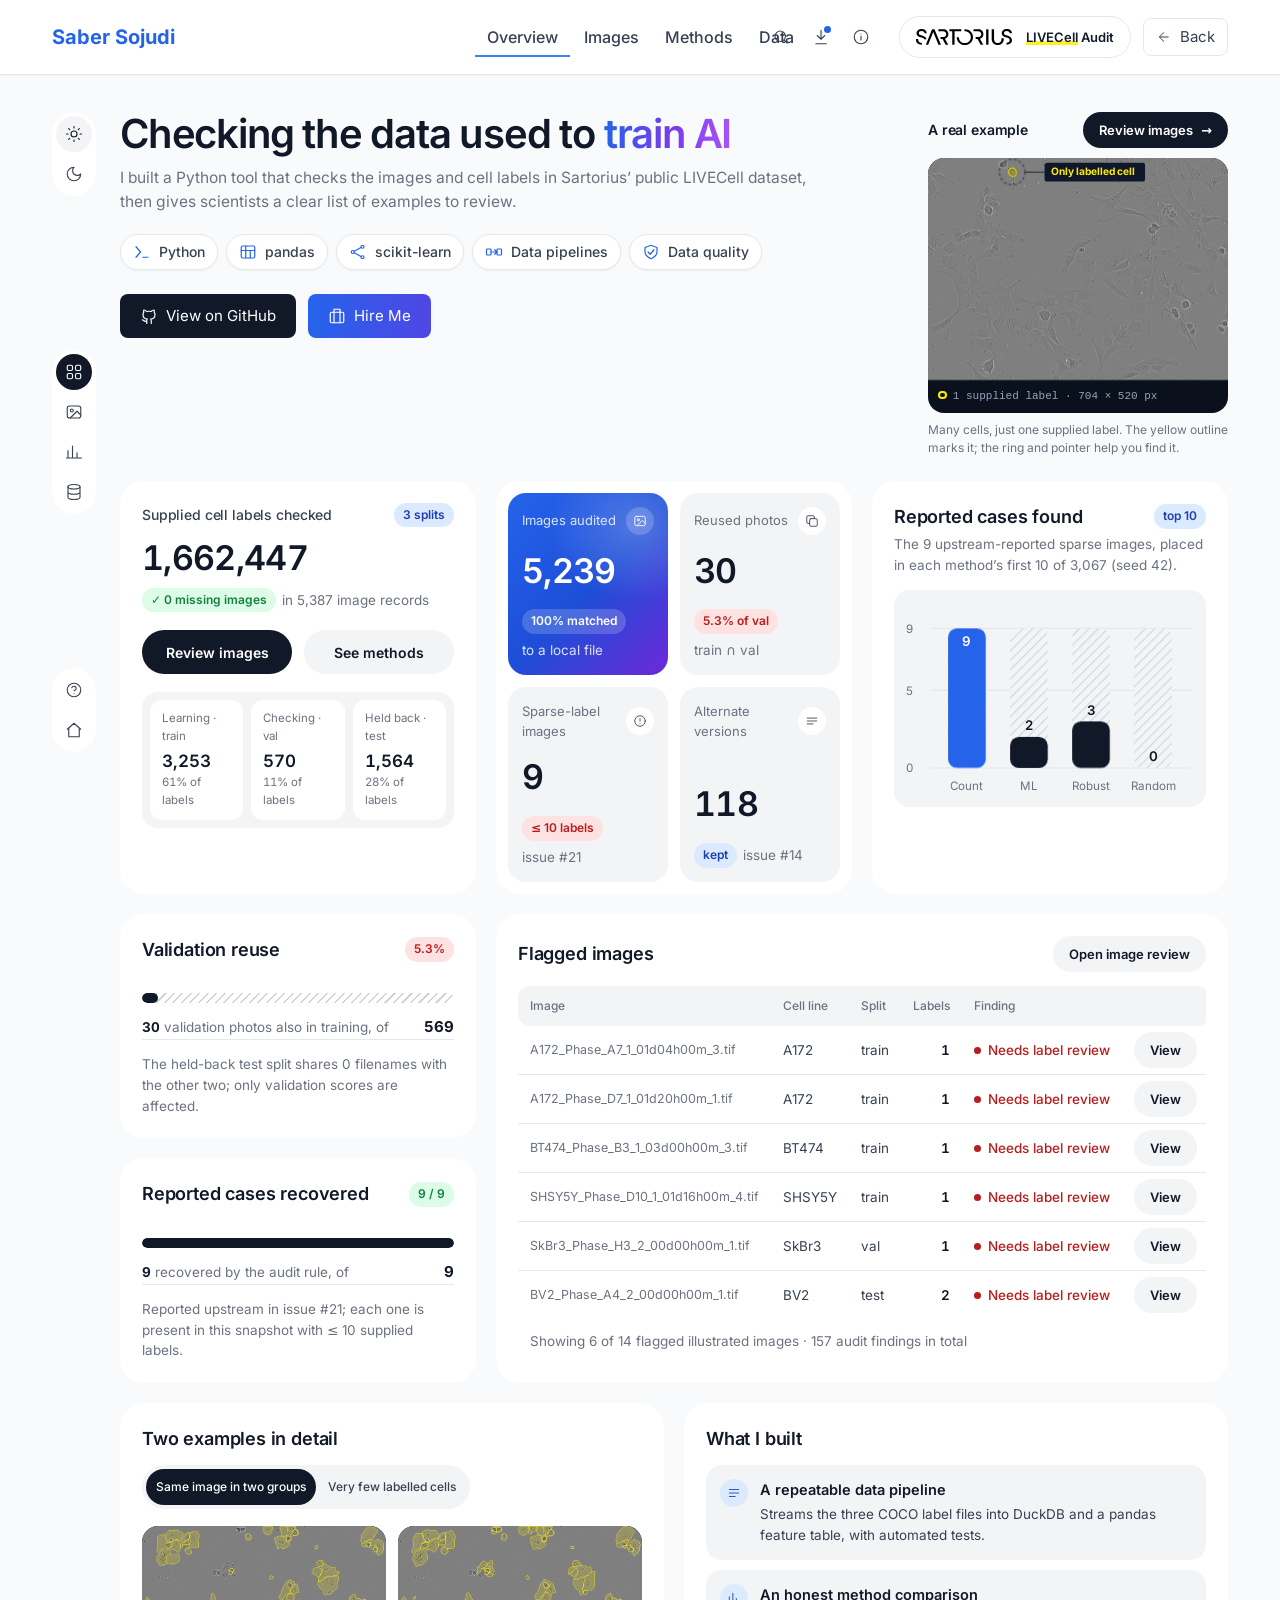
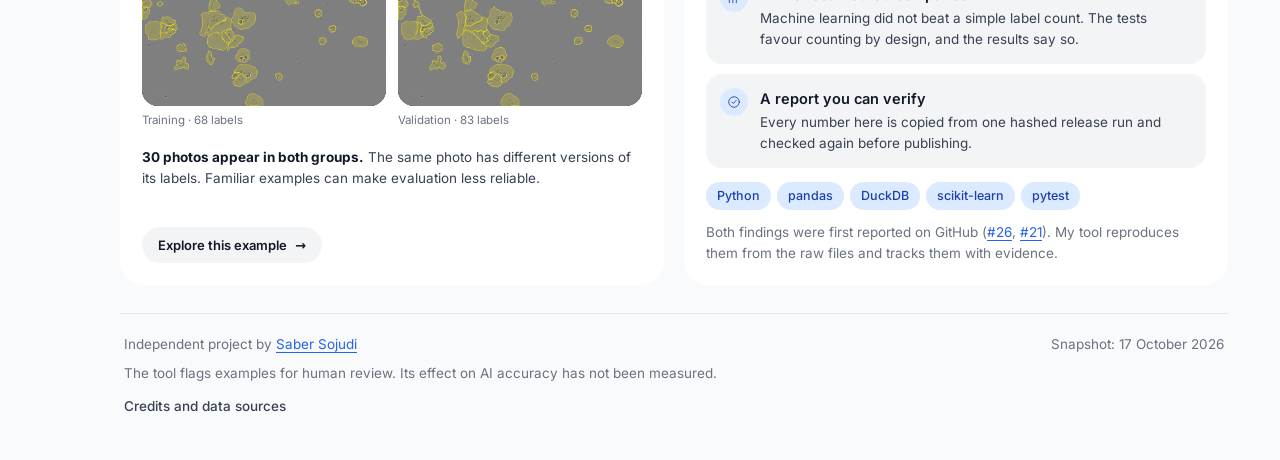
==== commit 49f24bef: "Toggle illustrated overview cases and place review link with preview" ====
--- a/web/review/index.html
+++ b/web/review/index.html
@@ -71,11 +71,10 @@
       <div class="project-actions reveal">
         <a class="btn project-source" href="https://github.com/sabers13/livecell-audit" target="_blank" rel="noopener"><svg viewBox="0 0 24 24" aria-hidden="true"><path d="M9 19c-4 1-4-2-6-2m12 5v-4c0-1-.4-2-1-2 3 0 6-2 6-6 0-1-.4-2-1-3 0-1 0-2-.2-3-2 0-3 1-4 2a13 13 0 0 0-6 0C8 5 7 4 5 4c-.2 1-.2 2 0 3-1 1-1 2-1 3 0 4 3 6 6 6-.6 0-1 1-1 2v4"/></svg>View on GitHub</a>
         <a class="btn project-contact" href="https://sabersojudi.com/#contact"><svg viewBox="0 0 24 24" aria-hidden="true"><rect x="3" y="7" width="18" height="14" rx="2"/><path d="M8 7V3h8v4M8 7v14M16 7v14"/></svg>Hire Me</a>
-      <a class="btn btn-primary reveal" href="#try-it">Review images <span class="arrow" aria-hidden="true">→</span></a>
       </div>
     </div>
     <section class="hero-example reveal" aria-labelledby="ov-example-title">
-      <div class="card-h"><h2 id="ov-example-title">A real example</h2><span class="chip label-chip"><span class="legend-swatch" aria-hidden="true"></span>supplied label</span></div>
+      <div class="card-h"><h2 id="ov-example-title">A real example</h2><a class="btn btn-small btn-primary" href="#try-it">Review images <span aria-hidden="true">→</span></a></div>
       <figure class="first-example">
         <div class="specimen" id="intro-specimen">
           <div class="image-overlay">
@@ -162,24 +161,32 @@
 
     <section id="overview-examples" class="card c6 overview-examples reveal" aria-labelledby="overview-examples-title">
       <div class="card-h"><h2 id="overview-examples-title">Two examples in detail</h2></div>
-      <p class="muted card-sub">Two checks, with evidence and a next step for each.</p>
-      <div class="example-summaries">
-        <article class="example-summary inset">
-          <div class="specimen"><div class="image-overlay">
-            <img src="assets/guided-shared.png" alt="The same Huh7 microscope photo appears in two data groups." width="704" height="520">
-            <img class="label-layer" src="previews/guided_train_795492.labels.png" alt="" width="704" height="520">
-          </div></div>
-          <div><h3>Same image in two groups</h3><p>30 photos appear in both training and validation. Familiar examples can make evaluation less reliable.</p></div>
-        </article>
-        <article class="example-summary inset">
-          <div class="specimen"><div class="image-overlay">
-            <img src="assets/guided-sparse.png" alt="Many visible cells, with only one supplied cell label." width="704" height="520">
-            <svg viewBox="0 0 704 520" aria-hidden="true"><polygon points="205.72,26.6 200.22,22.93 192.88,23.84 189.21,28.43 187.38,34.85 192.88,41.27 197.47,43.1 202.05,43.1 203.89,43.1 207.56,38.52 207.56,33.02" fill="#ffed00" fill-opacity=".22" stroke="#ffed00" stroke-width="3"/></svg>
-          </div></div>
-          <div><h3>Very few labelled cells</h3><p>9 reported images have ten or fewer labels. They need review before being used as training examples.</p></div>
-        </article>
-      </div>
-      <a class="btn btn-small btn-secondary" href="#case-studies">Explore both examples <span aria-hidden="true">→</span></a>
+      <div class="segmented overview-case-switch" role="group" aria-label="Choose an overview example">
+        <button type="button" data-overview-case="shared" aria-pressed="true" aria-controls="overview-shared-case">Same image in two groups</button>
+        <button type="button" data-overview-case="sparse" aria-pressed="false" aria-controls="overview-sparse-case">Very few labelled cells</button>
+      </div>
+      <p id="overview-case-status" class="sr-only" role="status" aria-live="polite"></p>
+      <article id="overview-shared-case" class="overview-case" aria-label="Same image in two groups">
+        <div class="overview-visual"><div class="overview-photo-grid">
+          <figure><div class="specimen"><div class="image-overlay">
+            <img src="assets/guided-shared.png" alt="Huh7 microscope photo in the training group." width="704" height="520">
+            <img class="label-layer" src="previews/guided_train_795492.labels.png" alt="68 supplied training labels." width="704" height="520">
+          </div></div><figcaption>Training · 68 labels</figcaption></figure>
+          <figure><div class="specimen"><div class="image-overlay">
+            <img src="assets/guided-shared.png" alt="The same Huh7 photo in the validation group." width="704" height="520">
+            <img class="label-layer" src="previews/guided_val_1037410.labels.png" alt="83 supplied validation labels." width="704" height="520">
+          </div></div><figcaption>Validation · 83 labels</figcaption></figure>
+        </div></div>
+        <p><strong>30 photos appear in both groups.</strong> The same photo has different versions of its labels. Familiar examples can make evaluation less reliable.</p>
+      </article>
+      <article id="overview-sparse-case" class="overview-case" aria-label="Very few labelled cells" hidden>
+        <div class="overview-visual"><figure class="overview-single-photo"><div class="specimen"><div class="image-overlay">
+          <img src="assets/guided-sparse.png" alt="Many visible A172 cells, with only one supplied cell label." width="704" height="520">
+          <svg id="overview-sparse-overlay" viewBox="0 0 704 520" role="img" aria-label="The one supplied label in yellow, with a ring and pointer to locate it."></svg>
+        </div></div><figcaption>Many cells · 1 supplied label</figcaption></figure></div>
+        <p><strong>9 reported images have ten or fewer labels.</strong> Review them before using them as training examples; a low count alone does not prove an error.</p>
+      </article>
+      <a class="btn btn-small btn-secondary" id="overview-case-detail" href="#case-studies">Explore this example <span aria-hidden="true">→</span></a>
     </section>
 
     <section id="work" class="card c6 reveal" aria-labelledby="work-title">
--- a/web/review/assets/review.css
+++ b/web/review/assets/review.css
@@ -396,11 +396,16 @@
 .hero-example .readout { padding: 8px 10px; font-size: 11px; }
 .hero-example figcaption { font-size: 12px; line-height: 1.5; margin-top: 8px; }
 .overview-examples { display: flex; flex-direction: column; }
-.example-summaries { display: grid; gap: 12px; margin: 4px 0 18px; }
-.example-summary { display: grid; grid-template-columns: 104px minmax(0, 1fr); align-items: center; gap: 14px; padding: 12px; }
-.example-summary .specimen { border-radius: 10px; }
-.example-summary h3 { font-size: 14.5px; line-height: 1.4; }
-.example-summary p { margin-top: 5px; font-size: var(--fs-small); color: var(--ink-2); }
+.overview-case-switch { align-self: flex-start; }
+.overview-case-switch button { font-size: 12px; padding: 8px 10px; }
+.overview-case { margin-bottom: 16px; }
+.overview-visual { height: 214px; display: grid; align-items: center; justify-items: center; margin: 12px 0; }
+.overview-photo-grid { display: grid; grid-template-columns: repeat(2, minmax(0, 1fr)); gap: 12px; width: 100%; }
+.overview-photo-grid figure { width: 100%; max-width: 244px; justify-self: center; }
+.overview-single-photo { width: 100%; max-width: 244px; }
+.overview-visual figcaption { margin-top: 6px; font-size: 11.5px; color: var(--ink-muted); }
+.overview-case > p { font-size: var(--fs-small); color: var(--ink-2); }
+.overview-case > p strong { color: var(--ink); }
 .overview-examples > .btn { align-self: flex-start; margin-top: auto; }
 .work-list { list-style: none; padding: 0; display: grid; gap: 10px; }
 .work-list li { display: flex; gap: 12px; align-items: flex-start; max-width: none; }
@@ -648,7 +653,6 @@
   .page-head { flex-direction: column; align-items: flex-start; }
   .overview-intro { grid-template-columns: minmax(0, 1fr); gap: 24px; }
   .hero-example { max-width: 300px; }
-  .example-summary { grid-template-columns: 80px minmax(0, 1fr); gap: 10px; }
   #guided-shared-panel, #guided-sparse-panel { scroll-margin-top: 142px; }
   .kpis, .kpis.four { grid-template-columns: repeat(2, minmax(0, 1fr)); padding: 8px; gap: 8px; }
   .tile { min-height: 120px; padding: 12px; }
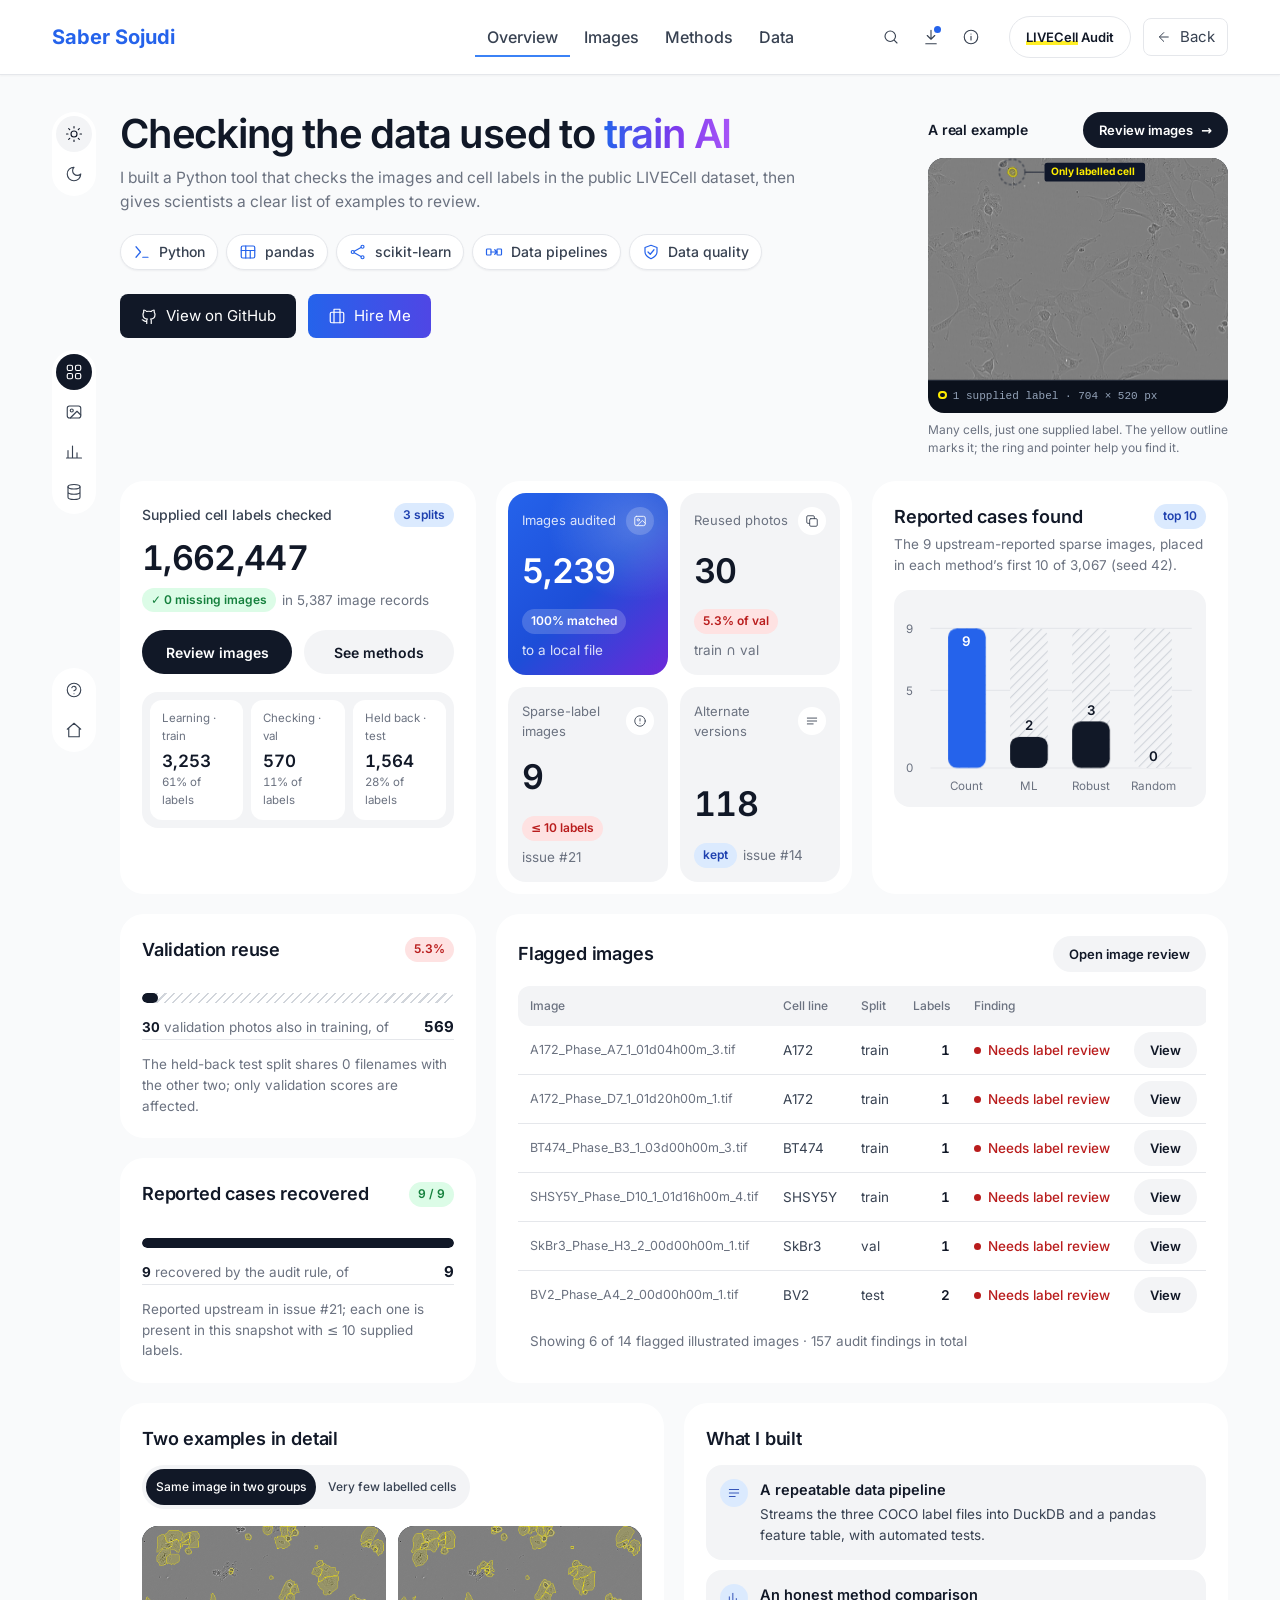
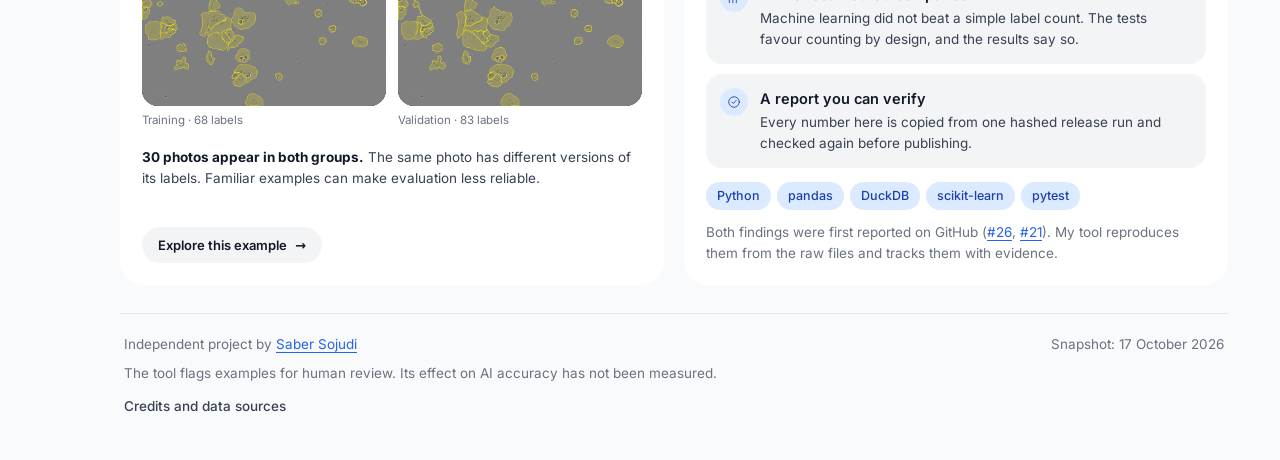
==== commit f11c1def: "Present the project as an independent dataset audit Remove the company logo from the dashboard heade" ====
--- a/web/review/index.html
+++ b/web/review/index.html
@@ -2,6 +2,7 @@
 <html lang="en" data-theme="light">
 <head>
 <meta charset="utf-8">
+<link rel="icon" href="data:image/svg+xml,%3Csvg%20xmlns%3D%22http%3A%2F%2Fwww.w3.org%2F2000%2Fsvg%22%20viewBox%3D%220%200%2032%2032%22%3E%3Crect%20width%3D%2232%22%20height%3D%2232%22%20rx%3D%228%22%20fill%3D%22%232563eb%22%2F%3E%3Ctext%20x%3D%2216%22%20y%3D%2223%22%20text-anchor%3D%22middle%22%20font-family%3D%22sans-serif%22%20font-size%3D%2224%22%20font-weight%3D%22700%22%20fill%3D%22white%22%3ES%3C%2Ftext%3E%3C%2Fsvg%3E">
 <meta name="viewport" content="width=device-width,initial-scale=1,viewport-fit=cover">
 <meta name="description" content="Saber Sojudi built a Python pipeline to check LIVECell images and labels, flag reused images and present clear evidence for scientific review.">
 <title>LIVECell Audit — a data science project by Saber Sojudi</title>
@@ -24,8 +25,7 @@
       <a class="icon-btn dot" href="#downloads" aria-label="Download the evidence" title="Downloads"><svg viewBox="0 0 24 24" aria-hidden="true"><path d="M12 3v12M7 10l5 5 5-5M5 21h14"/></svg></a>
       <a class="icon-btn" href="#technical" aria-label="Technical details and sources" title="Sources"><svg viewBox="0 0 24 24" aria-hidden="true"><circle cx="12" cy="12" r="9"/><path d="M12 8h.01M12 11v5"/></svg></a>
     </div>
-    <a href="#overview" class="pill logo" aria-label="Sartorius LIVECell Audit, overview" title="Independent project using Sartorius’ public LIVECell dataset">
-      <img class="company-logo" src="assets/sartorius-logo.svg" alt="Sartorius" width="96" height="20">
+    <a href="#overview" class="pill logo" aria-label="LIVECell Audit, overview" title="Independent project using the public LIVECell dataset">
       <span class="wordmark"><span class="highlight">LIVECell</span> Audit</span>
     </a>
     <a class="portfolio-back" href="https://sabersojudi.com/" title="Back to main page">
@@ -60,7 +60,7 @@
   <div class="page-head overview-intro" id="start">
     <div>
       <h1 class="reveal" id="page-title">Checking the data used to <span class="gradient-text">train AI</span></h1>
-      <p class="sub reveal">I built a Python tool that checks the images and cell labels in Sartorius’ public LIVECell dataset, then gives scientists a clear list of examples to review.</p>
+      <p class="sub reveal">I built a Python tool that checks the images and cell labels in the public LIVECell dataset, then gives scientists a clear list of examples to review.</p>
       <ul class="project-skills reveal" aria-label="Skills demonstrated in this project">
         <li title="Python command-line tools for the complete audit and release pipeline"><svg viewBox="0 0 24 24" aria-hidden="true"><path d="m4 5 6 7-6 7M13 19h7"/></svg>Python</li>
         <li title="pandas feature tables and cell-line summaries"><svg viewBox="0 0 24 24" aria-hidden="true"><rect x="3" y="4" width="18" height="16" rx="2"/><path d="M3 10h18M9 4v16M15 10v10"/></svg>pandas</li>
--- a/web/review/assets/review.css
+++ b/web/review/assets/review.css
@@ -1,6 +1,6 @@
 /* LIVECell review website — a pill dashboard in the colours of sabersojudi.com.
    Tokens and rules follow DESIGN.md. Blue (--accent, the portfolio's blue-600)
-   marks exactly one hero tile per section and small interface state; Sartorius
+   marks exactly one hero tile per section and small interface state; label
    yellow (--label) is reserved for supplied cell labels and their legend. */
 
 @font-face {
@@ -54,7 +54,7 @@
   --success-soft: #dcfce7;
   --danger: #b91c1c;
   --danger-soft: #fee2e2;
-  /* Sartorius yellow: supplied cell labels only */
+  /* label yellow: supplied cell labels only */
   --label: #ffed00;
   /* the microscope stage stays dark in both themes */
   --stage: #0b111c;
@@ -186,9 +186,6 @@
 /* --- pills -------------------------------------------------------------- */
 .pill { background: var(--bg-card); border-radius: var(--r-pill); height: var(--topbar-h); display: flex; align-items: center; }
 .logo { padding: 8px 16px; gap: 14px; width: max-content; height: 42px; font-weight: 600; font-size: 13px; color: var(--ink); text-decoration: none; border: 1px solid var(--hairline); }
-.company-logo { display: block; width: 96px; height: auto; flex: none; }
-/* Keep the company logo on its approved white background in either appearance. */
-:root[data-theme="dark"] .logo { background: #fff; color: #111827; }
 .wordmark { white-space: nowrap; }
 .wordmark .highlight { box-shadow: inset 0 -0.3em 0 color-mix(in srgb, var(--label) 85%, transparent); }
 
@@ -623,7 +620,6 @@
   .grid { grid-template-columns: repeat(6, minmax(0, 1fr)); }
   .c4, .c5, .c6, .c7, .c8, .c12, .stack { grid-column: span 6; }
   .topbar-inner { grid-template-columns: auto minmax(0, 1fr) auto; gap: 16px; padding: 16px 24px; }
-  .logo .wordmark { display: none; }
   .nav { justify-self: center; max-width: 100%; min-width: 0; }
   .topbar .nav a { padding: 8px 10px; font-size: 15px; }
   .actions { display: none; }
@@ -638,7 +634,6 @@
   .portfolio-brand { font-size: 18px; }
   .topbar-right { gap: 8px; align-items: center; }
   .logo { padding: 8px 10px; height: 36px; }
-  .company-logo { width: 80px; }
   .portfolio-back { padding: 8px; }
   .portfolio-back span { display: none; }
   .topbar .nav { grid-row: 2; grid-column: 1 / -1; width: 100%; display: grid; grid-template-columns: repeat(4, minmax(0, 1fr)); }
